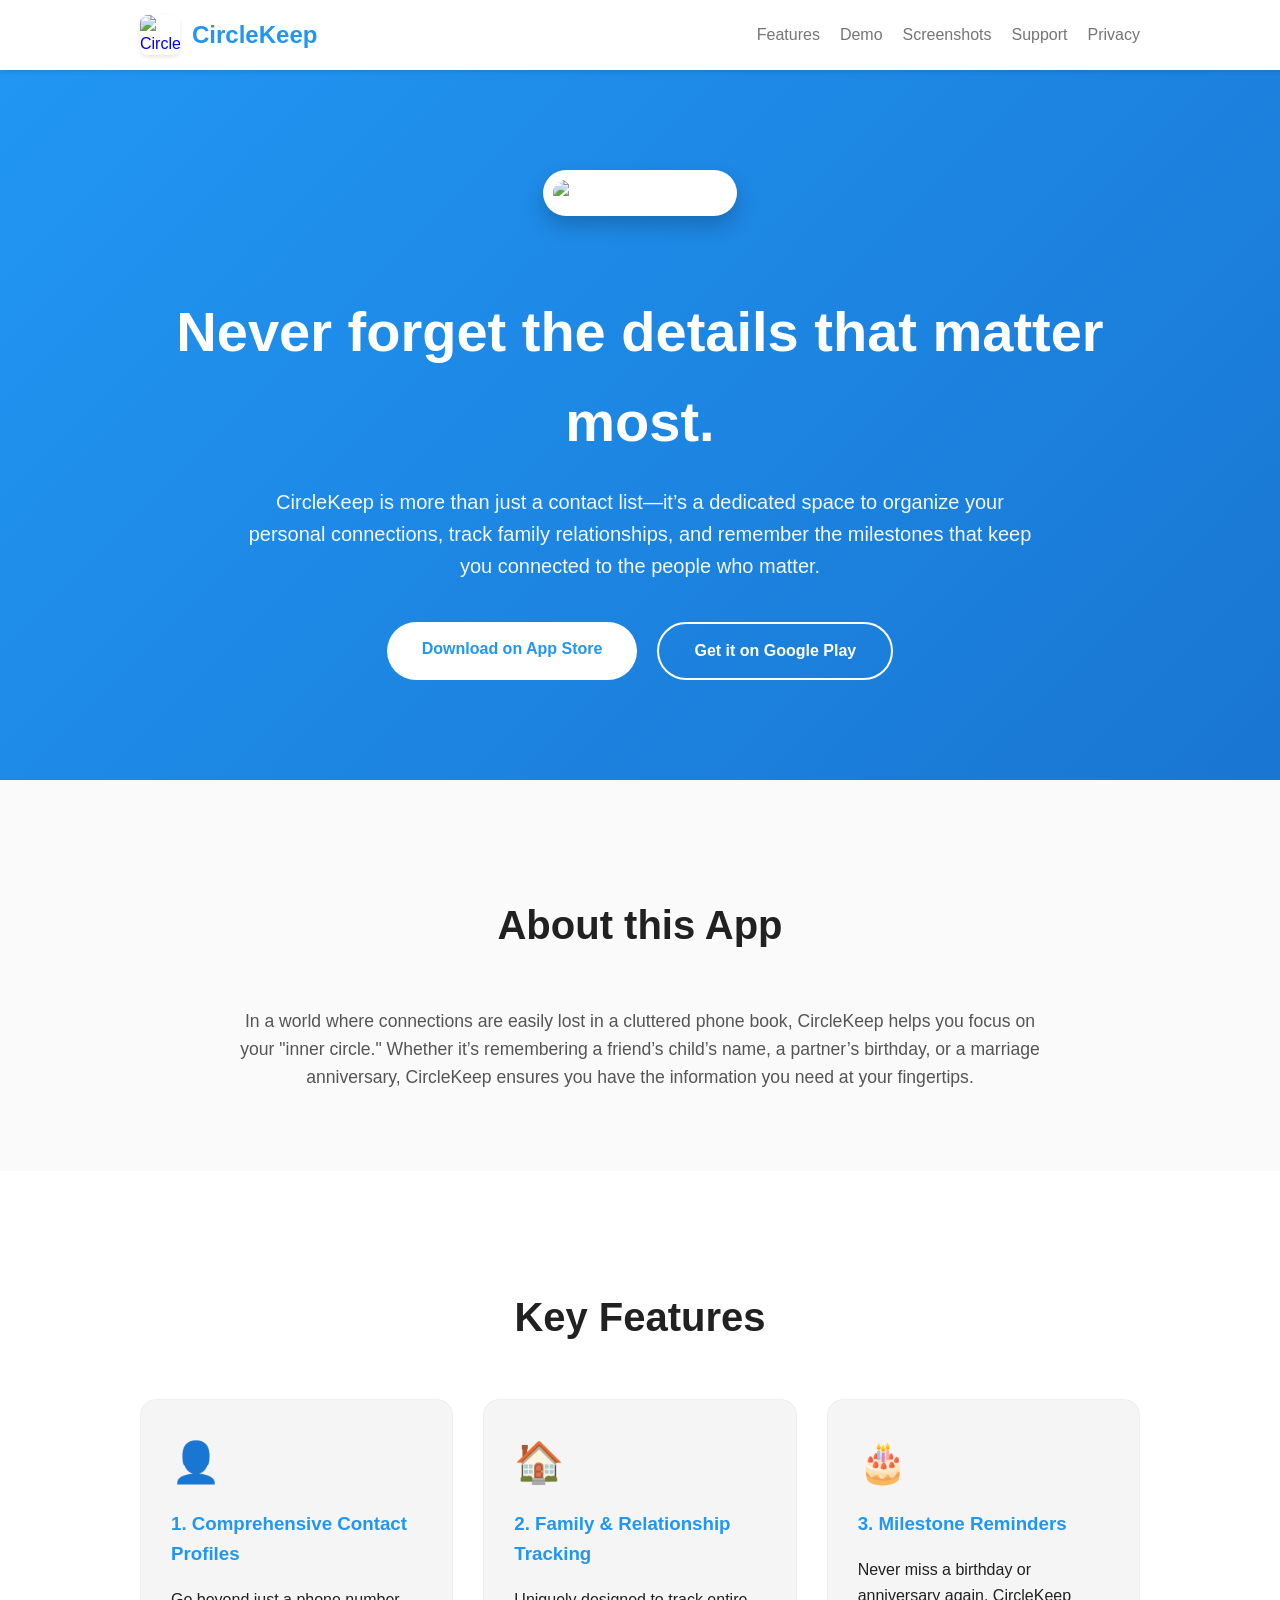
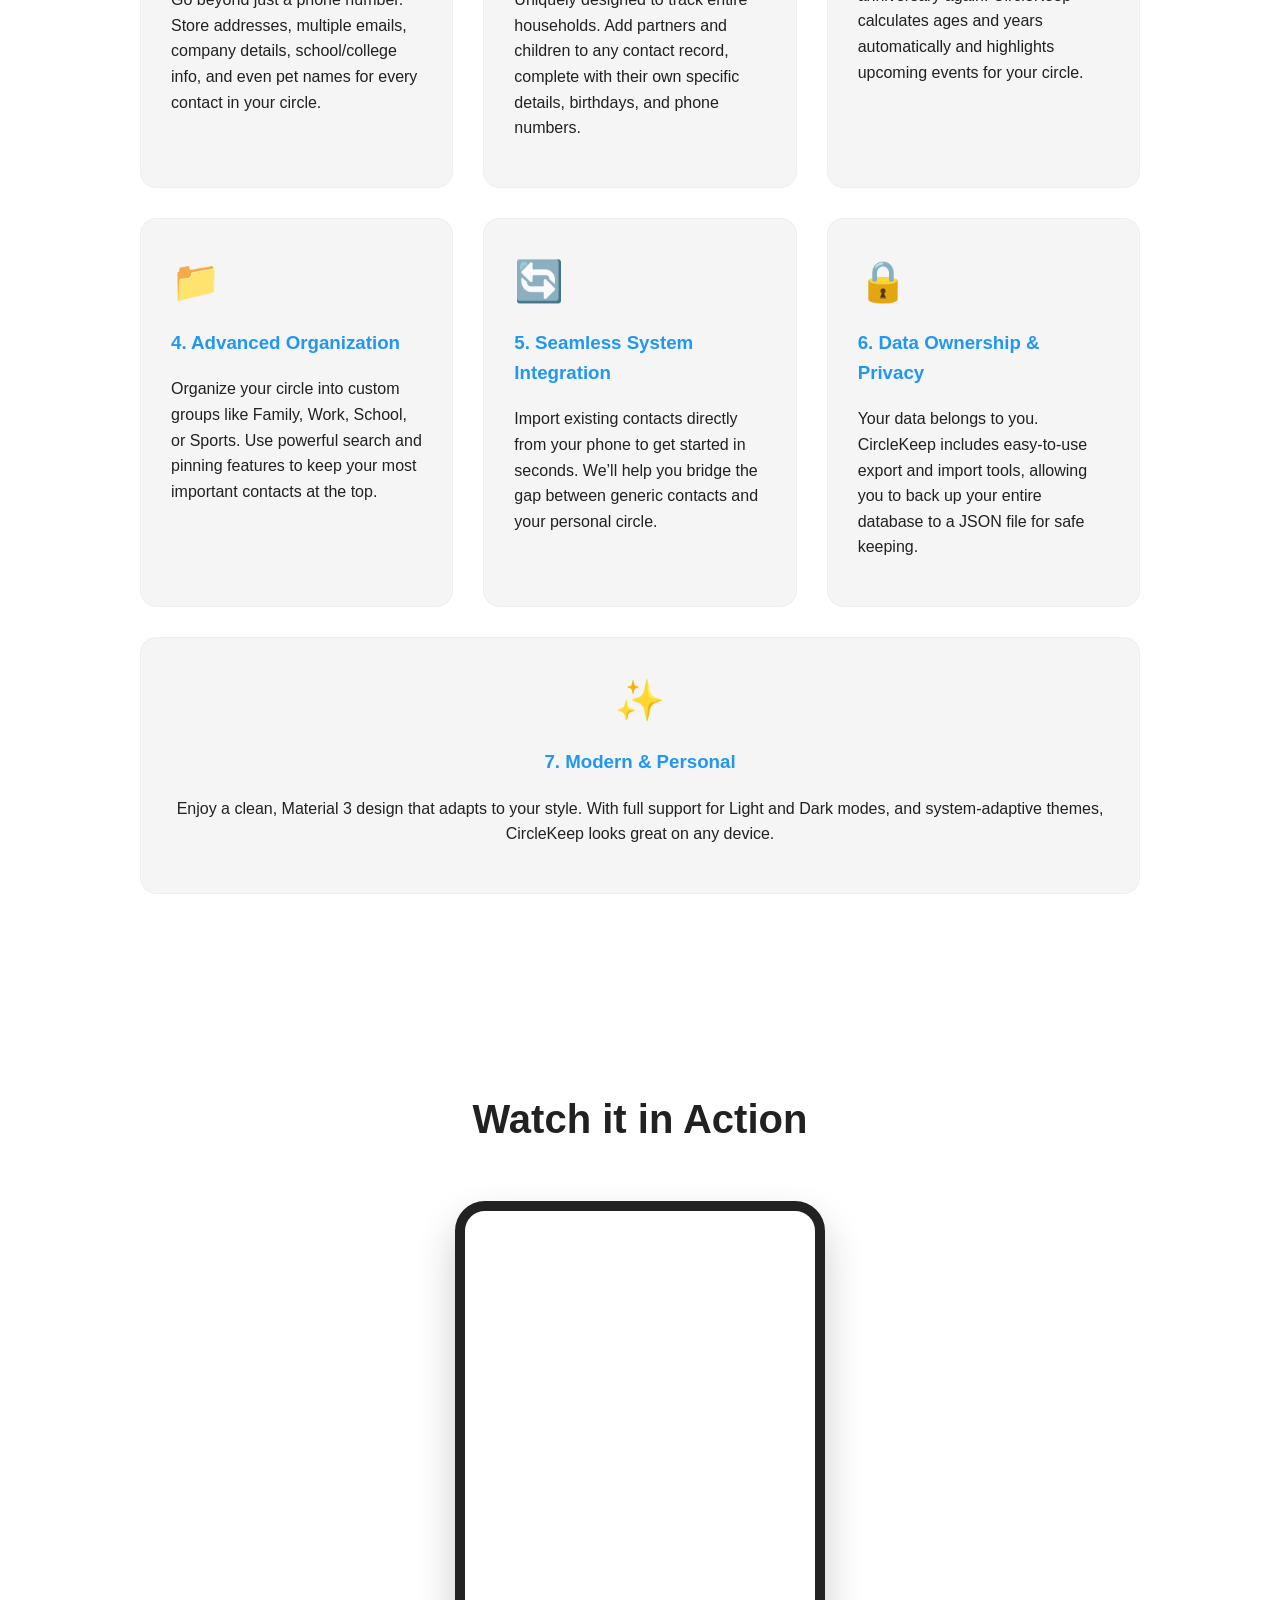
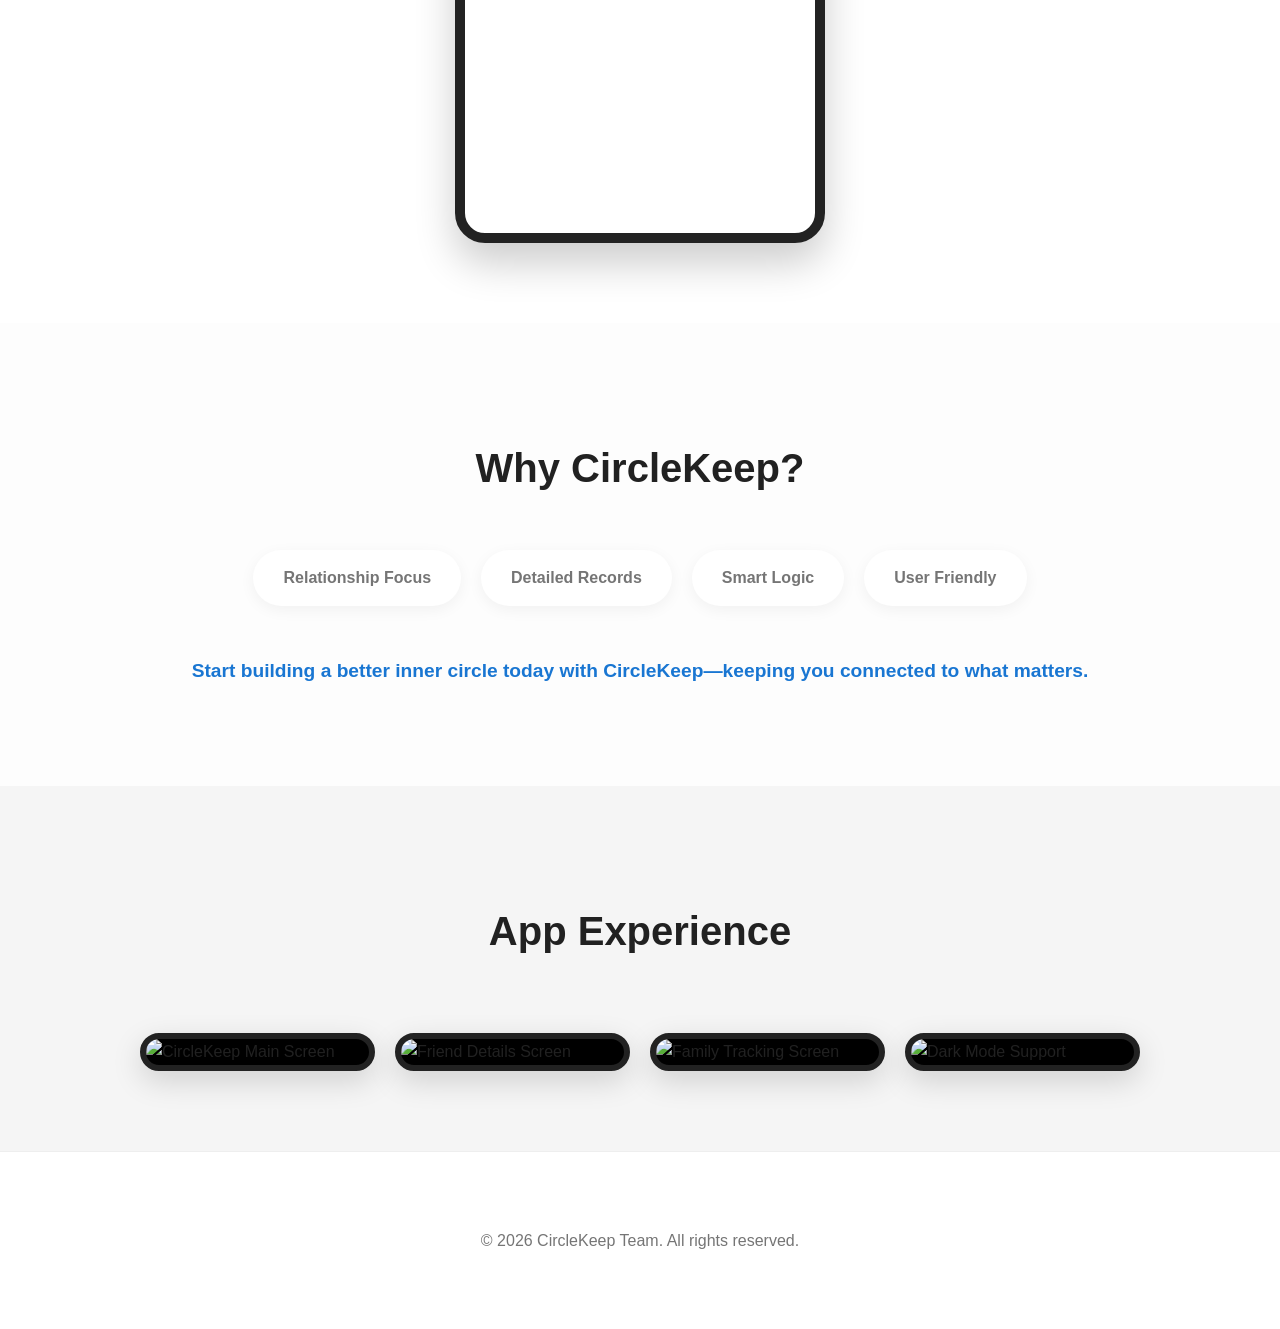
==== index.html @ 101e2443 "Add files via upload" ====
<!DOCTYPE html>
<html lang="en">
<head>
    <meta charset="UTF-8">
    <meta name="viewport" content="width=device-width, initial-scale=1.0">
    <title>CircleKeep - Your Personal Relationship Manager</title>
    <link rel="stylesheet" href="style.css">
</head>
<body>
    <header>
        <div class="container nav-container">
            <nav>
                <a href="index.html" class="logo-wrapper">
                    <img src="assets/icon.png" alt="CircleKeep Icon" class="logo-img">
                    <span class="logo-text">CircleKeep</span>
                </a>
                <ul>
                    <li><a href="#features">Features</a></li>
                    <li><a href="#demo">Demo</a></li>
                    <li><a href="#screenshots">Screenshots</a></li>
                    <li><a href="support.html">Support</a></li>
                    <li><a href="privacy.html">Privacy</a></li>
                </ul>
            </nav>
        </div>
    </header>

    <section class="hero">
        <div class="container">
            <img src="assets/icon.png" alt="CircleKeep Large Icon" class="hero-icon">
            <h1>Never forget the details that matter most.</h1>
            <p>CircleKeep is more than just a contact list—it’s a dedicated space to organize your personal connections, track family relationships, and remember the milestones that keep you connected to the people who matter.</p>
            <div class="cta-buttons">
                <a href="#" class="btn btn-primary">Download on App Store</a>
                <a href="#" class="btn btn-secondary">Get it on Google Play</a>
            </div>
        </div>
    </section>

    <section id="about" class="features" style="background-color: #fafafa;">
        <div class="container">
            <h2>About this App</h2>
            <p style="text-align: center; max-width: 800px; margin: 0 auto; font-size: 1.1rem; color: #555;">
                In a world where connections are easily lost in a cluttered phone book, CircleKeep helps you focus on your "inner circle." Whether it’s remembering a friend’s child’s name, a partner’s birthday, or a marriage anniversary, CircleKeep ensures you have the information you need at your fingertips.
            </p>
        </div>
    </section>

    <section id="features" class="features">
        <div class="container">
            <h2>Key Features</h2>
            <div class="feature-grid">
                <div class="feature-card">
                    <span class="feature-icon">👤</span>
                    <h3>1. Comprehensive Contact Profiles</h3>
                    <p>Go beyond just a phone number. Store addresses, multiple emails, company details, school/college info, and even pet names for every contact in your circle.</p>
                </div>
                <div class="feature-card">
                    <span class="feature-icon">🏠</span>
                    <h3>2. Family & Relationship Tracking</h3>
                    <p>Uniquely designed to track entire households. Add partners and children to any contact record, complete with their own specific details, birthdays, and phone numbers.</p>
                </div>
                <div class="feature-card">
                    <span class="feature-icon">🎂</span>
                    <h3>3. Milestone Reminders</h3>
                    <p>Never miss a birthday or anniversary again. CircleKeep calculates ages and years automatically and highlights upcoming events for your circle.</p>
                </div>
                <div class="feature-card">
                    <span class="feature-icon">📁</span>
                    <h3>4. Advanced Organization</h3>
                    <p>Organize your circle into custom groups like Family, Work, School, or Sports. Use powerful search and pinning features to keep your most important contacts at the top.</p>
                </div>
                <div class="feature-card">
                    <span class="feature-icon">🔄</span>
                    <h3>5. Seamless System Integration</h3>
                    <p>Import existing contacts directly from your phone to get started in seconds. We’ll help you bridge the gap between generic contacts and your personal circle.</p>
                </div>
                <div class="feature-card">
                    <span class="feature-icon">🔒</span>
                    <h3>6. Data Ownership & Privacy</h3>
                    <p>Your data belongs to you. CircleKeep includes easy-to-use export and import tools, allowing you to back up your entire database to a JSON file for safe keeping.</p>
                </div>
            </div>
            <div class="feature-card" style="margin-top: 30px; text-align: center;">
                <span class="feature-icon">✨</span>
                <h3>7. Modern & Personal</h3>
                <p>Enjoy a clean, Material 3 design that adapts to your style. With full support for Light and Dark modes, and system-adaptive themes, CircleKeep looks great on any device.</p>
            </div>
        </div>
    </section>

    <section id="demo" class="demo-section">
        <div class="container">
            <h2>Watch it in Action</h2>
            <div class="video-container">
                <iframe
                    src="https://www.youtube.com/embed/RHynPQCXrD8"
                    title="CircleKeep App Demo"
                    frameborder="0"
                    allow="accelerometer; autoplay; clipboard-write; encrypted-media; gyroscope; picture-in-picture; web-share"
                    allowfullscreen>
                </iframe>
            </div>
        </div>
    </section>

    <section class="why-section">
        <div class="container">
            <h2>Why CircleKeep?</h2>
            <div class="why-grid">
                <div class="why-item">Relationship Focus</div>
                <div class="why-item">Detailed Records</div>
                <div class="why-item">Smart Logic</div>
                <div class="why-item">User Friendly</div>
            </div>
            <p style="text-align: center; margin-top: 50px; font-weight: bold; font-size: 1.2rem; color: var(--primary-dark);">Start building a better inner circle today with CircleKeep—keeping you connected to what matters.</p>
        </div>
    </section>

    <section id="screenshots" class="screenshots">
        <div class="container">
            <h2>App Experience</h2>
            <div class="screenshot-grid">
                <div class="screenshot-item">
                    <img src="assets/screenshot1.png" alt="CircleKeep Main Screen">
                </div>
                <div class="screenshot-item">
                    <img src="assets/screenshot2.png" alt="Friend Details Screen">
                </div>
                <div class="screenshot-item">
                    <img src="assets/screenshot3.png" alt="Family Tracking Screen">
                </div>
                <div class="screenshot-item">
                    <img src="assets/screenshot4.png" alt="Dark Mode Support">
                </div>
            </div>
        </div>
    </section>

    <footer>
        <div class="container">
            <p>&copy; 2026 CircleKeep Team. All rights reserved.</p>
        </div>
    </footer>
</body>
</html>
---- style.css ----
:root {
    --primary-color: #2196F3;
    --primary-dark: #1976D2;
    --accent-color: #FFC107;
    --text-main: #212121;
    --text-secondary: #757575;
    --bg-light: #F5F5F5;
    --white: #FFFFFF;
    --error: #f44336;
}

body {
    font-family: -apple-system, BlinkMacSystemFont, "Segoe UI", Roboto, Helvetica, Arial, sans-serif;
    line-height: 1.6;
    color: var(--text-main);
    background-color: var(--bg-light);
    margin: 0;
    padding: 0;
    scroll-behavior: smooth;
}

.container {
    max-width: 1000px;
    margin: 0 auto;
    padding: 0 20px;
}

/* Header */
header {
    background: var(--white);
    padding: 15px 0;
    box-shadow: 0 2px 4px rgba(0,0,0,0.1);
    position: sticky;
    top: 0;
    z-index: 1000;
}

nav {
    display: flex;
    justify-content: space-between;
    align-items: center;
}

.logo-wrapper {
    display: flex;
    align-items: center;
    text-decoration: none;
    gap: 12px;
}

.logo-img {
    width: 40px;
    height: 40px;
    border-radius: 8px;
    box-shadow: 0 2px 4px rgba(0,0,0,0.1);
}

.logo-text {
    font-size: 1.5rem;
    font-weight: bold;
    color: var(--primary-color);
}

nav ul {
    list-style: none;
    display: flex;
    gap: 20px;
    margin: 0;
    padding: 0;
}

nav ul li a {
    text-decoration: none;
    color: var(--text-secondary);
    font-weight: 500;
    transition: color 0.2s;
}

nav ul li a:hover {
    color: var(--primary-color);
}

/* Hero Section */
.hero {
    padding: 100px 0;
    text-align: center;
    background: linear-gradient(135deg, var(--primary-color) 0%, var(--primary-dark) 100%);
    color: var(--white);
}

.hero-icon {
    width: 120px;
    height: 120px;
    border-radius: 24px;
    background: white;
    padding: 10px;
    margin-bottom: 25px;
    box-shadow: 0 10px 20px rgba(0,0,0,0.2);
}

.hero h1 {
    font-size: 3.5rem;
    margin-bottom: 20px;
    font-weight: 800;
}

.hero p {
    font-size: 1.25rem;
    max-width: 800px;
    margin: 0 auto 40px;
    opacity: 0.95;
}

.cta-buttons {
    display: flex;
    justify-content: center;
    gap: 20px;
    flex-wrap: wrap;
}

.btn {
    padding: 14px 35px;
    border-radius: 50px;
    text-decoration: none;
    font-weight: bold;
    transition: all 0.3s;
    font-size: 1rem;
}

.btn-primary {
    background: var(--white);
    color: var(--primary-color);
}

.btn-secondary {
    background: transparent;
    border: 2px solid var(--white);
    color: var(--white);
}

.btn:hover {
    transform: translateY(-3px);
    box-shadow: 0 10px 20px rgba(0,0,0,0.2);
}

/* Section Common */
section {
    padding: 80px 0;
}

h2 {
    text-align: center;
    font-size: 2.5rem;
    margin-bottom: 50px;
    color: var(--text-main);
}

/* Features List */
.features {
    background: var(--white);
}

.feature-grid {
    display: grid;
    grid-template-columns: repeat(auto-fit, minmax(300px, 1fr));
    gap: 30px;
}

.feature-card {
    padding: 30px;
    border-radius: 16px;
    background: var(--bg-light);
    border: 1px solid #eee;
    transition: transform 0.3s;
}

.feature-card:hover {
    transform: translateY(-5px);
}

.feature-icon {
    font-size: 2.5rem;
    margin-bottom: 15px;
    display: block;
}

.feature-card h3 {
    margin-top: 0;
    color: var(--primary-color);
}

/* Demo Section */
.demo-section {
    background: var(--white);
    text-align: center;
}

.video-container {
    max-width: 350px; /* Shorts are narrow */
    margin: 0 auto;
    border-radius: 30px;
    overflow: hidden;
    box-shadow: 0 20px 40px rgba(0,0,0,0.2);
    border: 10px solid #222;
    aspect-ratio: 9 / 16;
}

.video-container iframe {
    width: 100%;
    height: 100%;
}

/* Why Section */
.why-section {
    background: #fdfdfd;
}

.why-grid {
    display: flex;
    flex-wrap: wrap;
    gap: 20px;
    justify-content: center;
}

.why-item {
    background: var(--white);
    padding: 15px 30px;
    border-radius: 50px;
    box-shadow: 0 4px 15px rgba(0,0,0,0.05);
    font-weight: 600;
    color: var(--text-secondary);
}

/* Screenshots Gallery */
.screenshots {
    background: var(--bg-light);
}

.screenshot-grid {
    display: grid;
    grid-template-columns: repeat(auto-fit, minmax(200px, 1fr));
    gap: 20px;
    padding-top: 20px;
}

.screenshot-item {
    border-radius: 24px;
    overflow: hidden;
    box-shadow: 0 10px 30px rgba(0,0,0,0.15);
    border: 6px solid #222;
    background: #000;
}

.screenshot-item img {
    width: 100%;
    display: block;
    transition: transform 0.5s;
}

.screenshot-item:hover img {
    transform: scale(1.05);
}

/* Footer */
footer {
    background: var(--white);
    padding: 60px 0;
    text-align: center;
    border-top: 1px solid #eee;
}

footer p {
    color: var(--text-secondary);
}

@media (max-width: 600px) {
    .hero h1 { font-size: 2.25rem; }
    .hero { padding: 60px 0; }
    h2 { font-size: 2rem; }
    nav { flex-direction: column; gap: 15px; }
    .video-container { max-width: 100%; }
}
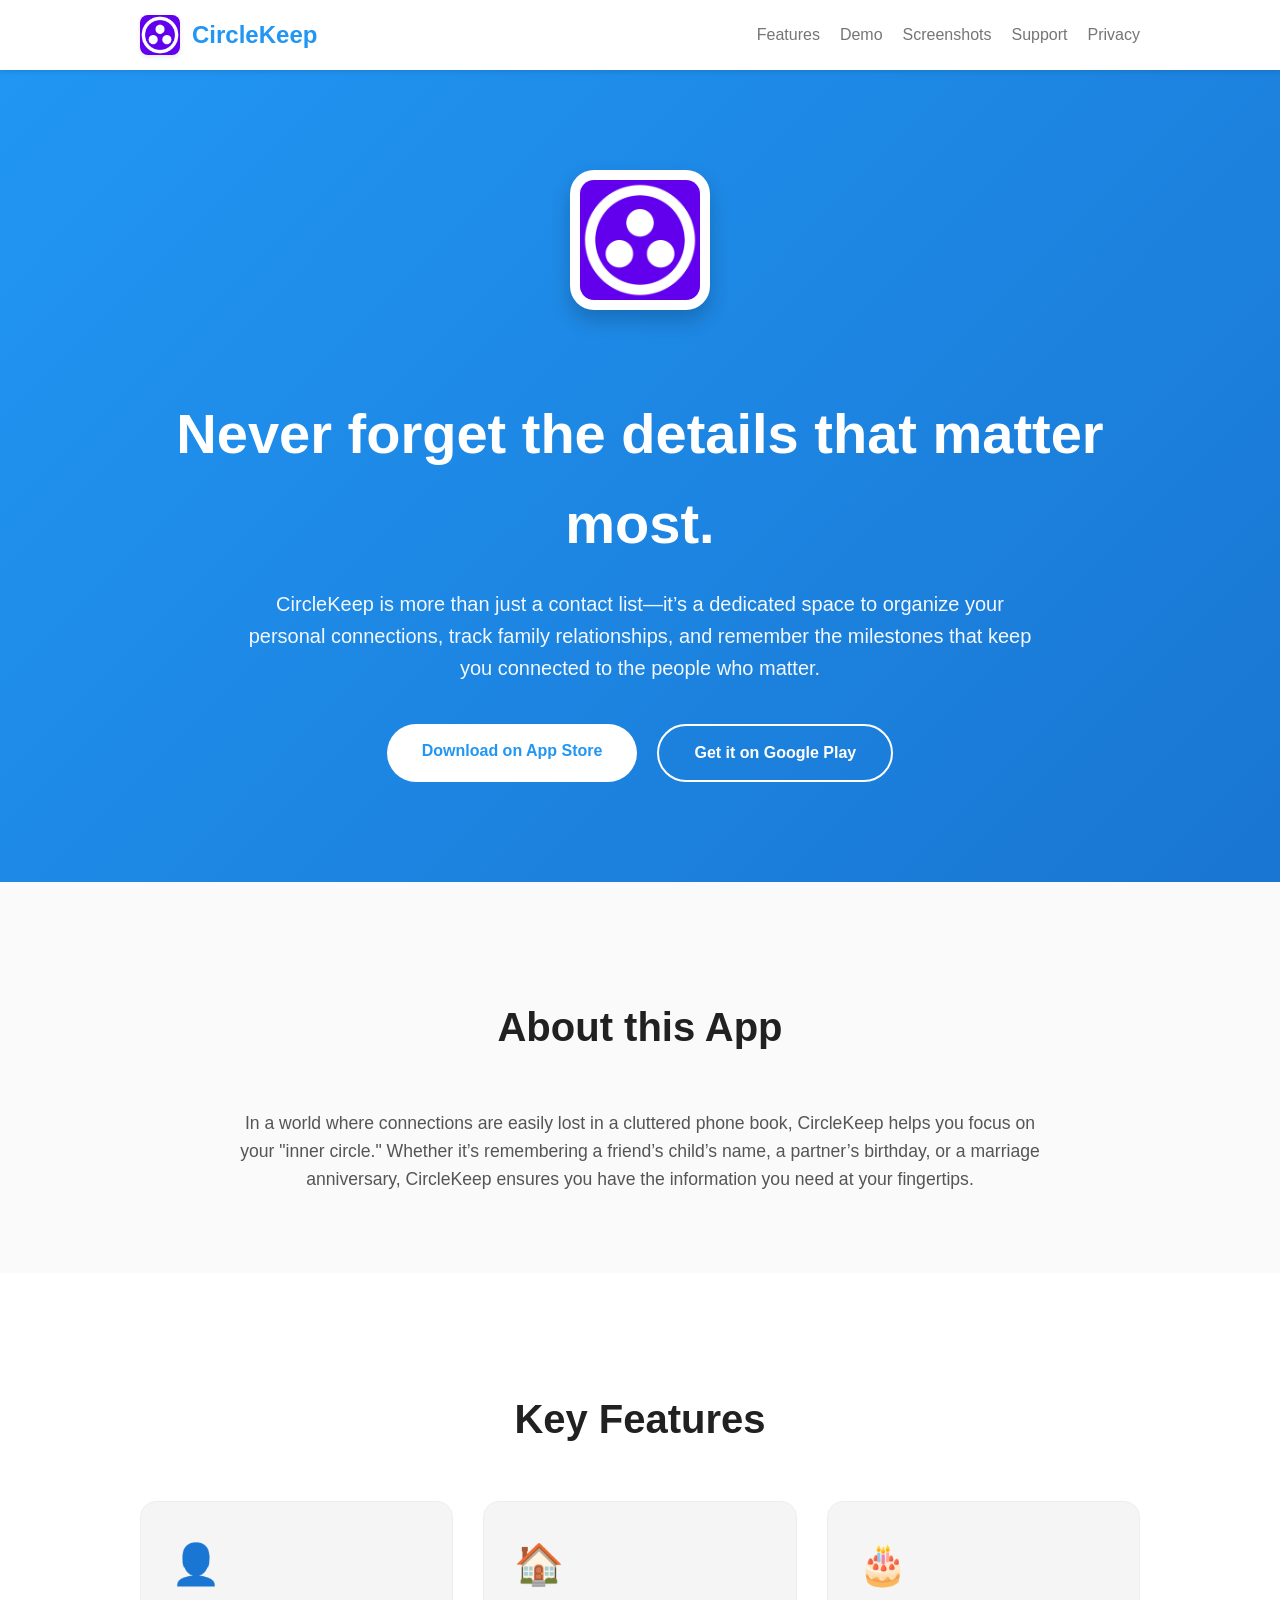
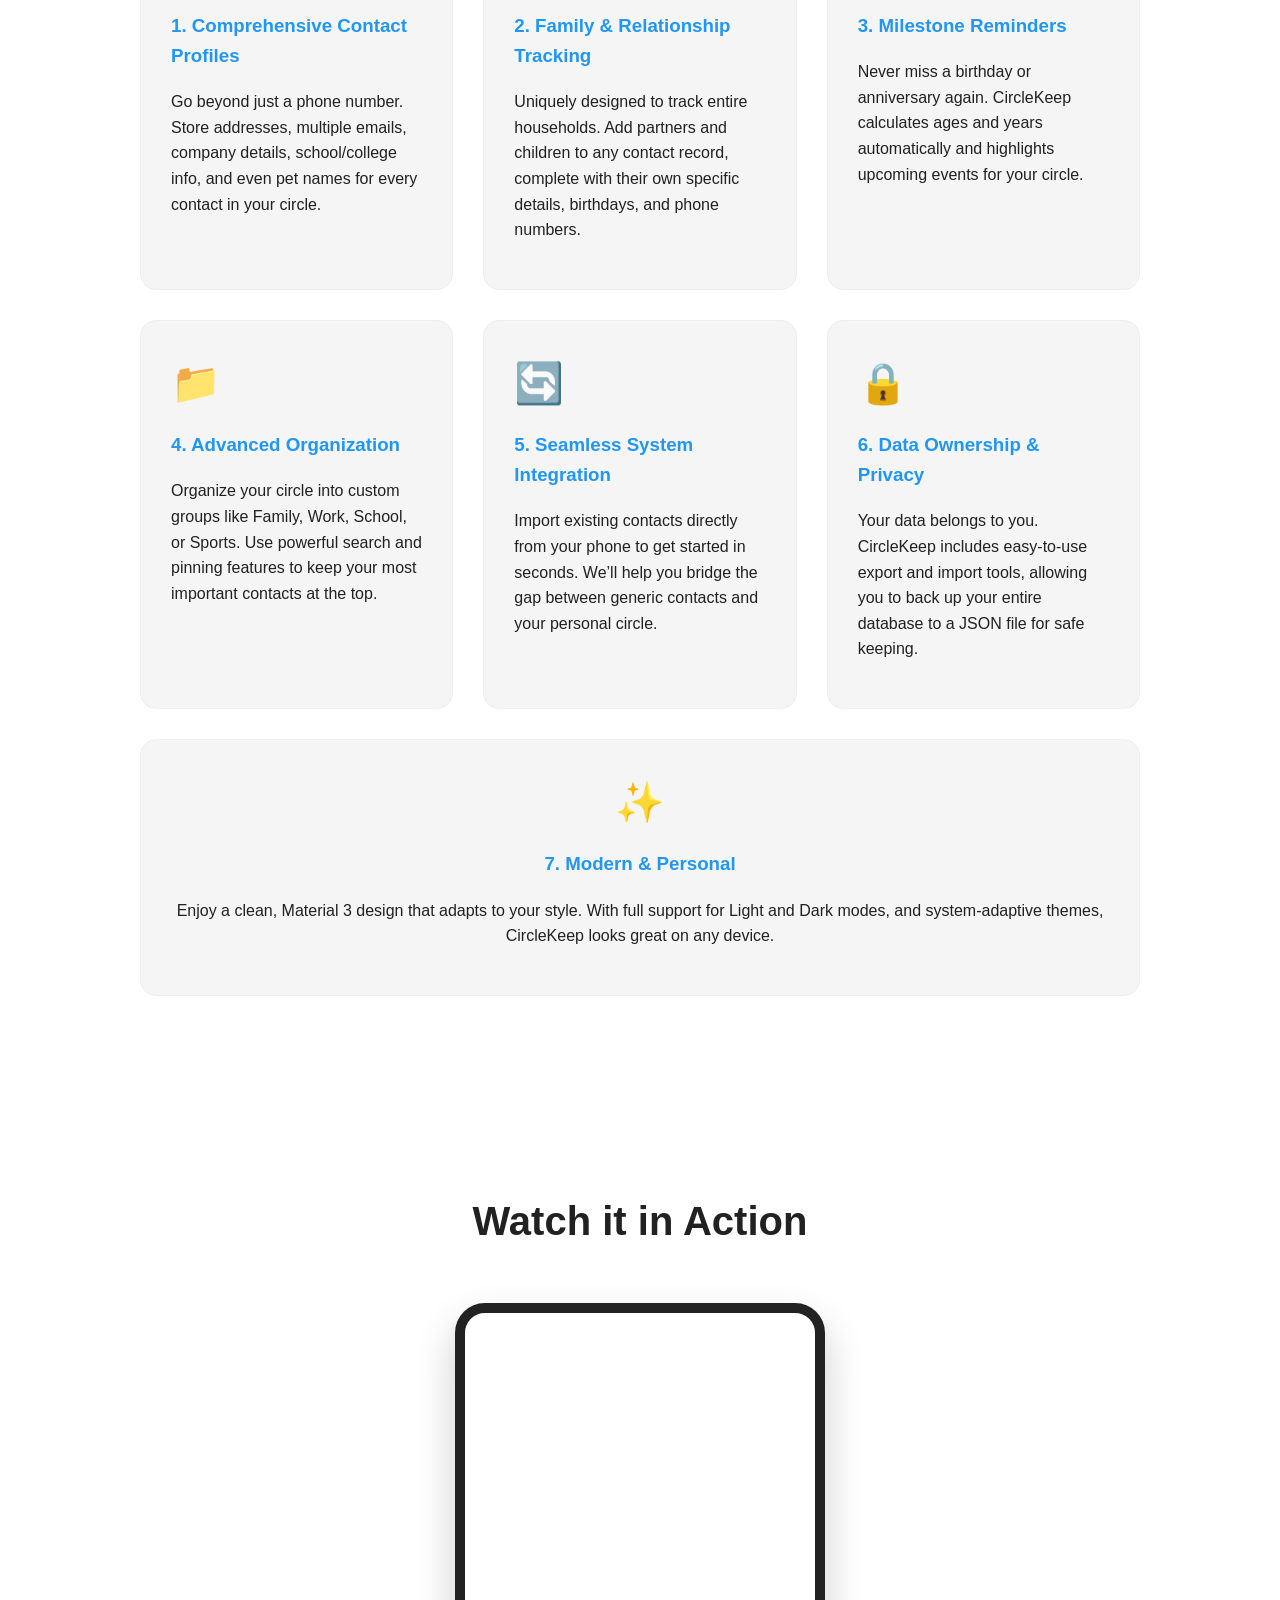
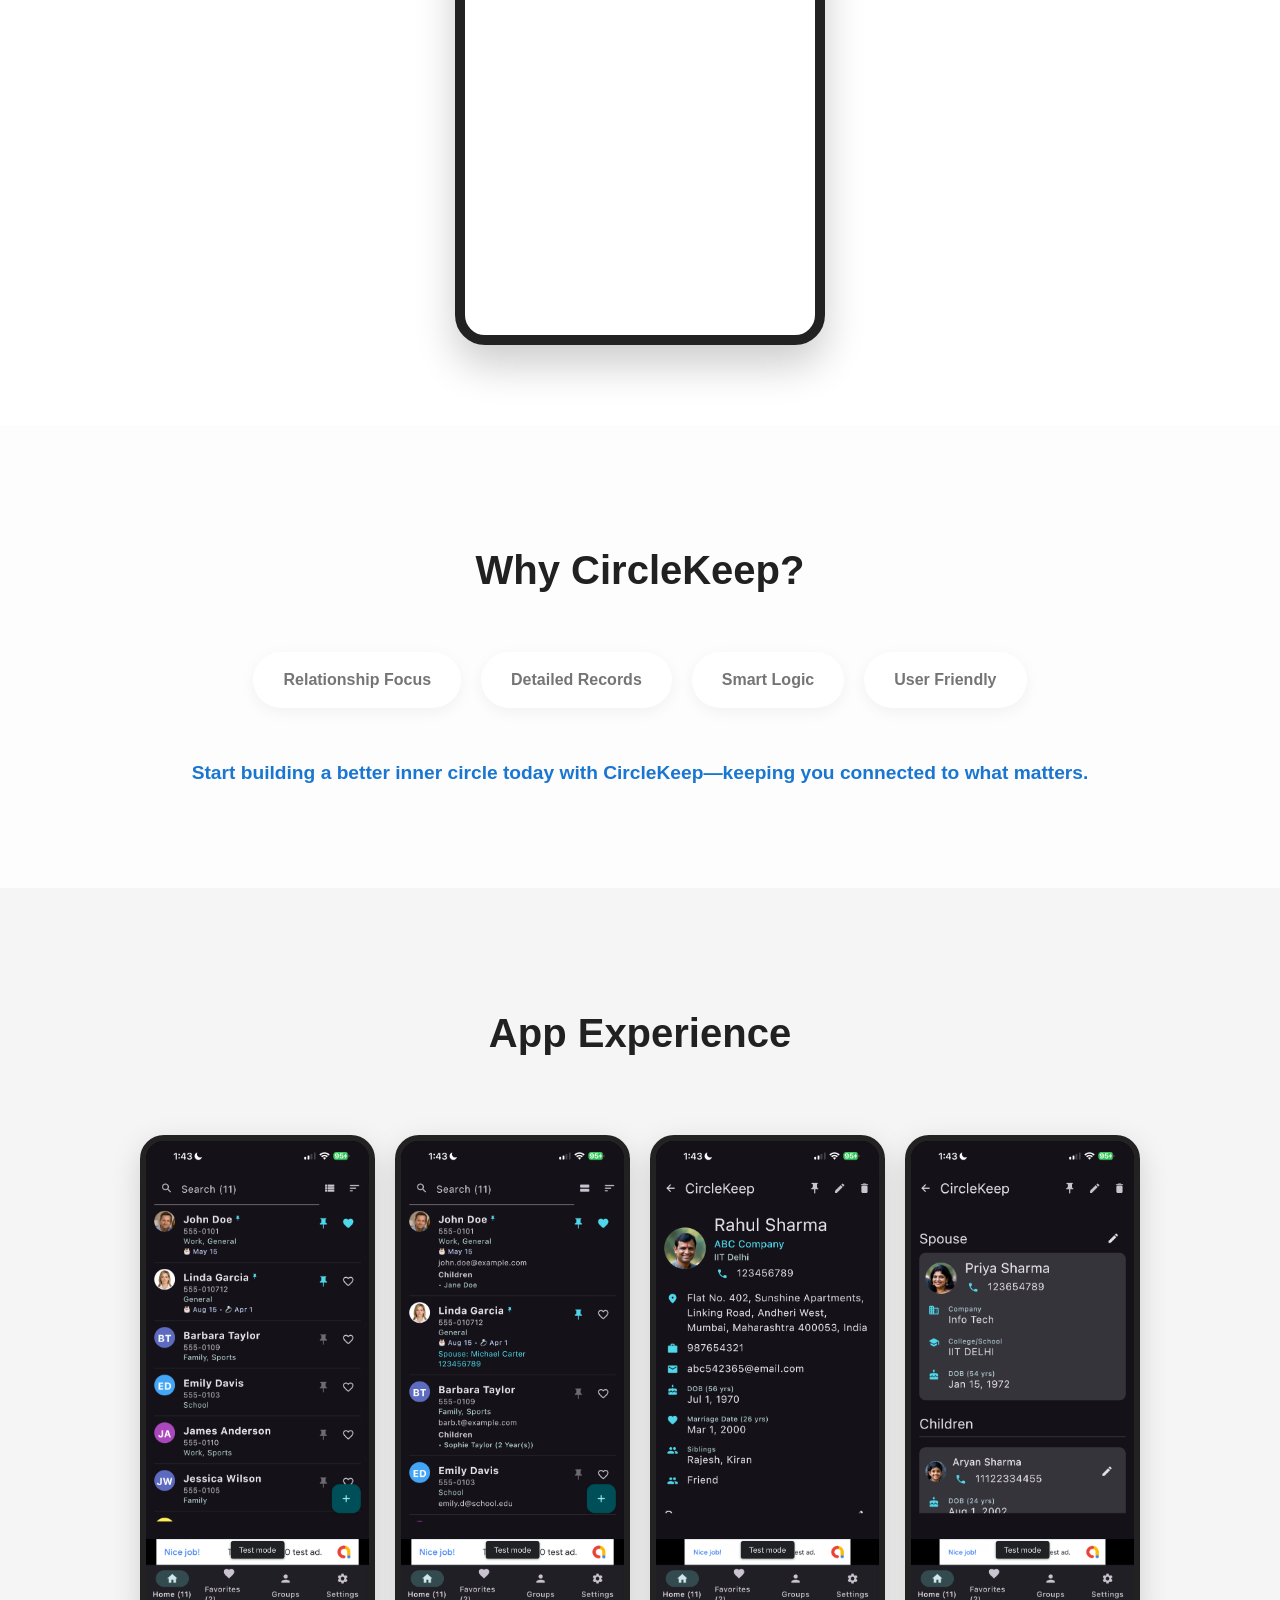
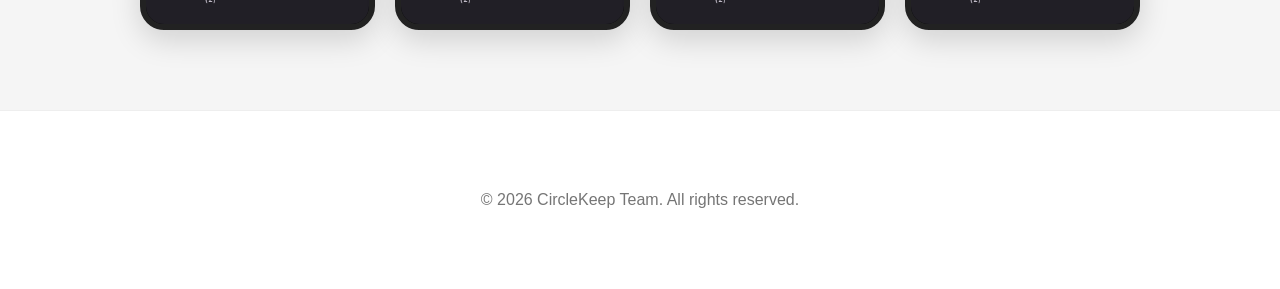
==== commit c8c69499: "Add files via upload" ====
--- a/index.html
+++ b/index.html
@@ -32,7 +32,7 @@
             <p>CircleKeep is more than just a contact list—it’s a dedicated space to organize your personal connections, track family relationships, and remember the milestones that keep you connected to the people who matter.</p>
             <div class="cta-buttons">
                 <a href="#" class="btn btn-primary">Download on App Store</a>
-                <a href="#" class="btn btn-secondary">Get it on Google Play</a>
+                <a href="https://play.google.com/store/apps/details?id=com.circlekeep&pli=1" class="btn btn-secondary">Get it on Google Play</a>
             </div>
         </div>
     </section>
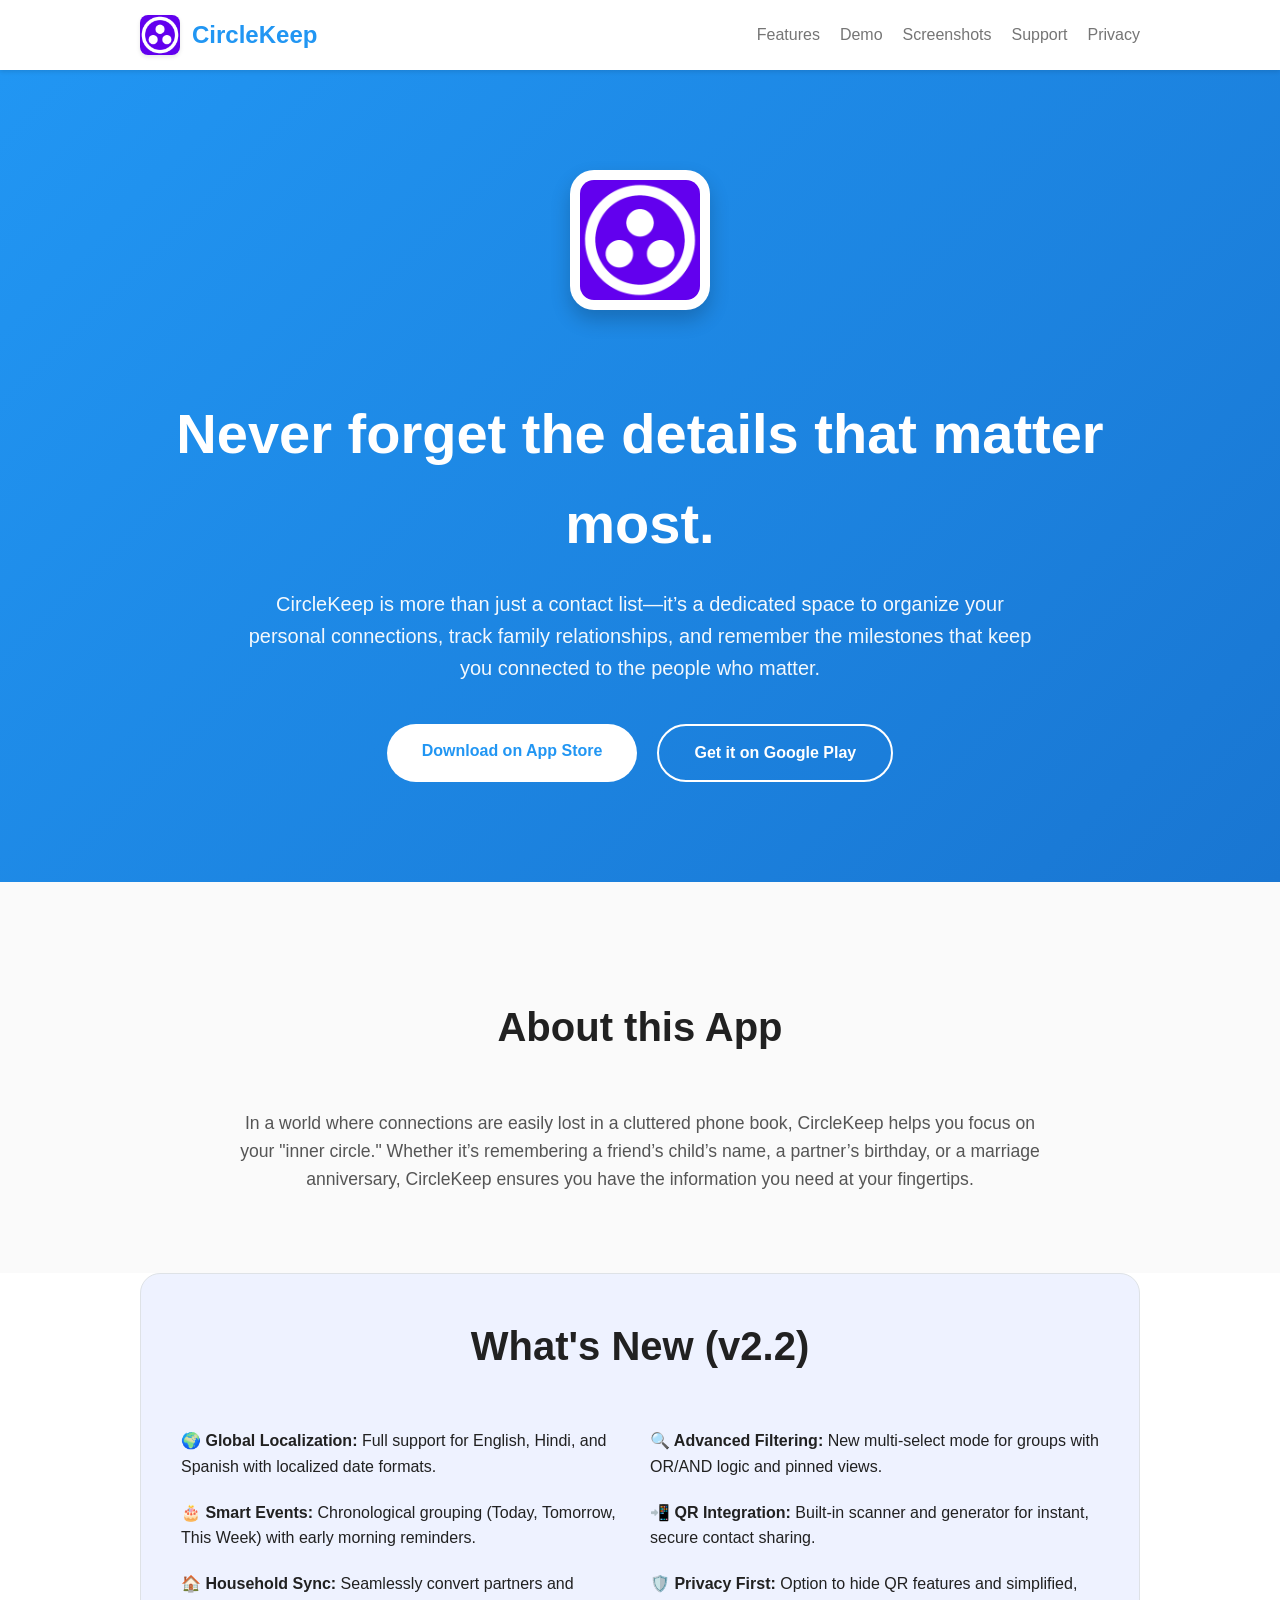
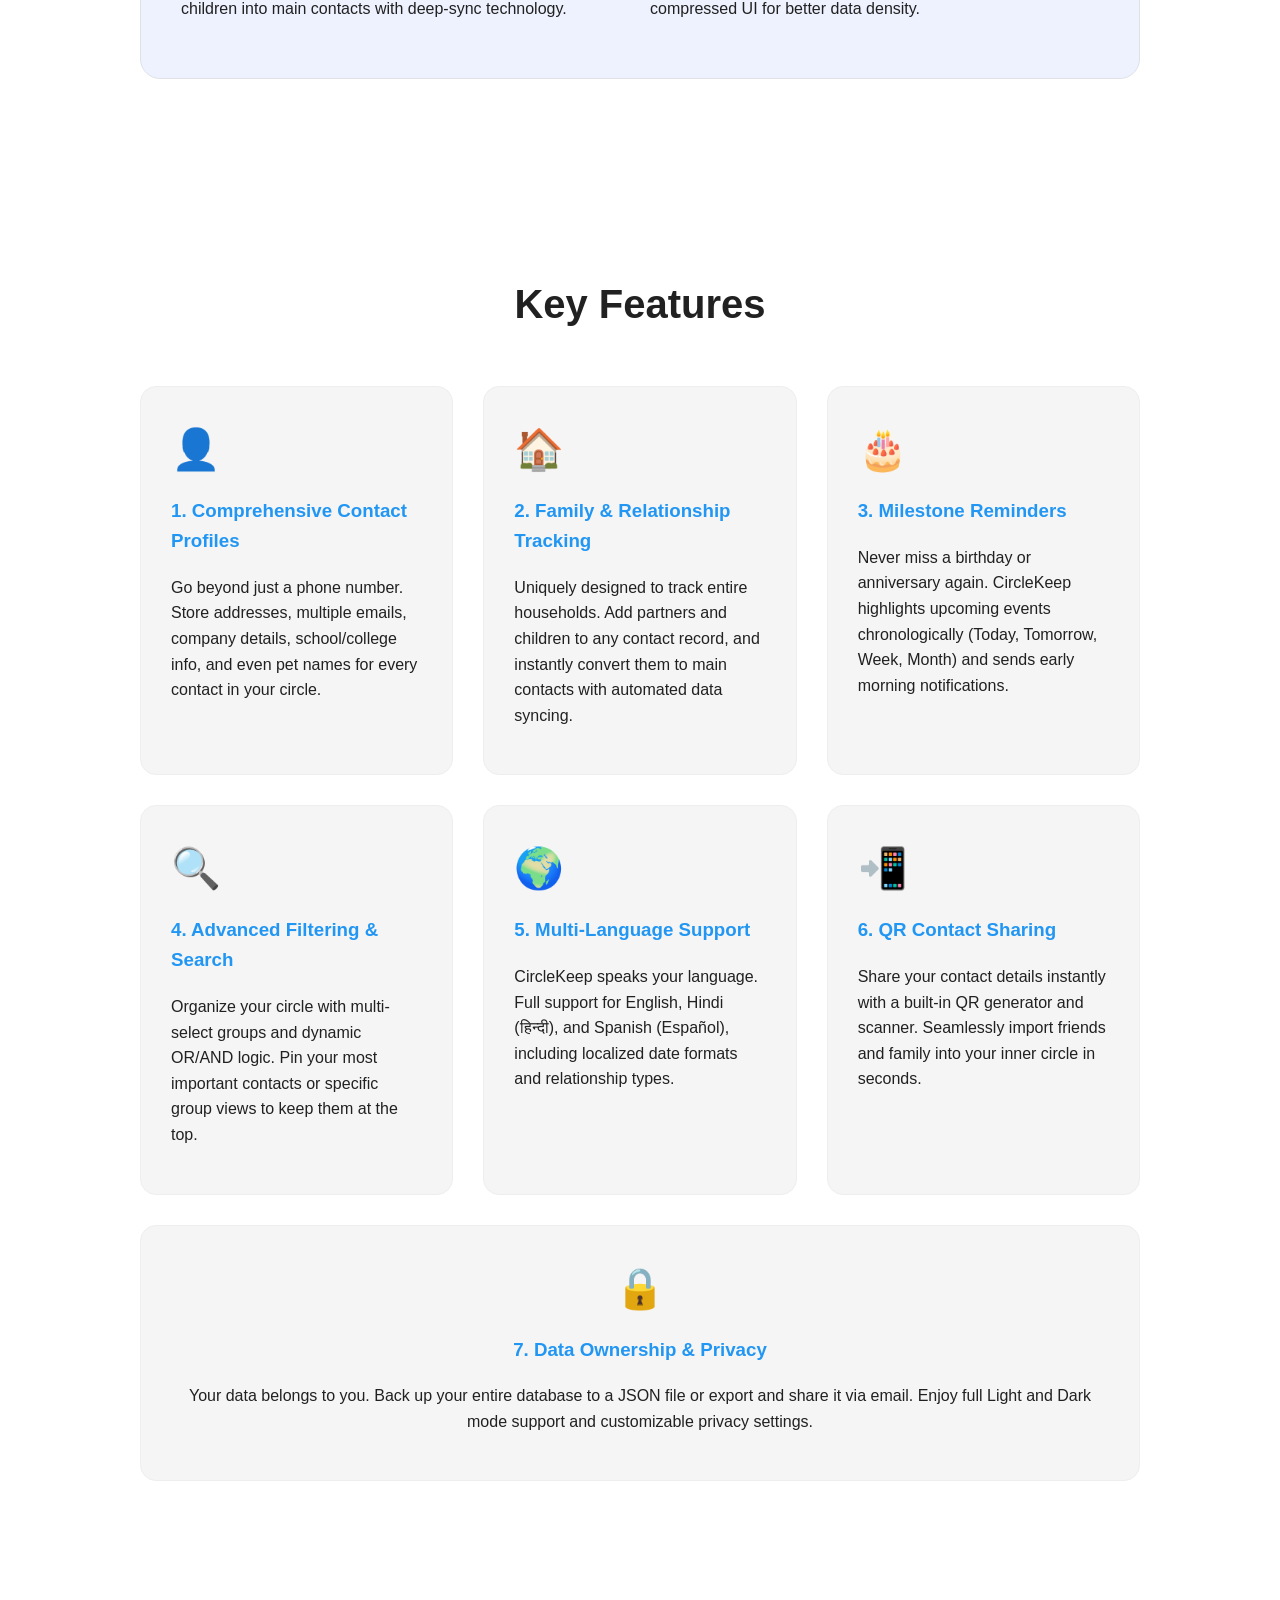
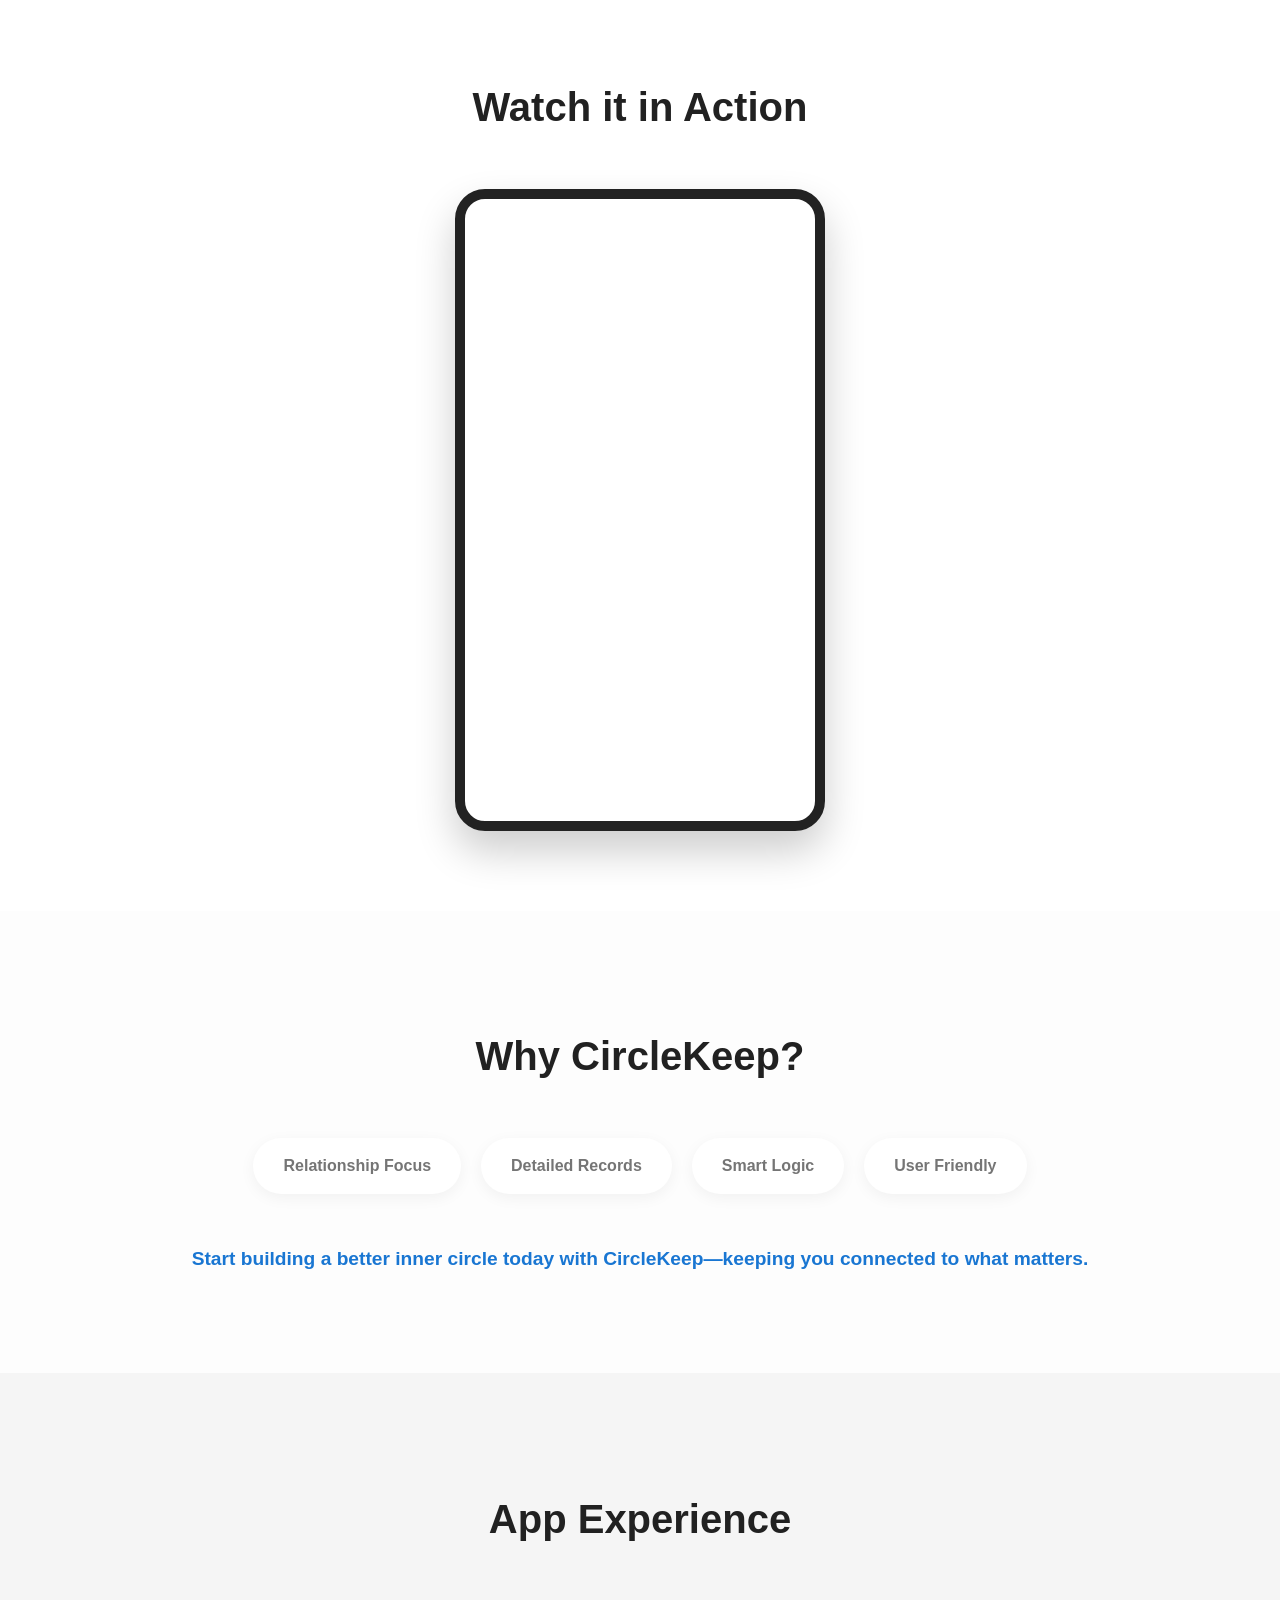
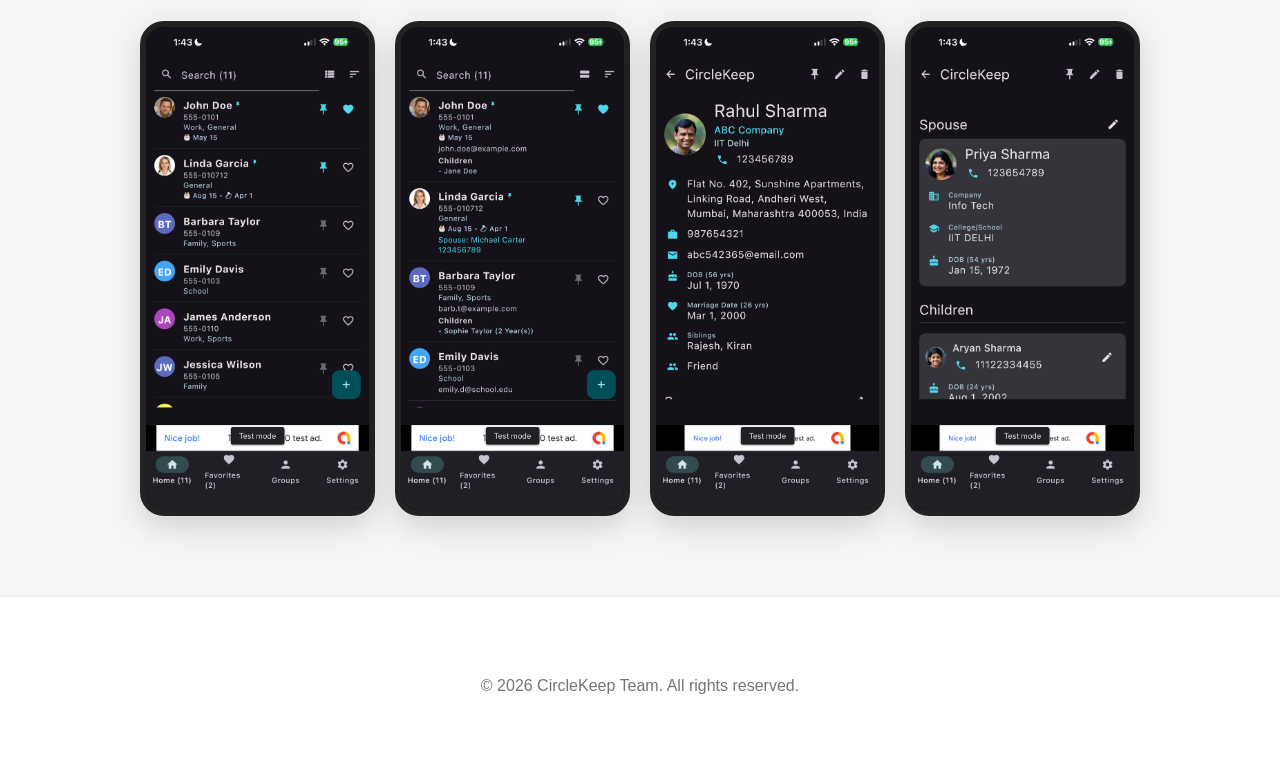
==== commit 8ac3a88a: "Updated CircleKeep website (index.html) with version 2.2 features, including Multi-language support," ====
--- a/index.html
+++ b/index.html
@@ -31,7 +31,7 @@
             <h1>Never forget the details that matter most.</h1>
             <p>CircleKeep is more than just a contact list—it’s a dedicated space to organize your personal connections, track family relationships, and remember the milestones that keep you connected to the people who matter.</p>
             <div class="cta-buttons">
-                <a href="#" class="btn btn-primary">Download on App Store</a>
+                <a href="https://apps.apple.com/us/app/circlekeep/id6797271467" class="btn btn-primary">Download on App Store</a>
                 <a href="https://play.google.com/store/apps/details?id=com.circlekeep&pli=1" class="btn btn-secondary">Get it on Google Play</a>
             </div>
         </div>
@@ -43,6 +43,22 @@
             <p style="text-align: center; max-width: 800px; margin: 0 auto; font-size: 1.1rem; color: #555;">
                 In a world where connections are easily lost in a cluttered phone book, CircleKeep helps you focus on your "inner circle." Whether it’s remembering a friend’s child’s name, a partner’s birthday, or a marriage anniversary, CircleKeep ensures you have the information you need at your fingertips.
             </p>
+        </div>
+    </section>
+
+    <section class="features" style="background-color: #fff; padding-top: 0;">
+        <div class="container">
+            <div style="background: #eef2ff; padding: 40px; border-radius: 20px; border: 1px solid #dee2e6;">
+                <h2 style="margin-top: 0;">What's New (v2.2)</h2>
+                <ul style="list-style: none; padding: 0; display: grid; grid-template-columns: repeat(auto-fit, minmax(300px, 1fr)); gap: 20px;">
+                    <li><strong>🌍 Global Localization:</strong> Full support for English, Hindi, and Spanish with localized date formats.</li>
+                    <li><strong>🔍 Advanced Filtering:</strong> New multi-select mode for groups with OR/AND logic and pinned views.</li>
+                    <li><strong>🎂 Smart Events:</strong> Chronological grouping (Today, Tomorrow, This Week) with early morning reminders.</li>
+                    <li><strong>📲 QR Integration:</strong> Built-in scanner and generator for instant, secure contact sharing.</li>
+                    <li><strong>🏠 Household Sync:</strong> Seamlessly convert partners and children into main contacts with deep-sync technology.</li>
+                    <li><strong>🛡️ Privacy First:</strong> Option to hide QR features and simplified, compressed UI for better data density.</li>
+                </ul>
+            </div>
         </div>
     </section>
 
@@ -58,33 +74,33 @@
                 <div class="feature-card">
                     <span class="feature-icon">🏠</span>
                     <h3>2. Family & Relationship Tracking</h3>
-                    <p>Uniquely designed to track entire households. Add partners and children to any contact record, complete with their own specific details, birthdays, and phone numbers.</p>
+                    <p>Uniquely designed to track entire households. Add partners and children to any contact record, and instantly convert them to main contacts with automated data syncing.</p>
                 </div>
                 <div class="feature-card">
                     <span class="feature-icon">🎂</span>
                     <h3>3. Milestone Reminders</h3>
-                    <p>Never miss a birthday or anniversary again. CircleKeep calculates ages and years automatically and highlights upcoming events for your circle.</p>
+                    <p>Never miss a birthday or anniversary again. CircleKeep highlights upcoming events chronologically (Today, Tomorrow, Week, Month) and sends early morning notifications.</p>
                 </div>
                 <div class="feature-card">
-                    <span class="feature-icon">📁</span>
-                    <h3>4. Advanced Organization</h3>
-                    <p>Organize your circle into custom groups like Family, Work, School, or Sports. Use powerful search and pinning features to keep your most important contacts at the top.</p>
+                    <span class="feature-icon">🔍</span>
+                    <h3>4. Advanced Filtering & Search</h3>
+                    <p>Organize your circle with multi-select groups and dynamic OR/AND logic. Pin your most important contacts or specific group views to keep them at the top.</p>
                 </div>
                 <div class="feature-card">
-                    <span class="feature-icon">🔄</span>
-                    <h3>5. Seamless System Integration</h3>
-                    <p>Import existing contacts directly from your phone to get started in seconds. We’ll help you bridge the gap between generic contacts and your personal circle.</p>
+                    <span class="feature-icon">🌍</span>
+                    <h3>5. Multi-Language Support</h3>
+                    <p>CircleKeep speaks your language. Full support for English, Hindi (हिन्दी), and Spanish (Español), including localized date formats and relationship types.</p>
                 </div>
                 <div class="feature-card">
-                    <span class="feature-icon">🔒</span>
-                    <h3>6. Data Ownership & Privacy</h3>
-                    <p>Your data belongs to you. CircleKeep includes easy-to-use export and import tools, allowing you to back up your entire database to a JSON file for safe keeping.</p>
+                    <span class="feature-icon">📲</span>
+                    <h3>6. QR Contact Sharing</h3>
+                    <p>Share your contact details instantly with a built-in QR generator and scanner. Seamlessly import friends and family into your inner circle in seconds.</p>
                 </div>
             </div>
             <div class="feature-card" style="margin-top: 30px; text-align: center;">
-                <span class="feature-icon">✨</span>
-                <h3>7. Modern & Personal</h3>
-                <p>Enjoy a clean, Material 3 design that adapts to your style. With full support for Light and Dark modes, and system-adaptive themes, CircleKeep looks great on any device.</p>
+                <span class="feature-icon">🔒</span>
+                <h3>7. Data Ownership & Privacy</h3>
+                <p>Your data belongs to you. Back up your entire database to a JSON file or export and share it via email. Enjoy full Light and Dark mode support and customizable privacy settings.</p>
             </div>
         </div>
     </section>
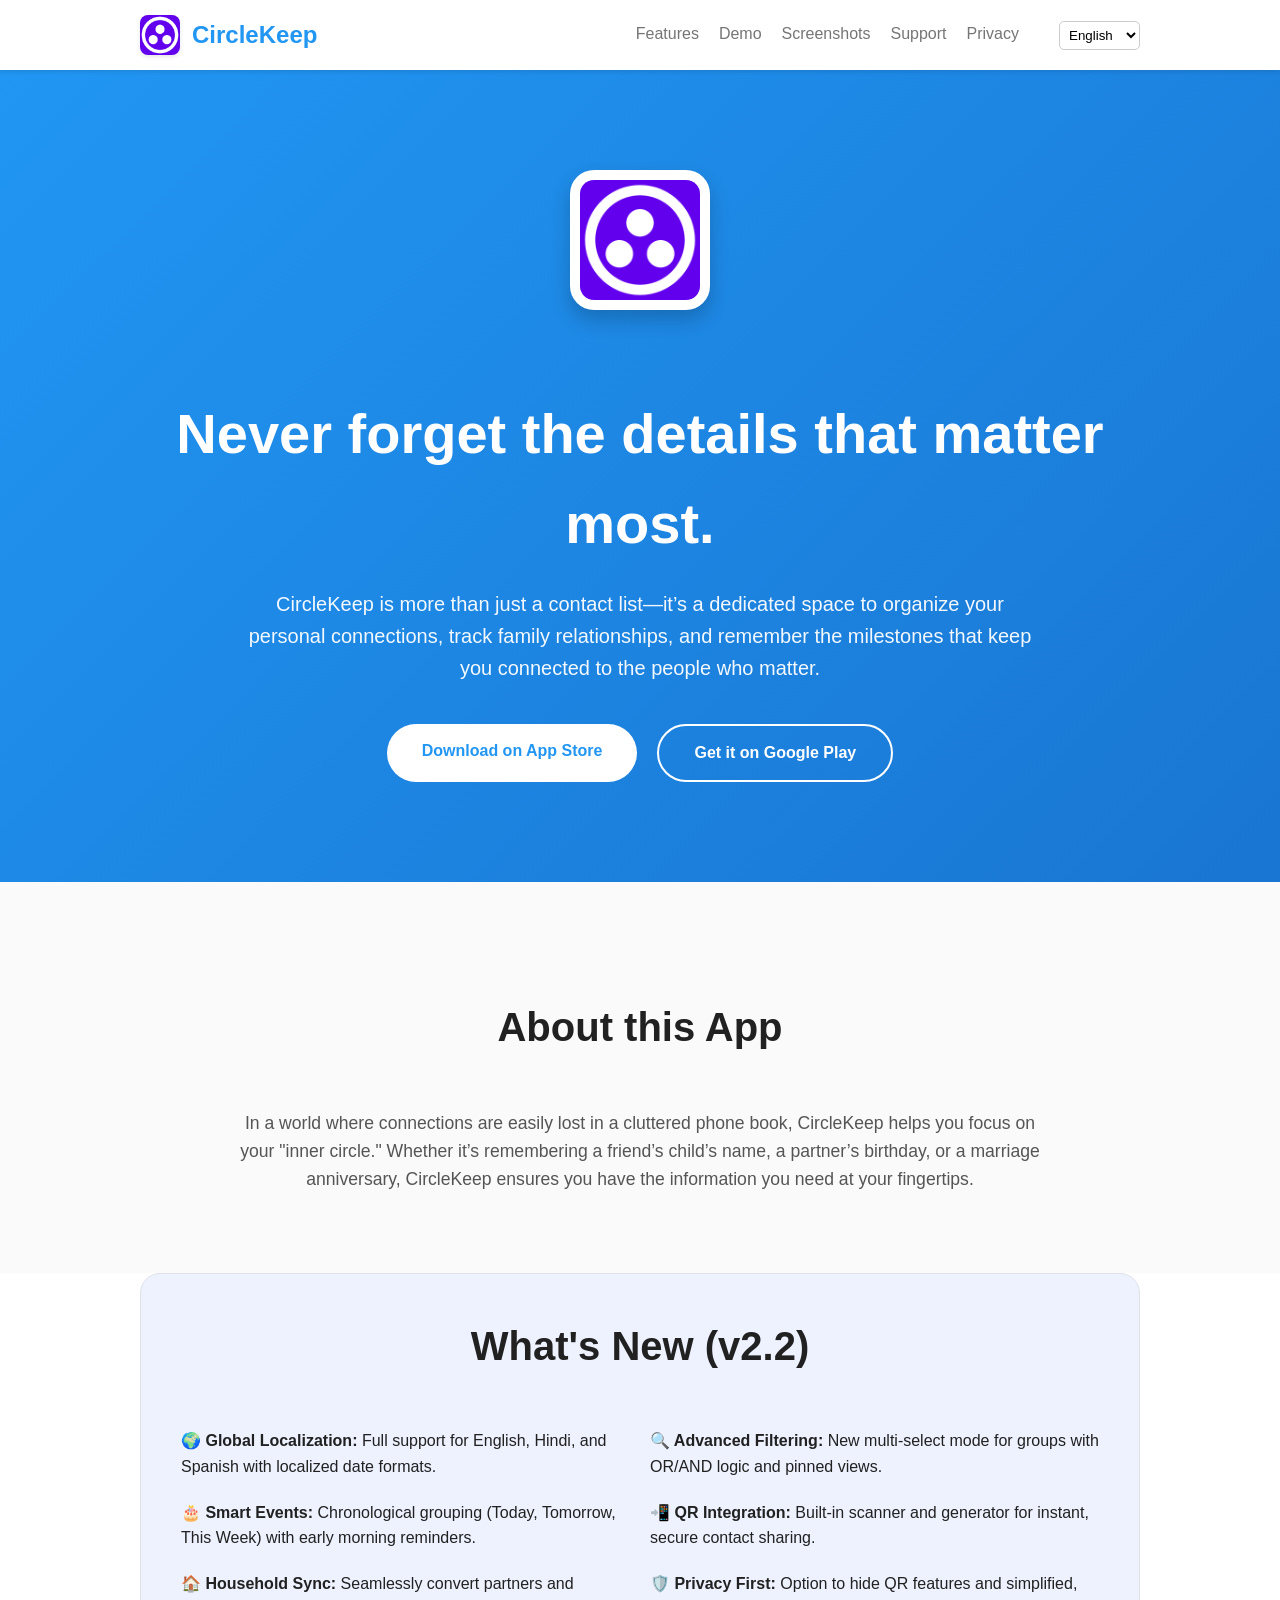
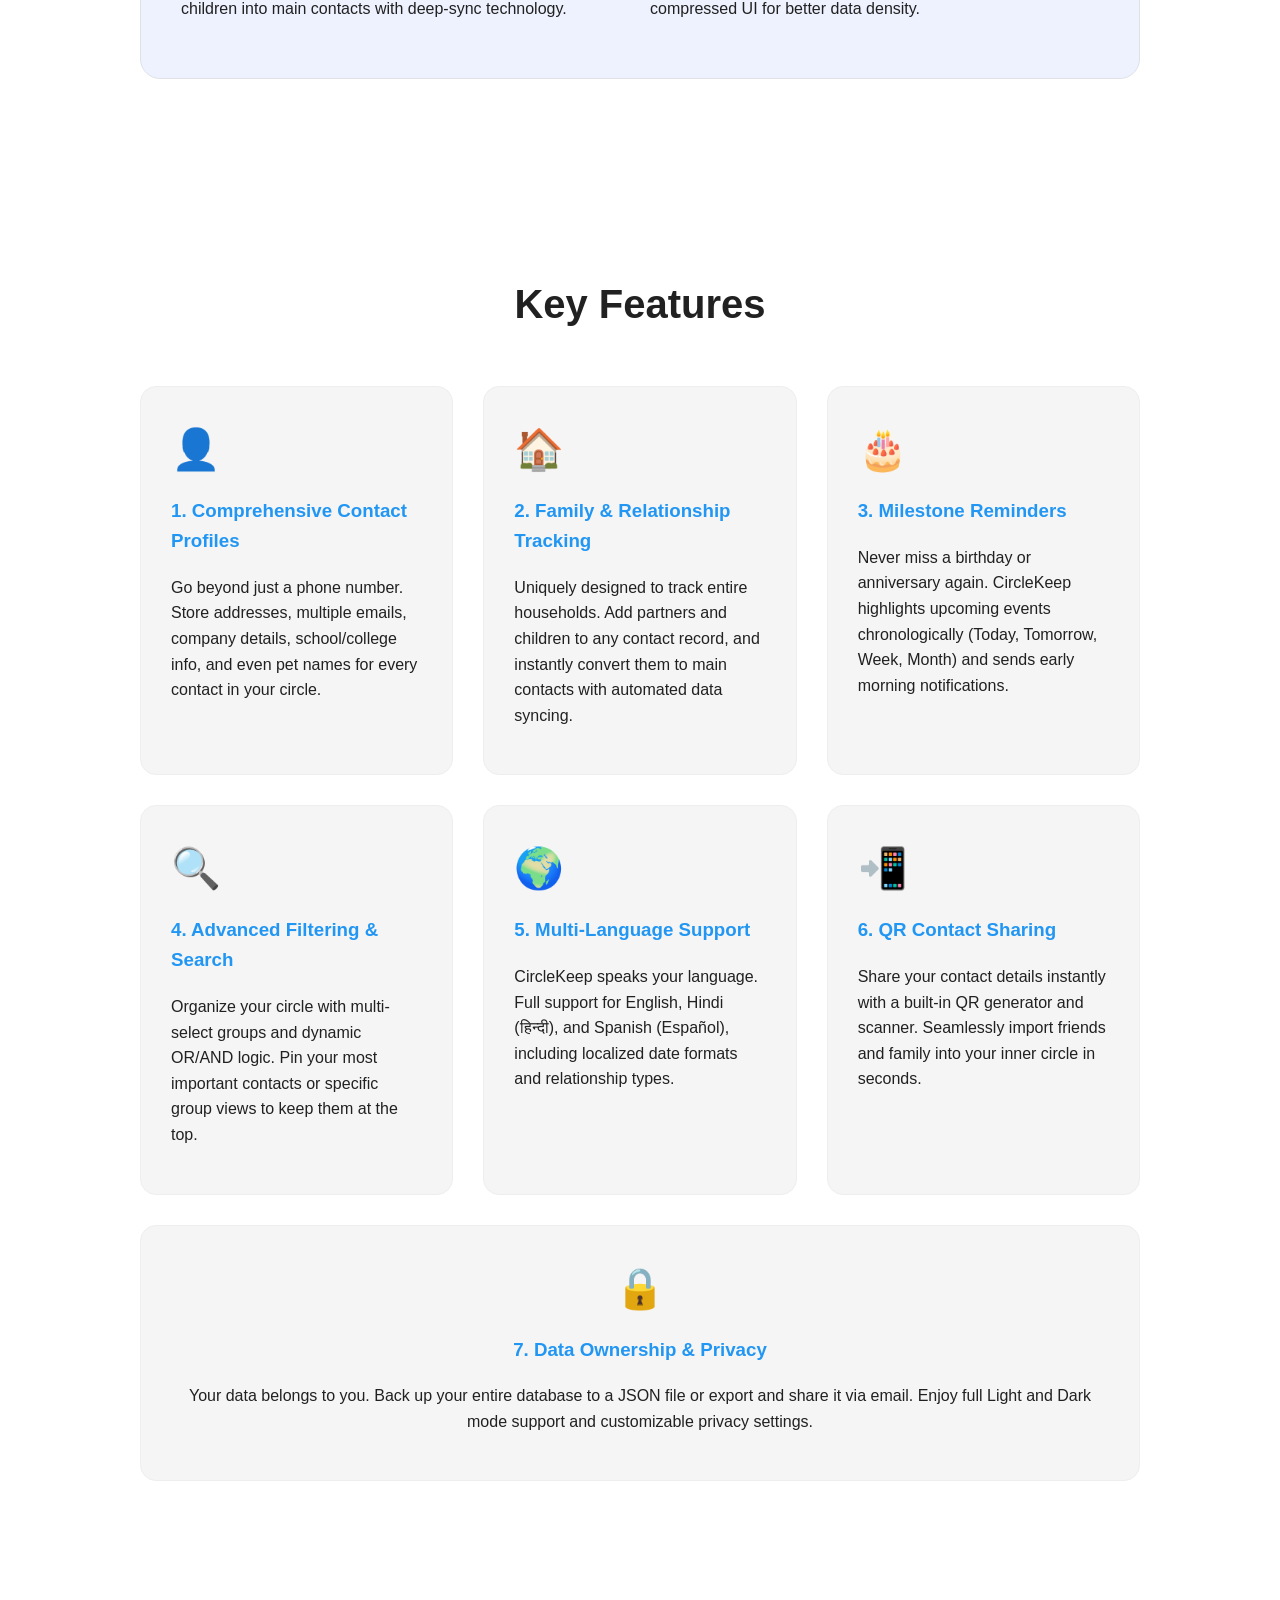
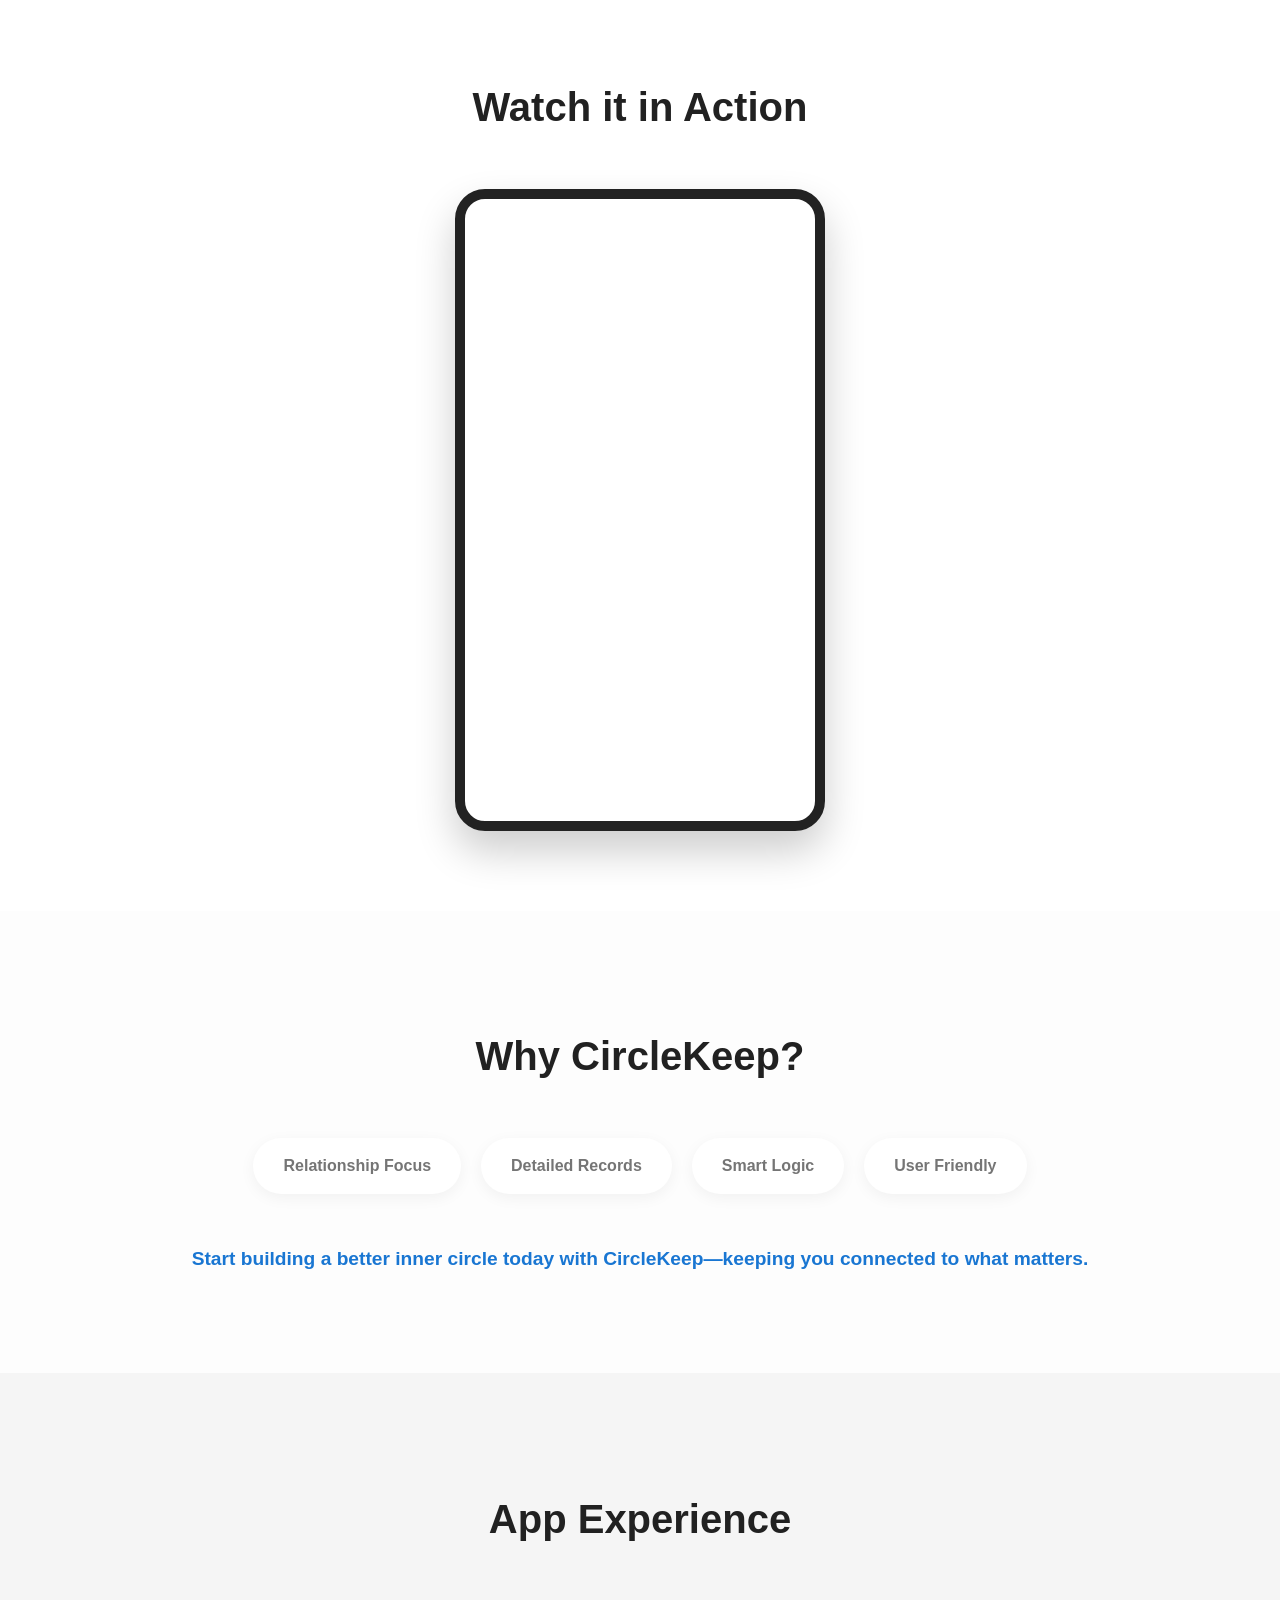
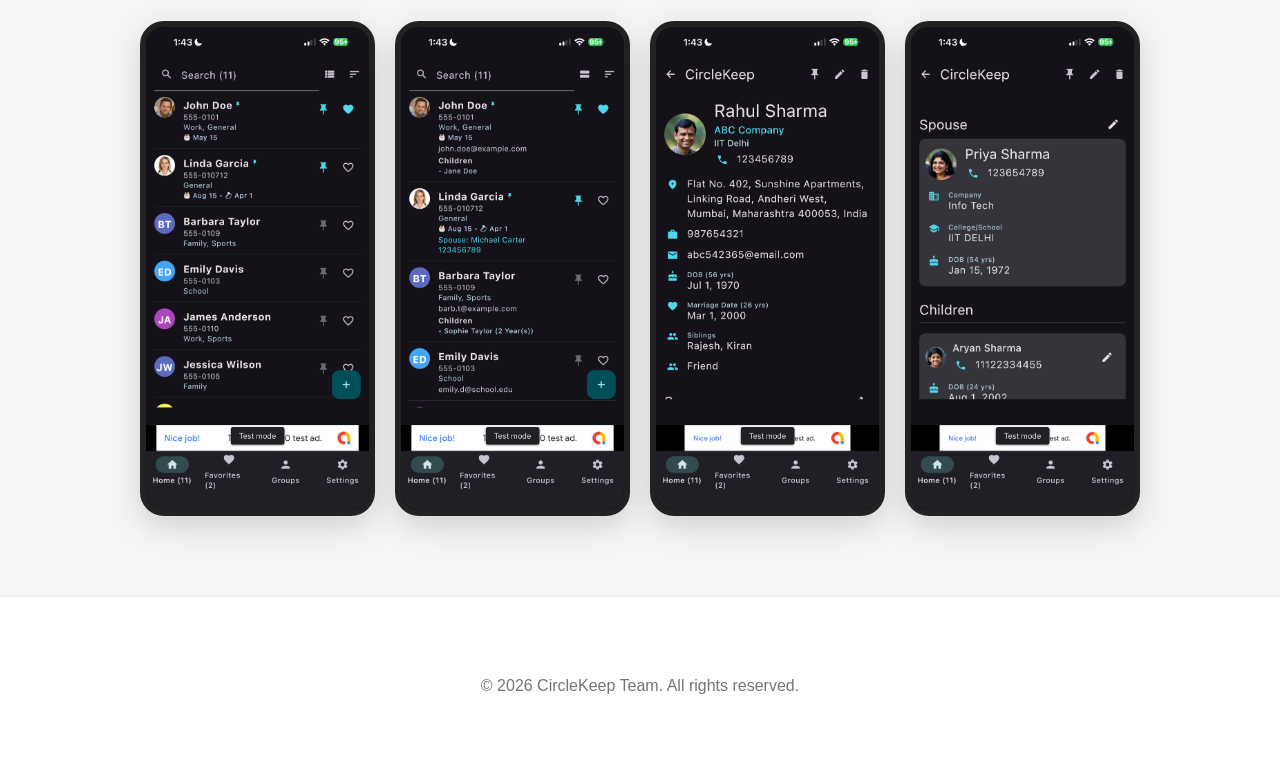
==== commit b9cb7a71: "Translated CircleKeep website to Hindi and Spanish with a dynamic language switcher. Added privacy.h" ====
--- a/index.html
+++ b/index.html
@@ -5,6 +5,22 @@
     <meta name="viewport" content="width=device-width, initial-scale=1.0">
     <title>CircleKeep - Your Personal Relationship Manager</title>
     <link rel="stylesheet" href="style.css">
+    <style>
+        .lang-selector {
+            margin-left: 20px;
+        }
+        .lang-selector select {
+            padding: 5px;
+            border-radius: 5px;
+            border: 1px solid #ccc;
+            background: white;
+            font-family: inherit;
+            cursor: pointer;
+        }
+        [data-i18n] {
+            transition: opacity 0.2s;
+        }
+    </style>
 </head>
 <body>
     <header>
@@ -15,11 +31,18 @@
                     <span class="logo-text">CircleKeep</span>
                 </a>
                 <ul>
-                    <li><a href="#features">Features</a></li>
-                    <li><a href="#demo">Demo</a></li>
-                    <li><a href="#screenshots">Screenshots</a></li>
-                    <li><a href="support.html">Support</a></li>
-                    <li><a href="privacy.html">Privacy</a></li>
+                    <li><a href="#features" data-i18n="nav_features">Features</a></li>
+                    <li><a href="#demo" data-i18n="nav_demo">Demo</a></li>
+                    <li><a href="#screenshots" data-i18n="nav_screenshots">Screenshots</a></li>
+                    <li><a href="support.html" data-i18n="nav_support">Support</a></li>
+                    <li><a href="privacy.html" data-i18n="nav_privacy">Privacy</a></li>
+                    <li class="lang-selector">
+                        <select id="languageSelect" onchange="changeLanguage(this.value)">
+                            <option value="en">English</option>
+                            <option value="hi">हिन्दी</option>
+                            <option value="es">Español</option>
+                        </select>
+                    </li>
                 </ul>
             </nav>
         </div>
@@ -28,19 +51,19 @@
     <section class="hero">
         <div class="container">
             <img src="assets/icon.png" alt="CircleKeep Large Icon" class="hero-icon">
-            <h1>Never forget the details that matter most.</h1>
-            <p>CircleKeep is more than just a contact list—it’s a dedicated space to organize your personal connections, track family relationships, and remember the milestones that keep you connected to the people who matter.</p>
+            <h1 data-i18n="hero_title">Never forget the details that matter most.</h1>
+            <p data-i18n="hero_desc">CircleKeep is more than just a contact list—it’s a dedicated space to organize your personal connections, track family relationships, and remember the milestones that keep you connected to the people who matter.</p>
             <div class="cta-buttons">
-                <a href="https://apps.apple.com/us/app/circlekeep/id6797271467" class="btn btn-primary">Download on App Store</a>
-                <a href="https://play.google.com/store/apps/details?id=com.circlekeep&pli=1" class="btn btn-secondary">Get it on Google Play</a>
+                <a href="https://apps.apple.com/us/app/circlekeep/id6797271467" class="btn btn-primary" data-i18n="cta_appstore">Download on App Store</a>
+                <a href="https://play.google.com/store/apps/details?id=com.circlekeep&pli=1" class="btn btn-secondary" data-i18n="cta_playstore">Get it on Google Play</a>
             </div>
         </div>
     </section>
 
     <section id="about" class="features" style="background-color: #fafafa;">
         <div class="container">
-            <h2>About this App</h2>
-            <p style="text-align: center; max-width: 800px; margin: 0 auto; font-size: 1.1rem; color: #555;">
+            <h2 data-i18n="about_title">About this App</h2>
+            <p style="text-align: center; max-width: 800px; margin: 0 auto; font-size: 1.1rem; color: #555;" data-i18n="about_desc">
                 In a world where connections are easily lost in a cluttered phone book, CircleKeep helps you focus on your "inner circle." Whether it’s remembering a friend’s child’s name, a partner’s birthday, or a marriage anniversary, CircleKeep ensures you have the information you need at your fingertips.
             </p>
         </div>
@@ -49,14 +72,14 @@
     <section class="features" style="background-color: #fff; padding-top: 0;">
         <div class="container">
             <div style="background: #eef2ff; padding: 40px; border-radius: 20px; border: 1px solid #dee2e6;">
-                <h2 style="margin-top: 0;">What's New (v2.2)</h2>
+                <h2 style="margin-top: 0;" data-i18n="whats_new_title">What's New (v2.2)</h2>
                 <ul style="list-style: none; padding: 0; display: grid; grid-template-columns: repeat(auto-fit, minmax(300px, 1fr)); gap: 20px;">
-                    <li><strong>🌍 Global Localization:</strong> Full support for English, Hindi, and Spanish with localized date formats.</li>
-                    <li><strong>🔍 Advanced Filtering:</strong> New multi-select mode for groups with OR/AND logic and pinned views.</li>
-                    <li><strong>🎂 Smart Events:</strong> Chronological grouping (Today, Tomorrow, This Week) with early morning reminders.</li>
-                    <li><strong>📲 QR Integration:</strong> Built-in scanner and generator for instant, secure contact sharing.</li>
-                    <li><strong>🏠 Household Sync:</strong> Seamlessly convert partners and children into main contacts with deep-sync technology.</li>
-                    <li><strong>🛡️ Privacy First:</strong> Option to hide QR features and simplified, compressed UI for better data density.</li>
+                    <li><strong data-i18n="wn_loc_title">🌍 Global Localization:</strong> <span data-i18n="wn_loc_desc">Full support for English, Hindi, and Spanish with localized date formats.</span></li>
+                    <li><strong data-i18n="wn_filt_title">🔍 Advanced Filtering:</strong> <span data-i18n="wn_filt_desc">New multi-select mode for groups with OR/AND logic and pinned views.</span></li>
+                    <li><strong data-i18n="wn_evt_title">🎂 Smart Events:</strong> <span data-i18n="wn_evt_desc">Chronological grouping (Today, Tomorrow, This Week) with early morning reminders.</span></li>
+                    <li><strong data-i18n="wn_qr_title">📲 QR Integration:</strong> <span data-i18n="wn_qr_desc">Built-in scanner and generator for instant, secure contact sharing.</span></li>
+                    <li><strong data-i18n="wn_sync_title">🏠 Household Sync:</strong> <span data-i18n="wn_sync_desc">Seamlessly convert partners and children into main contacts with deep-sync technology.</span></li>
+                    <li><strong data-i18n="wn_priv_title">🛡️ Privacy First:</strong> <span data-i18n="wn_priv_desc">Option to hide QR features and simplified, compressed UI for better data density.</span></li>
                 </ul>
             </div>
         </div>
@@ -64,50 +87,50 @@
 
     <section id="features" class="features">
         <div class="container">
-            <h2>Key Features</h2>
+            <h2 data-i18n="features_title">Key Features</h2>
             <div class="feature-grid">
                 <div class="feature-card">
                     <span class="feature-icon">👤</span>
-                    <h3>1. Comprehensive Contact Profiles</h3>
-                    <p>Go beyond just a phone number. Store addresses, multiple emails, company details, school/college info, and even pet names for every contact in your circle.</p>
+                    <h3 data-i18n="f1_title">1. Comprehensive Contact Profiles</h3>
+                    <p data-i18n="f1_desc">Go beyond just a phone number. Store addresses, multiple emails, company details, school/college info, and even pet names for every contact in your circle.</p>
                 </div>
                 <div class="feature-card">
                     <span class="feature-icon">🏠</span>
-                    <h3>2. Family & Relationship Tracking</h3>
-                    <p>Uniquely designed to track entire households. Add partners and children to any contact record, and instantly convert them to main contacts with automated data syncing.</p>
+                    <h3 data-i18n="f2_title">2. Family & Relationship Tracking</h3>
+                    <p data-i18n="f2_desc">Uniquely designed to track entire households. Add partners and children to any contact record, and instantly convert them to main contacts with automated data syncing.</p>
                 </div>
                 <div class="feature-card">
                     <span class="feature-icon">🎂</span>
-                    <h3>3. Milestone Reminders</h3>
-                    <p>Never miss a birthday or anniversary again. CircleKeep highlights upcoming events chronologically (Today, Tomorrow, Week, Month) and sends early morning notifications.</p>
+                    <h3 data-i18n="f3_title">3. Milestone Reminders</h3>
+                    <p data-i18n="f3_desc">Never miss a birthday or anniversary again. CircleKeep highlights upcoming events chronologically (Today, Tomorrow, Week, Month) and sends early morning notifications.</p>
                 </div>
                 <div class="feature-card">
                     <span class="feature-icon">🔍</span>
-                    <h3>4. Advanced Filtering & Search</h3>
-                    <p>Organize your circle with multi-select groups and dynamic OR/AND logic. Pin your most important contacts or specific group views to keep them at the top.</p>
+                    <h3 data-i18n="f4_title">4. Advanced Filtering & Search</h3>
+                    <p data-i18n="f4_desc">Organize your circle with multi-select groups and dynamic OR/AND logic. Pin your most important contacts or specific group views to keep them at the top.</p>
                 </div>
                 <div class="feature-card">
                     <span class="feature-icon">🌍</span>
-                    <h3>5. Multi-Language Support</h3>
-                    <p>CircleKeep speaks your language. Full support for English, Hindi (हिन्दी), and Spanish (Español), including localized date formats and relationship types.</p>
+                    <h3 data-i18n="f5_title">5. Multi-Language Support</h3>
+                    <p data-i18n="f5_desc">CircleKeep speaks your language. Full support for English, Hindi (हिन्दी), and Spanish (Español), including localized date formats and relationship types.</p>
                 </div>
                 <div class="feature-card">
                     <span class="feature-icon">📲</span>
-                    <h3>6. QR Contact Sharing</h3>
-                    <p>Share your contact details instantly with a built-in QR generator and scanner. Seamlessly import friends and family into your inner circle in seconds.</p>
+                    <h3 data-i18n="f6_title">6. QR Contact Sharing</h3>
+                    <p data-i18n="f6_desc">Share your contact details instantly with a built-in QR generator and scanner. Seamlessly import friends and family into your inner circle in seconds.</p>
                 </div>
             </div>
             <div class="feature-card" style="margin-top: 30px; text-align: center;">
                 <span class="feature-icon">🔒</span>
-                <h3>7. Data Ownership & Privacy</h3>
-                <p>Your data belongs to you. Back up your entire database to a JSON file or export and share it via email. Enjoy full Light and Dark mode support and customizable privacy settings.</p>
+                <h3 data-i18n="f7_title">7. Data Ownership & Privacy</h3>
+                <p data-i18n="f7_desc">Your data belongs to you. Back up your entire database to a JSON file or export and share it via email. Enjoy full Light and Dark mode support and customizable privacy settings.</p>
             </div>
         </div>
     </section>
 
     <section id="demo" class="demo-section">
         <div class="container">
-            <h2>Watch it in Action</h2>
+            <h2 data-i18n="demo_title">Watch it in Action</h2>
             <div class="video-container">
                 <iframe
                     src="https://www.youtube.com/embed/RHynPQCXrD8"
@@ -122,20 +145,20 @@
 
     <section class="why-section">
         <div class="container">
-            <h2>Why CircleKeep?</h2>
+            <h2 data-i18n="why_title">Why CircleKeep?</h2>
             <div class="why-grid">
-                <div class="why-item">Relationship Focus</div>
-                <div class="why-item">Detailed Records</div>
-                <div class="why-item">Smart Logic</div>
-                <div class="why-item">User Friendly</div>
-            </div>
-            <p style="text-align: center; margin-top: 50px; font-weight: bold; font-size: 1.2rem; color: var(--primary-dark);">Start building a better inner circle today with CircleKeep—keeping you connected to what matters.</p>
+                <div class="why-item" data-i18n="why_1">Relationship Focus</div>
+                <div class="why-item" data-i18n="why_2">Detailed Records</div>
+                <div class="why-item" data-i18n="why_3">Smart Logic</div>
+                <div class="why-item" data-i18n="why_4">User Friendly</div>
+            </div>
+            <p style="text-align: center; margin-top: 50px; font-weight: bold; font-size: 1.2rem; color: var(--primary-dark);" data-i18n="why_footer">Start building a better inner circle today with CircleKeep—keeping you connected to what matters.</p>
         </div>
     </section>
 
     <section id="screenshots" class="screenshots">
         <div class="container">
-            <h2>App Experience</h2>
+            <h2 data-i18n="screenshots_title">App Experience</h2>
             <div class="screenshot-grid">
                 <div class="screenshot-item">
                     <img src="assets/screenshot1.png" alt="CircleKeep Main Screen">
@@ -155,8 +178,186 @@
 
     <footer>
         <div class="container">
-            <p>&copy; 2026 CircleKeep Team. All rights reserved.</p>
+            <p data-i18n="footer_copy">&copy; 2026 CircleKeep Team. All rights reserved.</p>
         </div>
     </footer>
+
+    <script>
+        const translations = {
+            en: {
+                nav_features: "Features",
+                nav_demo: "Demo",
+                nav_screenshots: "Screenshots",
+                nav_support: "Support",
+                nav_privacy: "Privacy",
+                hero_title: "Never forget the details that matter most.",
+                hero_desc: "CircleKeep is more than just a contact list—it’s a dedicated space to organize your personal connections, track family relationships, and remember the milestones that keep you connected to the people who matter.",
+                cta_appstore: "Download on App Store",
+                cta_playstore: "Get it on Google Play",
+                about_title: "About this App",
+                about_desc: "In a world where connections are easily lost in a cluttered phone book, CircleKeep helps you focus on your \"inner circle.\" Whether it’s remembering a friend’s child’s name, a partner’s birthday, or a marriage anniversary, CircleKeep ensures you have the information you need at your fingertips.",
+                whats_new_title: "What's New (v2.2)",
+                wn_loc_title: "🌍 Global Localization:",
+                wn_loc_desc: "Full support for English, Hindi, and Spanish with localized date formats.",
+                wn_filt_title: "🔍 Advanced Filtering:",
+                wn_filt_desc: "New multi-select mode for groups with OR/AND logic and pinned views.",
+                wn_evt_title: "🎂 Smart Events:",
+                wn_evt_desc: "Chronological grouping (Today, Tomorrow, This Week) with early morning reminders.",
+                wn_qr_title: "📲 QR Integration:",
+                wn_qr_desc: "Built-in scanner and generator for instant, secure contact sharing.",
+                wn_sync_title: "🏠 Household Sync:",
+                wn_sync_desc: "Seamlessly convert partners and children into main contacts with deep-sync technology.",
+                wn_priv_title: "🛡️ Privacy First:",
+                wn_priv_desc: "Option to hide QR features and simplified, compressed UI for better data density.",
+                features_title: "Key Features",
+                f1_title: "1. Comprehensive Contact Profiles",
+                f1_desc: "Go beyond just a phone number. Store addresses, multiple emails, company details, school/college info, and even pet names for every contact in your circle.",
+                f2_title: "2. Family & Relationship Tracking",
+                f2_desc: "Uniquely designed to track entire households. Add partners and children to any contact record, and instantly convert them to main contacts with automated data syncing.",
+                f3_title: "3. Milestone Reminders",
+                f3_desc: "Never miss a birthday or anniversary again. CircleKeep highlights upcoming events chronologically (Today, Tomorrow, Week, Month) and sends early morning notifications.",
+                f4_title: "4. Advanced Filtering & Search",
+                f4_desc: "Organize your circle with multi-select groups and dynamic OR/AND logic. Pin your most important contacts or specific group views to keep them at the top.",
+                f5_title: "5. Multi-Language Support",
+                f5_desc: "CircleKeep speaks your language. Full support for English, Hindi (हिन्दी), and Spanish (Español), including localized date formats and relationship types.",
+                f6_title: "6. QR Contact Sharing",
+                f6_desc: "Share your contact details instantly with a built-in QR generator and scanner. Seamlessly import friends and family into your inner circle in seconds.",
+                f7_title: "7. Data Ownership & Privacy",
+                f7_desc: "Your data belongs to you. Back up your entire database to a JSON file or export and share it via email. Enjoy full Light and Dark mode support and customizable privacy settings.",
+                demo_title: "Watch it in Action",
+                why_title: "Why CircleKeep?",
+                why_1: "Relationship Focus",
+                why_2: "Detailed Records",
+                why_3: "Smart Logic",
+                why_4: "User Friendly",
+                why_footer: "Start building a better inner circle today with CircleKeep—keeping you connected to what matters.",
+                screenshots_title: "App Experience",
+                footer_copy: "© 2026 CircleKeep Team. All rights reserved."
+            },
+            hi: {
+                nav_features: "विशेषताएं",
+                nav_demo: "डेमो",
+                nav_screenshots: "स्क्रीनशॉट",
+                nav_support: "सहायता",
+                nav_privacy: "गोपनीयता",
+                hero_title: "उन विवरणों को कभी न भूलें जो सबसे अधिक मायने रखते हैं।",
+                hero_desc: "सर्कल कीप सिर्फ एक संपर्क सूची से कहीं अधिक है—यह आपके व्यक्तिगत संबंधों को व्यवस्थित करने, पारिवारिक रिश्तों को ट्रैक करने और उन मील के पत्थरों को याद रखने के लिए एक समर्पित स्थान है जो आपको उन लोगों से जोड़े रखते हैं जो मायने रखते हैं।",
+                cta_appstore: "ऐप स्टोर से डाउनलोड करें",
+                cta_playstore: "गूगल प्ले पर प्राप्त करें",
+                about_title: "इस ऐप के बारे में",
+                about_desc: "ऐसी दुनिया में जहां एक अव्यवस्थित फोन बुक में संबंध आसानी से खो जाते हैं, सर्कल कीप आपको अपने \"आंतरिक दायरे\" पर ध्यान केंद्रित करने में मदद करता है। चाहे वह किसी मित्र के बच्चे का नाम याद रखना हो, साथी का जन्मदिन हो, या शादी की सालगिरह, सर्कल कीप यह सुनिश्चित करता है कि आपके पास आपकी ज़रूरत की जानकारी आपकी उंगलियों पर हो।",
+                whats_new_title: "नया क्या है (v2.2)",
+                wn_loc_title: "🌍 वैश्विक स्थानीयकरण:",
+                wn_loc_desc: "स्थानीयकृत तिथि प्रारूपों के साथ अंग्रेजी, हिंदी और स्पेनिश के लिए पूर्ण समर्थन।",
+                wn_filt_title: "🔍 उन्नत फ़िल्टरिंग:",
+                wn_filt_desc: "OR/AND लॉजिक और पिन किए गए व्यू के साथ समूहों के लिए नया मल्टी-सिलेक्ट मोड।",
+                wn_evt_title: "🎂 स्मार्ट ईवेंट्स:",
+                wn_evt_desc: "सुबह जल्दी सूचनाओं के साथ कालानुक्रमिक समूहन (आज, कल, इस सप्ताह)।",
+                wn_qr_title: "📲 QR एकीकरण:",
+                wn_qr_desc: "त्वरित, सुरक्षित संपर्क साझाकरण के लिए अंतर्निहित स्कैनर और जनरेटर।",
+                wn_sync_title: "🏠 घरेलू सिंक:",
+                wn_sync_desc: "डीप-सिंक तकनीक के साथ भागीदारों और बच्चों को मुख्य संपर्कों में सहजता से बदलें।",
+                wn_priv_title: "🛡️ गोपनीयता पहले:",
+                wn_priv_desc: "QR सुविधाओं को छिपाने का विकल्प और बेहतर डेटा घनत्व के लिए सरलीकृत, संकुचित UI।",
+                features_title: "प्रमुख विशेषताएं",
+                f1_title: "1. व्यापक संपर्क प्रोफाइल",
+                f1_desc: "सिर्फ एक फोन नंबर से आगे बढ़ें। अपने दायरे के हर संपर्क के लिए पते, कई ईमेल, कंपनी विवरण, स्कूल/कॉलेज की जानकारी और यहां तक कि पालतू जानवरों के नाम भी संग्रहीत करें।",
+                f2_title: "2. परिवार और संबंध ट्रैकिंग",
+                f2_desc: "पूरे घरों को ट्रैक करने के लिए विशिष्ट रूप से डिज़ाइन किया गया। किसी भी संपर्क रिकॉर्ड में भागीदारों और बच्चों को जोड़ें, और स्वचालित डेटा सिंकिंग के साथ उन्हें तुरंत मुख्य संपर्कों में बदलें।",
+                f3_title: "3. मील का पत्थर अनुस्मारक",
+                f3_desc: "जन्मदिन या सालगिरह फिर कभी न भूलें। सर्कल कीप कालानुक्रमिक रूप से (आज, कल, सप्ताह, महीना) आने वाली घटनाओं को उजागर करता है और सुबह जल्दी सूचनाएं भेजता है।",
+                f4_title: "4. उन्नत फ़िल्टरिंग और खोज",
+                f4_desc: "मल्टी-सिलेक्ट समूहों और गतिशील OR/AND लॉजिक के साथ अपने दायरे को व्यवस्थित करें। अपने सबसे महत्वपूर्ण संपर्कों या विशिष्ट समूह दृश्यों को शीर्ष पर रखने के लिए पिन करें।",
+                f5_title: "5. बहु-भाषा समर्थन",
+                f5_desc: "सर्कल कीप आपकी भाषा बोलता है। स्थानीयकृत तिथि प्रारूपों और संबंध प्रकारों सहित अंग्रेजी, हिंदी (हिन्दी), और स्पेनिश (Español) के लिए पूर्ण समर्थन।",
+                f6_title: "6. QR संपर्क साझाकरण",
+                f6_desc: "अंतर्निहित QR जनरेटर और स्कैनर के साथ अपने संपर्क विवरण तुरंत साझा करें। सेकंडों में अपने आंतरिक दायरे में मित्रों और परिवार को सहजता से आयात करें।",
+                f7_title: "7. डेटा स्वामित्व और गोपनीयता",
+                f7_desc: "आपका डेटा आपका है। अपने पूरे डेटाबेस को JSON फ़ाइल में बैकअप लें या ईमेल के माध्यम से निर्यात और साझा करें। पूर्ण लाइट और डार्क मोड समर्थन और अनुकूलन योग्य गोपनीयता सेटिंग्स का आनंद लें।",
+                demo_title: "इसे क्रियान्वित होते देखें",
+                why_title: "सर्कल कीप ही क्यों?",
+                why_1: "संबंधों पर ध्यान",
+                why_2: "विस्तृत रिकॉर्ड",
+                why_3: "स्मार्ट लॉजिक",
+                why_4: "उपयोगकर्ता के अनुकूल",
+                why_footer: "सर्कल कीप के साथ आज ही एक बेहतर आंतरिक दायरा बनाना शुरू करें—जो आपको मायने रखने वाली चीज़ों से जोड़े रखता है।",
+                screenshots_title: "ऐप अनुभव",
+                footer_copy: "© 2026 सर्कल कीप टीम। सर्वाधिकार सुरक्षित।"
+            },
+            es: {
+                nav_features: "Características",
+                nav_demo: "Demostración",
+                nav_screenshots: "Capturas",
+                nav_support: "Soporte",
+                nav_privacy: "Privacidad",
+                hero_title: "Nunca olvides los detalles que más importan.",
+                hero_desc: "CircleKeep es más que una simple lista de contactos: es un espacio dedicado para organizar tus conexiones personales, rastrear las relaciones familiares y recordar los hitos que te mantienen conectado con las personas que importan.",
+                cta_appstore: "Descargar en App Store",
+                cta_playstore: "Consíguelo en Google Play",
+                about_title: "Acerca de esta App",
+                about_desc: "En un mundo donde las conexiones se pierden fácilmente en una agenda saturada, CircleKeep te ayuda a enfocarte en tu \"círculo interno\". Ya sea recordar el nombre del hijo de un amigo, el cumpleaños de una pareja o un aniversario de boda, CircleKeep asegura que tengas la información que necesitas al alcance de tu mano.",
+                whats_new_title: "Novedades (v2.2)",
+                wn_loc_title: "🌍 Localización Global:",
+                wn_loc_desc: "Soporte completo para inglés, hindi y español con formatos de fecha localizados.",
+                wn_filt_title: "🔍 Filtrado Avanzado:",
+                wn_filt_desc: "Nuevo modo multiselección para grupos con lógica OR/AND y vistas fijadas.",
+                wn_evt_title: "🎂 Eventos Inteligentes:",
+                wn_evt_desc: "Agrupación cronológica (Hoy, Mañana, Esta semana) con recordatorios temprano en la mañana.",
+                wn_qr_title: "📲 Integración QR:",
+                wn_qr_desc: "Escáner y generador integrados para compartir contactos de forma instantánea y segura.",
+                wn_sync_title: "🏠 Sincronización del Hogar:",
+                wn_sync_desc: "Convierte sin problemas a parejas e hijos en contactos principales con tecnología de sincronización profunda.",
+                wn_priv_title: "🛡️ Privacidad Primero:",
+                wn_priv_desc: "Opción para ocultar funciones QR y una interfaz simplificada y comprimida para una mejor densidad de datos.",
+                features_title: "Características Principales",
+                f1_title: "1. Perfiles de Contacto Completos",
+                f1_desc: "Ve más allá de un simple número de teléfono. Almacena direcciones, múltiples correos electrónicos, detalles de la empresa, información de escuela/universidad e incluso nombres de mascotas para cada contacto en tu círculo.",
+                f2_title: "2. Seguimiento de Familia y Relaciones",
+                f2_desc: "Diseñado exclusivamente para rastrear hogares enteros. Agrega parejas e hijos a cualquier registro de contacto y conviértelos instantáneamente en contactos principales con sincronización automática de datos.",
+                f3_title: "3. Recordatorios de Hitos",
+                f3_desc: "No vuelvas a perder un cumpleaños o aniversario. CircleKeep resalta los próximos eventos cronológicamente (Hoy, Mañana, Semana, Mes) y envía notificaciones temprano en la mañana.",
+                f4_title: "4. Filtrado y Búsqueda Avanzados",
+                f4_desc: "Organiza tu círculo con grupos de selección múltiple y lógica dinámica OR/AND. Fija tus contactos más importantes o vistas de grupos específicos para mantenerlos en la parte superior.",
+                f5_title: "5. Soporte Multi-idioma",
+                f5_desc: "CircleKeep habla tu idioma. Soporte completo para inglés, hindi (हिन्दी) y español (Español), incluyendo formatos de fecha localizados y tipos de relaciones.",
+                f6_title: "6. Intercambio de Contactos por QR",
+                f6_desc: "Comparte tus datos de contacto al instante con un generador y escáner QR integrados. Importa sin problemas a amigos y familiares a tu círculo interno en segundos.",
+                f7_title: "7. Propiedad de Datos y Privacidad",
+                f7_desc: "Tus datos te pertenecen. Realiza copias de seguridad de toda tu base de datos en un archivo JSON o expórtala y compártela por correo electrónico. Disfruta de soporte completo para modo claro y oscuro y configuraciones de privacidad personalizables.",
+                demo_title: "Míralo en Acción",
+                why_title: "¿Por qué CircleKeep?",
+                why_1: "Enfoque en Relaciones",
+                why_2: "Registros Detallados",
+                why_3: "Lógica Inteligente",
+                why_4: "Fácil de Usar",
+                why_footer: "Comienza a construir un mejor círculo interno hoy con CircleKeep, manteniéndote conectado con lo que importa.",
+                screenshots_title: "Experiencia de la App",
+                footer_copy: "© 2026 Equipo de CircleKeep. Todos los derechos reservados."
+            }
+        };
+
+        function changeLanguage(lang) {
+            document.documentElement.lang = lang;
+            localStorage.setItem('preferredLanguage', lang);
+
+            const elements = document.querySelectorAll('[data-i18n]');
+            elements.forEach(el => {
+                const key = el.getAttribute('data-i18n');
+                if (translations[lang] && translations[lang][key]) {
+                    el.innerHTML = translations[lang][key];
+                }
+            });
+        }
+
+        // Initialize from storage or browser language
+        window.onload = () => {
+            const storedLang = localStorage.getItem('preferredLanguage');
+            const browserLang = navigator.language.split('-')[0];
+            const defaultLang = storedLang || (translations[browserLang] ? browserLang : 'en');
+
+            document.getElementById('languageSelect').value = defaultLang;
+            changeLanguage(defaultLang);
+        };
+    </script>
 </body>
 </html>
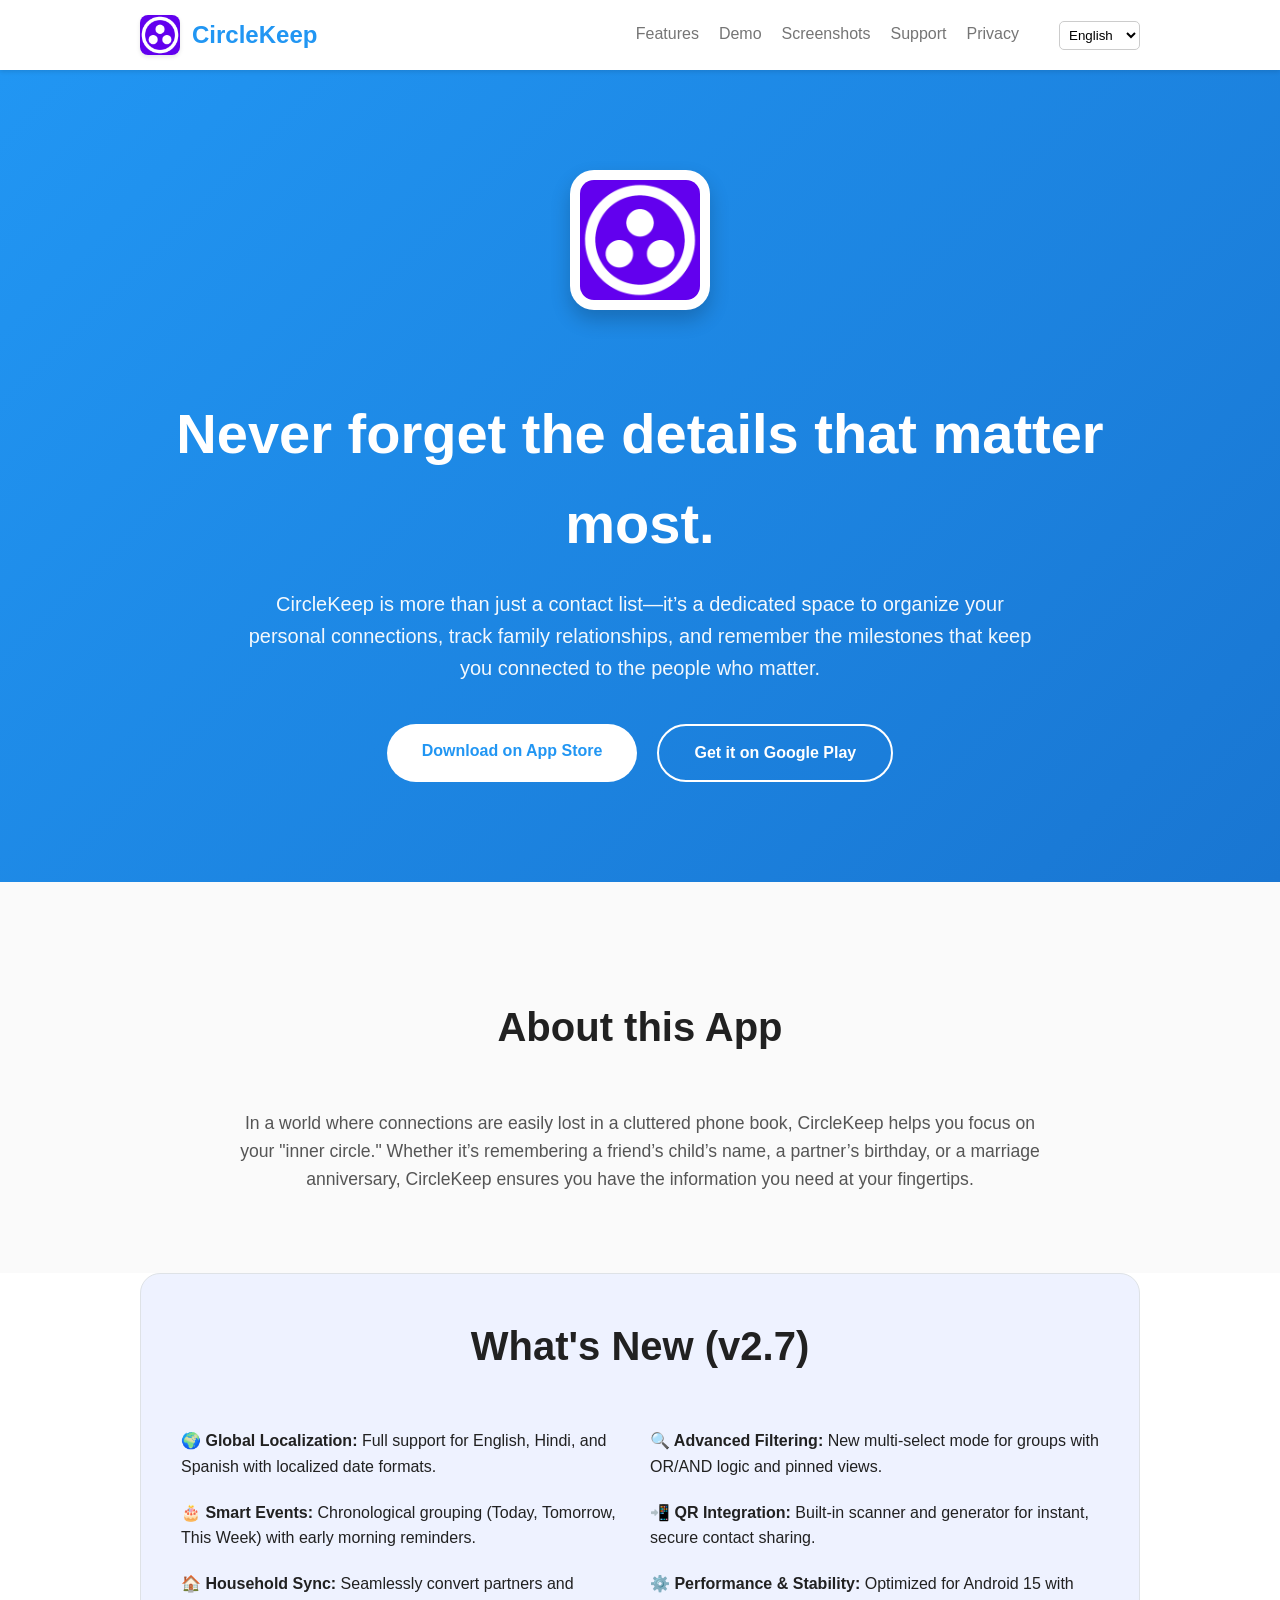
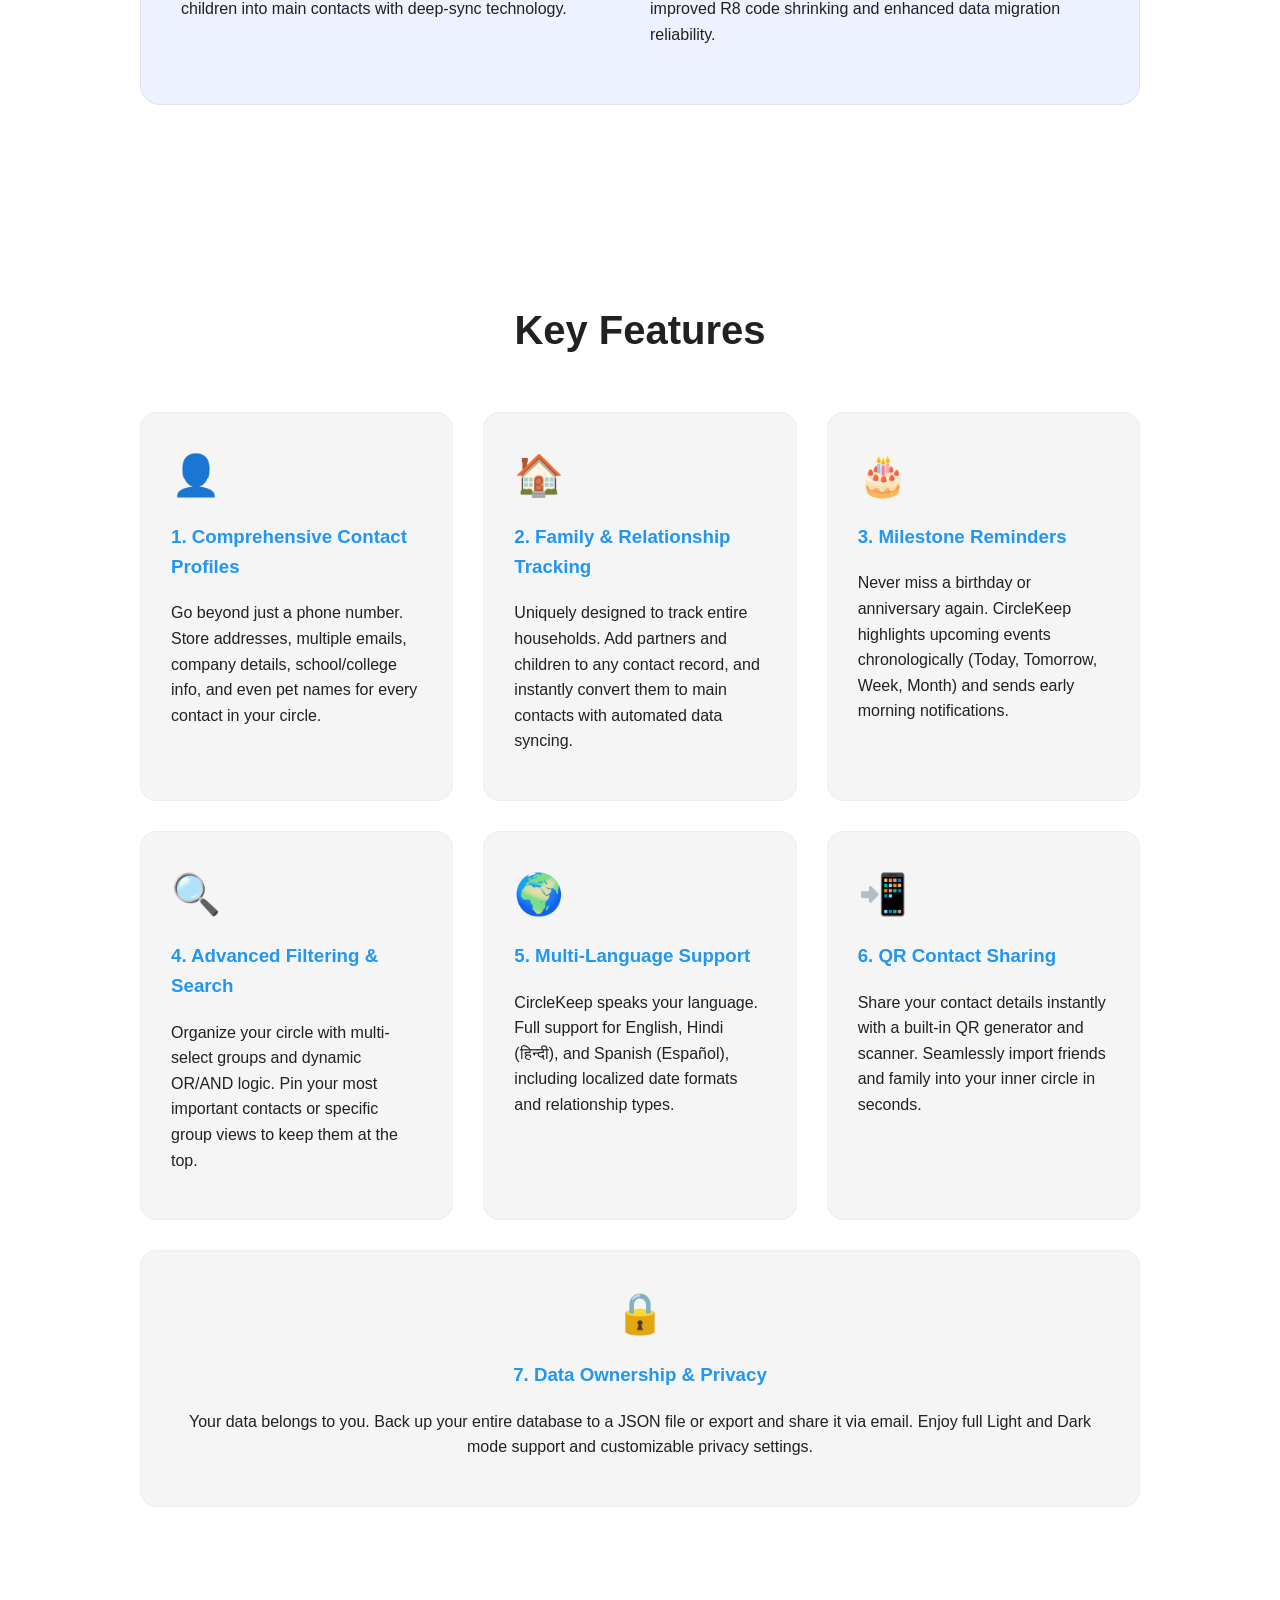
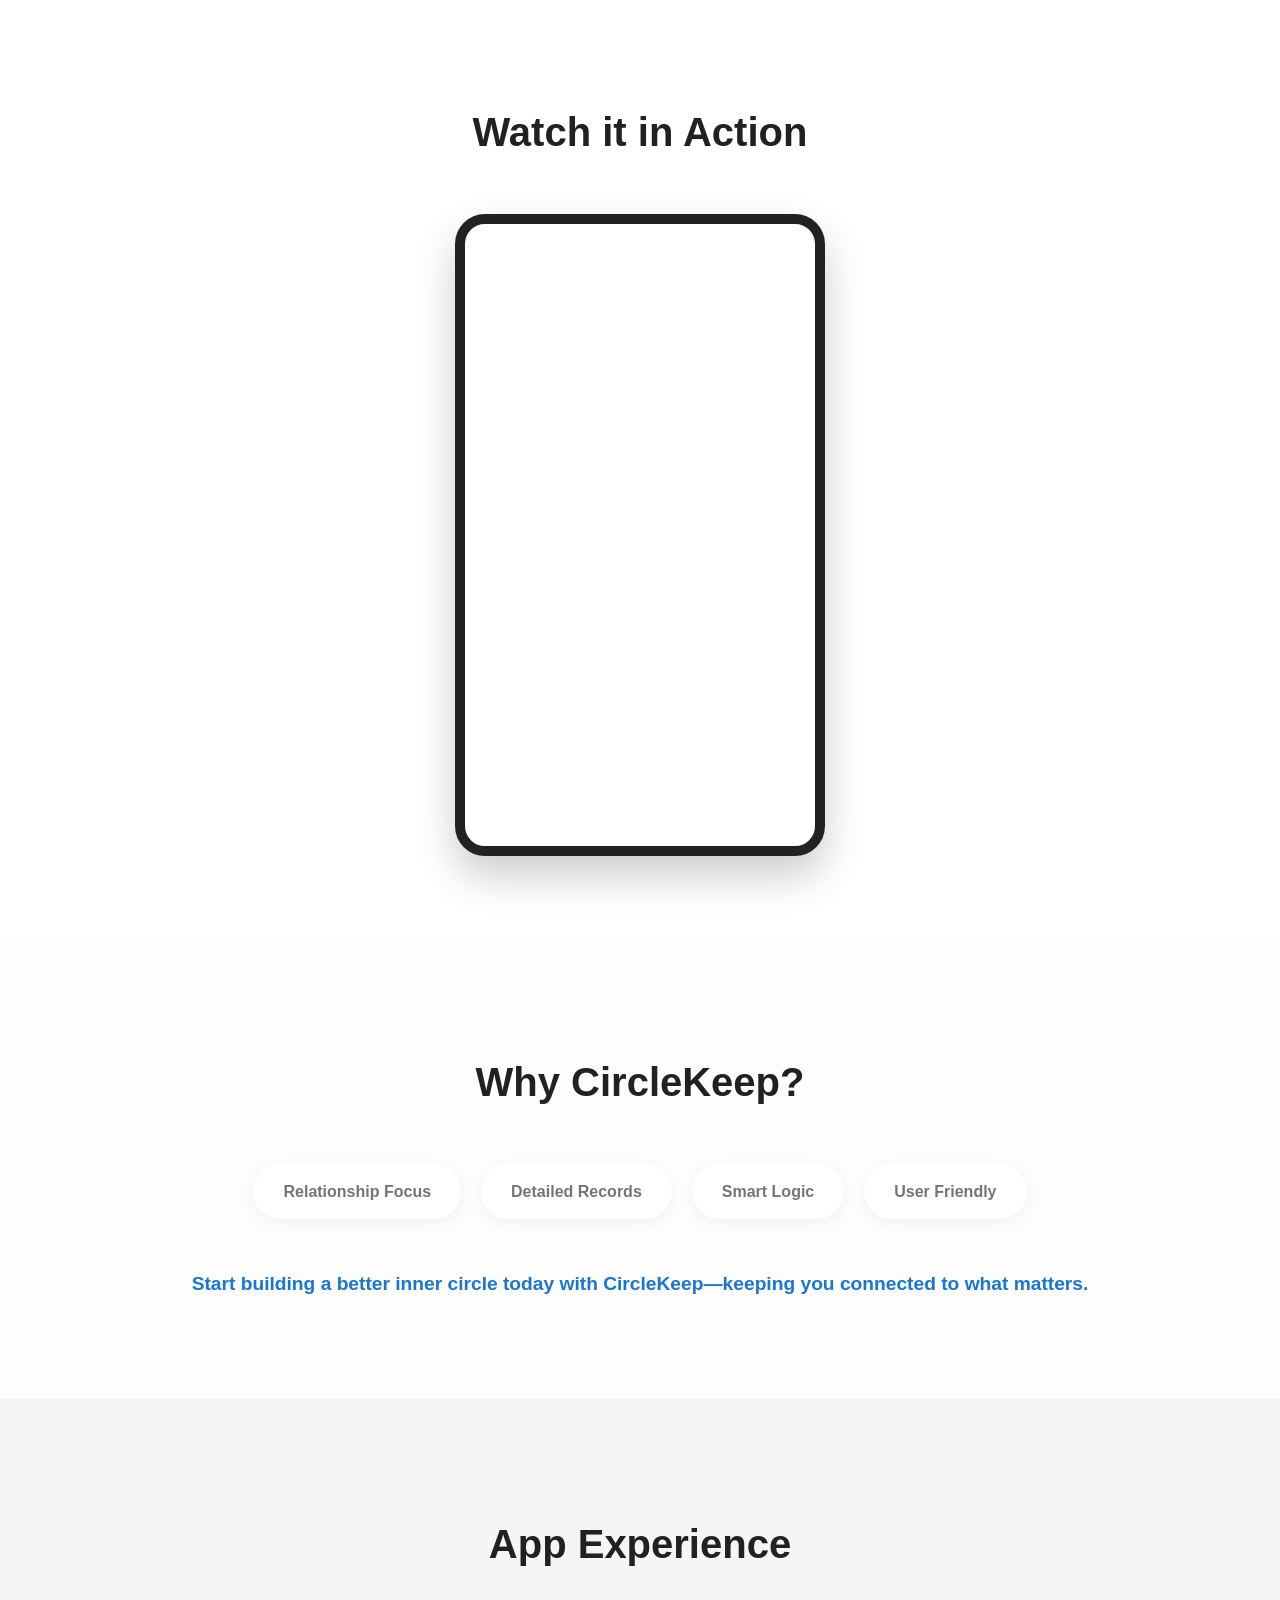
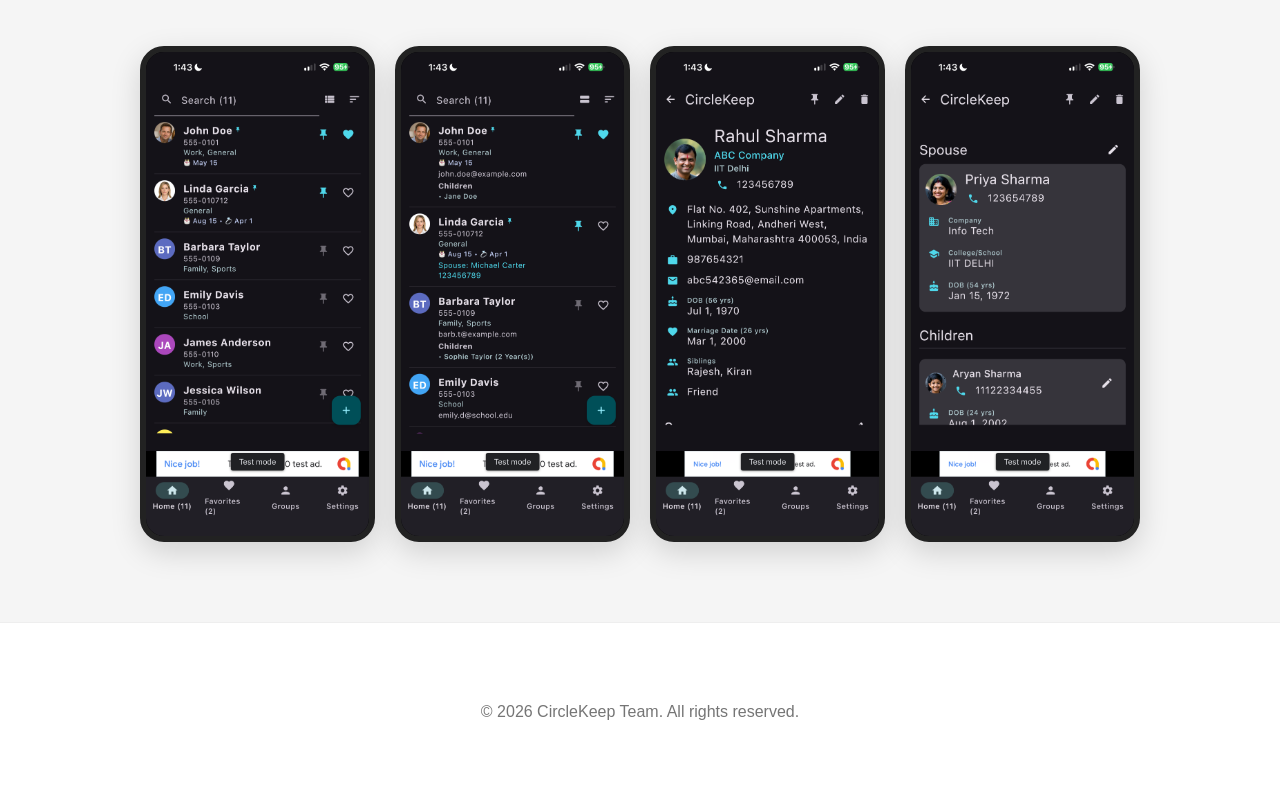
==== commit 64315cc1: "CircleKeep Website: Update What's New section for v2.7 highlighting stability and data migration fix" ====
--- a/index.html
+++ b/index.html
@@ -72,14 +72,14 @@
     <section class="features" style="background-color: #fff; padding-top: 0;">
         <div class="container">
             <div style="background: #eef2ff; padding: 40px; border-radius: 20px; border: 1px solid #dee2e6;">
-                <h2 style="margin-top: 0;" data-i18n="whats_new_title">What's New (v2.2)</h2>
+                <h2 style="margin-top: 0;" data-i18n="whats_new_title">What's New (v2.7)</h2>
                 <ul style="list-style: none; padding: 0; display: grid; grid-template-columns: repeat(auto-fit, minmax(300px, 1fr)); gap: 20px;">
                     <li><strong data-i18n="wn_loc_title">🌍 Global Localization:</strong> <span data-i18n="wn_loc_desc">Full support for English, Hindi, and Spanish with localized date formats.</span></li>
                     <li><strong data-i18n="wn_filt_title">🔍 Advanced Filtering:</strong> <span data-i18n="wn_filt_desc">New multi-select mode for groups with OR/AND logic and pinned views.</span></li>
                     <li><strong data-i18n="wn_evt_title">🎂 Smart Events:</strong> <span data-i18n="wn_evt_desc">Chronological grouping (Today, Tomorrow, This Week) with early morning reminders.</span></li>
                     <li><strong data-i18n="wn_qr_title">📲 QR Integration:</strong> <span data-i18n="wn_qr_desc">Built-in scanner and generator for instant, secure contact sharing.</span></li>
                     <li><strong data-i18n="wn_sync_title">🏠 Household Sync:</strong> <span data-i18n="wn_sync_desc">Seamlessly convert partners and children into main contacts with deep-sync technology.</span></li>
-                    <li><strong data-i18n="wn_priv_title">🛡️ Privacy First:</strong> <span data-i18n="wn_priv_desc">Option to hide QR features and simplified, compressed UI for better data density.</span></li>
+                    <li><strong data-i18n="wn_stab_title">⚙️ Performance & Stability:</strong> <span data-i18n="wn_stab_desc">Optimized for Android 15 with improved R8 code shrinking and enhanced data migration reliability.</span></li>
                 </ul>
             </div>
         </div>
@@ -196,7 +196,7 @@
                 cta_playstore: "Get it on Google Play",
                 about_title: "About this App",
                 about_desc: "In a world where connections are easily lost in a cluttered phone book, CircleKeep helps you focus on your \"inner circle.\" Whether it’s remembering a friend’s child’s name, a partner’s birthday, or a marriage anniversary, CircleKeep ensures you have the information you need at your fingertips.",
-                whats_new_title: "What's New (v2.2)",
+                whats_new_title: "What's New (v2.7)",
                 wn_loc_title: "🌍 Global Localization:",
                 wn_loc_desc: "Full support for English, Hindi, and Spanish with localized date formats.",
                 wn_filt_title: "🔍 Advanced Filtering:",
@@ -207,8 +207,8 @@
                 wn_qr_desc: "Built-in scanner and generator for instant, secure contact sharing.",
                 wn_sync_title: "🏠 Household Sync:",
                 wn_sync_desc: "Seamlessly convert partners and children into main contacts with deep-sync technology.",
-                wn_priv_title: "🛡️ Privacy First:",
-                wn_priv_desc: "Option to hide QR features and simplified, compressed UI for better data density.",
+                wn_stab_title: "⚙️ Performance & Stability:",
+                wn_stab_desc: "Optimized for Android 15 with improved R8 code shrinking and enhanced data migration reliability.",
                 features_title: "Key Features",
                 f1_title: "1. Comprehensive Contact Profiles",
                 f1_desc: "Go beyond just a phone number. Store addresses, multiple emails, company details, school/college info, and even pet names for every contact in your circle.",
@@ -246,7 +246,7 @@
                 cta_playstore: "गूगल प्ले पर प्राप्त करें",
                 about_title: "इस ऐप के बारे में",
                 about_desc: "ऐसी दुनिया में जहां एक अव्यवस्थित फोन बुक में संबंध आसानी से खो जाते हैं, सर्कल कीप आपको अपने \"आंतरिक दायरे\" पर ध्यान केंद्रित करने में मदद करता है। चाहे वह किसी मित्र के बच्चे का नाम याद रखना हो, साथी का जन्मदिन हो, या शादी की सालगिरह, सर्कल कीप यह सुनिश्चित करता है कि आपके पास आपकी ज़रूरत की जानकारी आपकी उंगलियों पर हो।",
-                whats_new_title: "नया क्या है (v2.2)",
+                whats_new_title: "नया क्या है (v2.7)",
                 wn_loc_title: "🌍 वैश्विक स्थानीयकरण:",
                 wn_loc_desc: "स्थानीयकृत तिथि प्रारूपों के साथ अंग्रेजी, हिंदी और स्पेनिश के लिए पूर्ण समर्थन।",
                 wn_filt_title: "🔍 उन्नत फ़िल्टरिंग:",
@@ -257,8 +257,8 @@
                 wn_qr_desc: "त्वरित, सुरक्षित संपर्क साझाकरण के लिए अंतर्निहित स्कैनर और जनरेटर।",
                 wn_sync_title: "🏠 घरेलू सिंक:",
                 wn_sync_desc: "डीप-सिंक तकनीक के साथ भागीदारों और बच्चों को मुख्य संपर्कों में सहजता से बदलें।",
-                wn_priv_title: "🛡️ गोपनीयता पहले:",
-                wn_priv_desc: "QR सुविधाओं को छिपाने का विकल्प और बेहतर डेटा घनत्व के लिए सरलीकृत, संकुचित UI।",
+                wn_stab_title: "⚙️ प्रदर्शन और स्थिरता:",
+                wn_stab_desc: "बेहतर R8 कोड श्रिंकिंग और एन्हांस्ड डेटा माइग्रेशन विश्वसनीयता के साथ एंड्रॉइड 15 के लिए अनुकूलित।",
                 features_title: "प्रमुख विशेषताएं",
                 f1_title: "1. व्यापक संपर्क प्रोफाइल",
                 f1_desc: "सिर्फ एक फोन नंबर से आगे बढ़ें। अपने दायरे के हर संपर्क के लिए पते, कई ईमेल, कंपनी विवरण, स्कूल/कॉलेज की जानकारी और यहां तक कि पालतू जानवरों के नाम भी संग्रहीत करें।",
@@ -296,7 +296,7 @@
                 cta_playstore: "Consíguelo en Google Play",
                 about_title: "Acerca de esta App",
                 about_desc: "En un mundo donde las conexiones se pierden fácilmente en una agenda saturada, CircleKeep te ayuda a enfocarte en tu \"círculo interno\". Ya sea recordar el nombre del hijo de un amigo, el cumpleaños de una pareja o un aniversario de boda, CircleKeep asegura que tengas la información que necesitas al alcance de tu mano.",
-                whats_new_title: "Novedades (v2.2)",
+                whats_new_title: "Novedades (v2.7)",
                 wn_loc_title: "🌍 Localización Global:",
                 wn_loc_desc: "Soporte completo para inglés, hindi y español con formatos de fecha localizados.",
                 wn_filt_title: "🔍 Filtrado Avanzado:",
@@ -307,8 +307,8 @@
                 wn_qr_desc: "Escáner y generador integrados para compartir contactos de forma instantánea y segura.",
                 wn_sync_title: "🏠 Sincronización del Hogar:",
                 wn_sync_desc: "Convierte sin problemas a parejas e hijos en contactos principales con tecnología de sincronización profunda.",
-                wn_priv_title: "🛡️ Privacidad Primero:",
-                wn_priv_desc: "Opción para ocultar funciones QR y una interfaz simplificada y comprimida para una mejor densidad de datos.",
+                wn_stab_title: "⚙️ Rendimiento y Estabilidad:",
+                wn_stab_desc: "Optimizado para Android 15 con una reducción de código R8 mejorada y una mayor confiabilidad en la migración de datos.",
                 features_title: "Características Principales",
                 f1_title: "1. Perfiles de Contacto Completos",
                 f1_desc: "Ve más allá de un simple número de teléfono. Almacena direcciones, múltiples correos electrónicos, detalles de la empresa, información de escuela/universidad e incluso nombres de mascotas para cada contacto en tu círculo.",
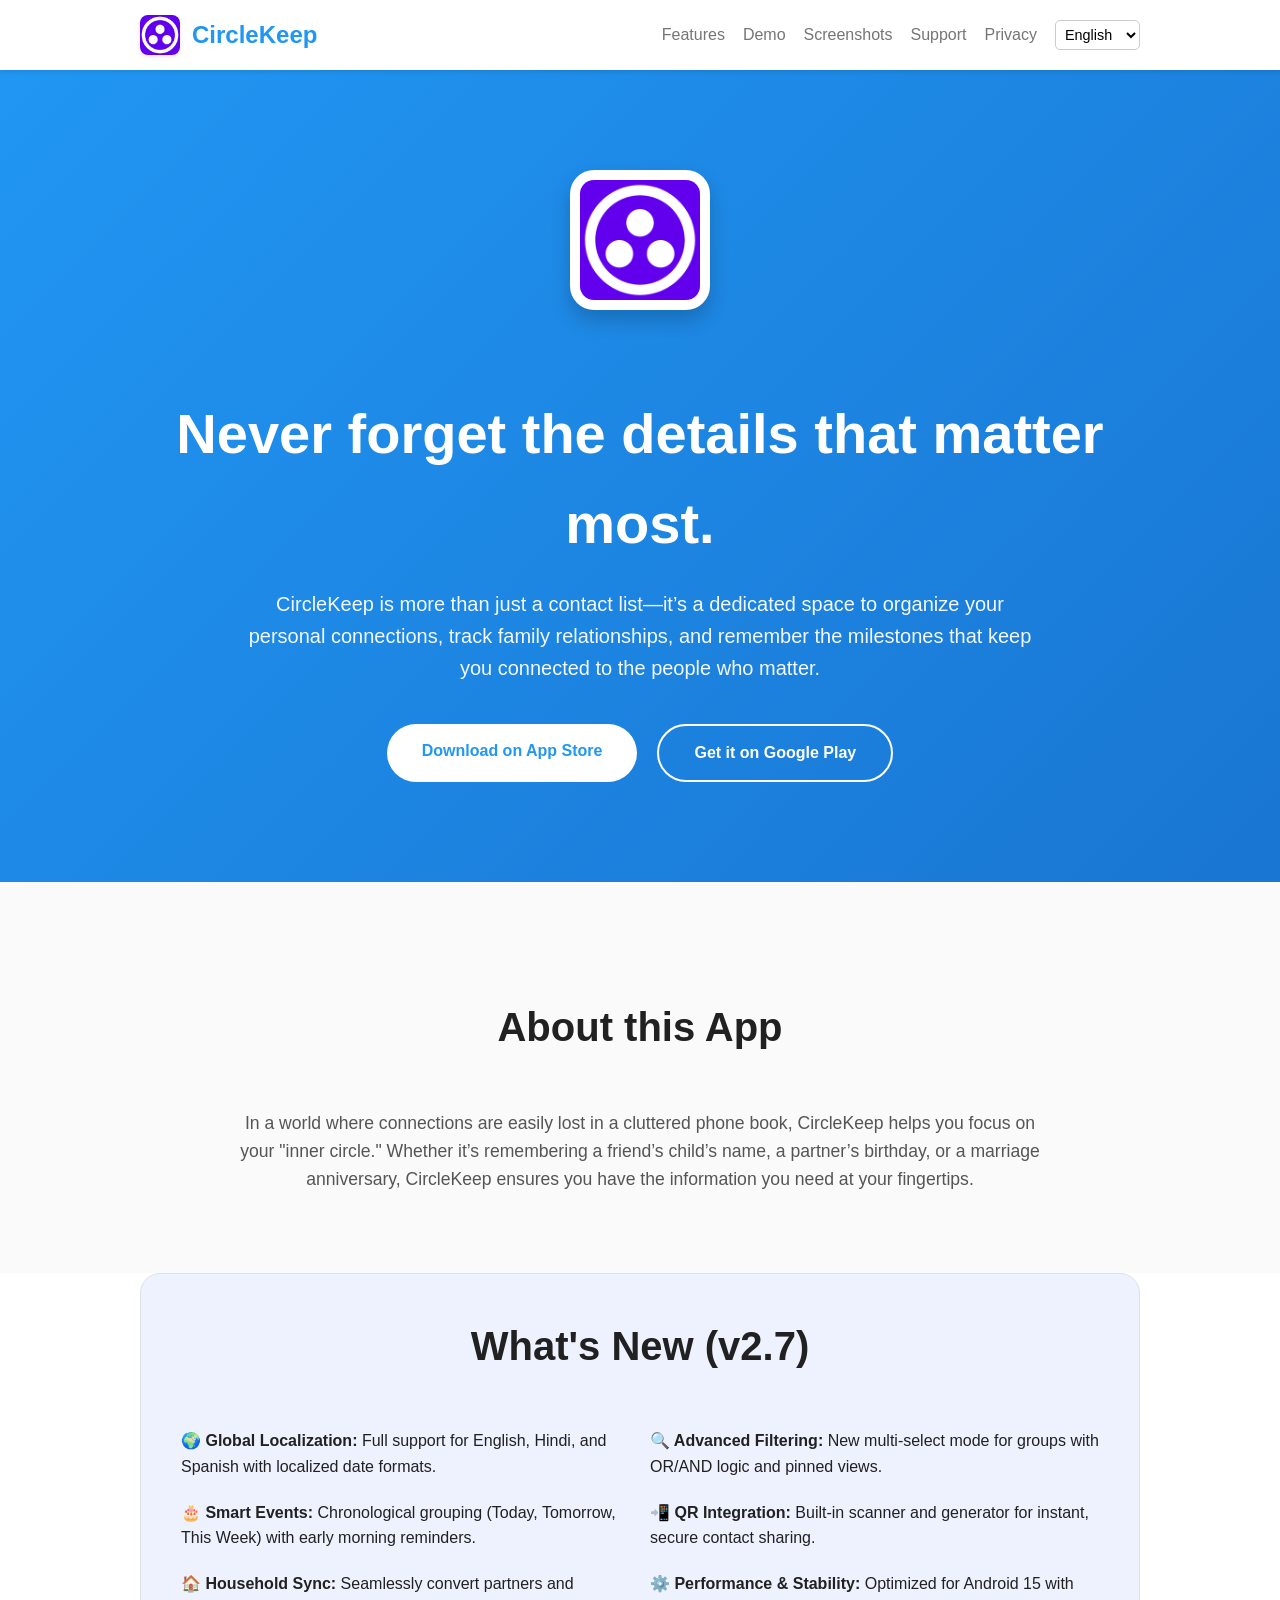
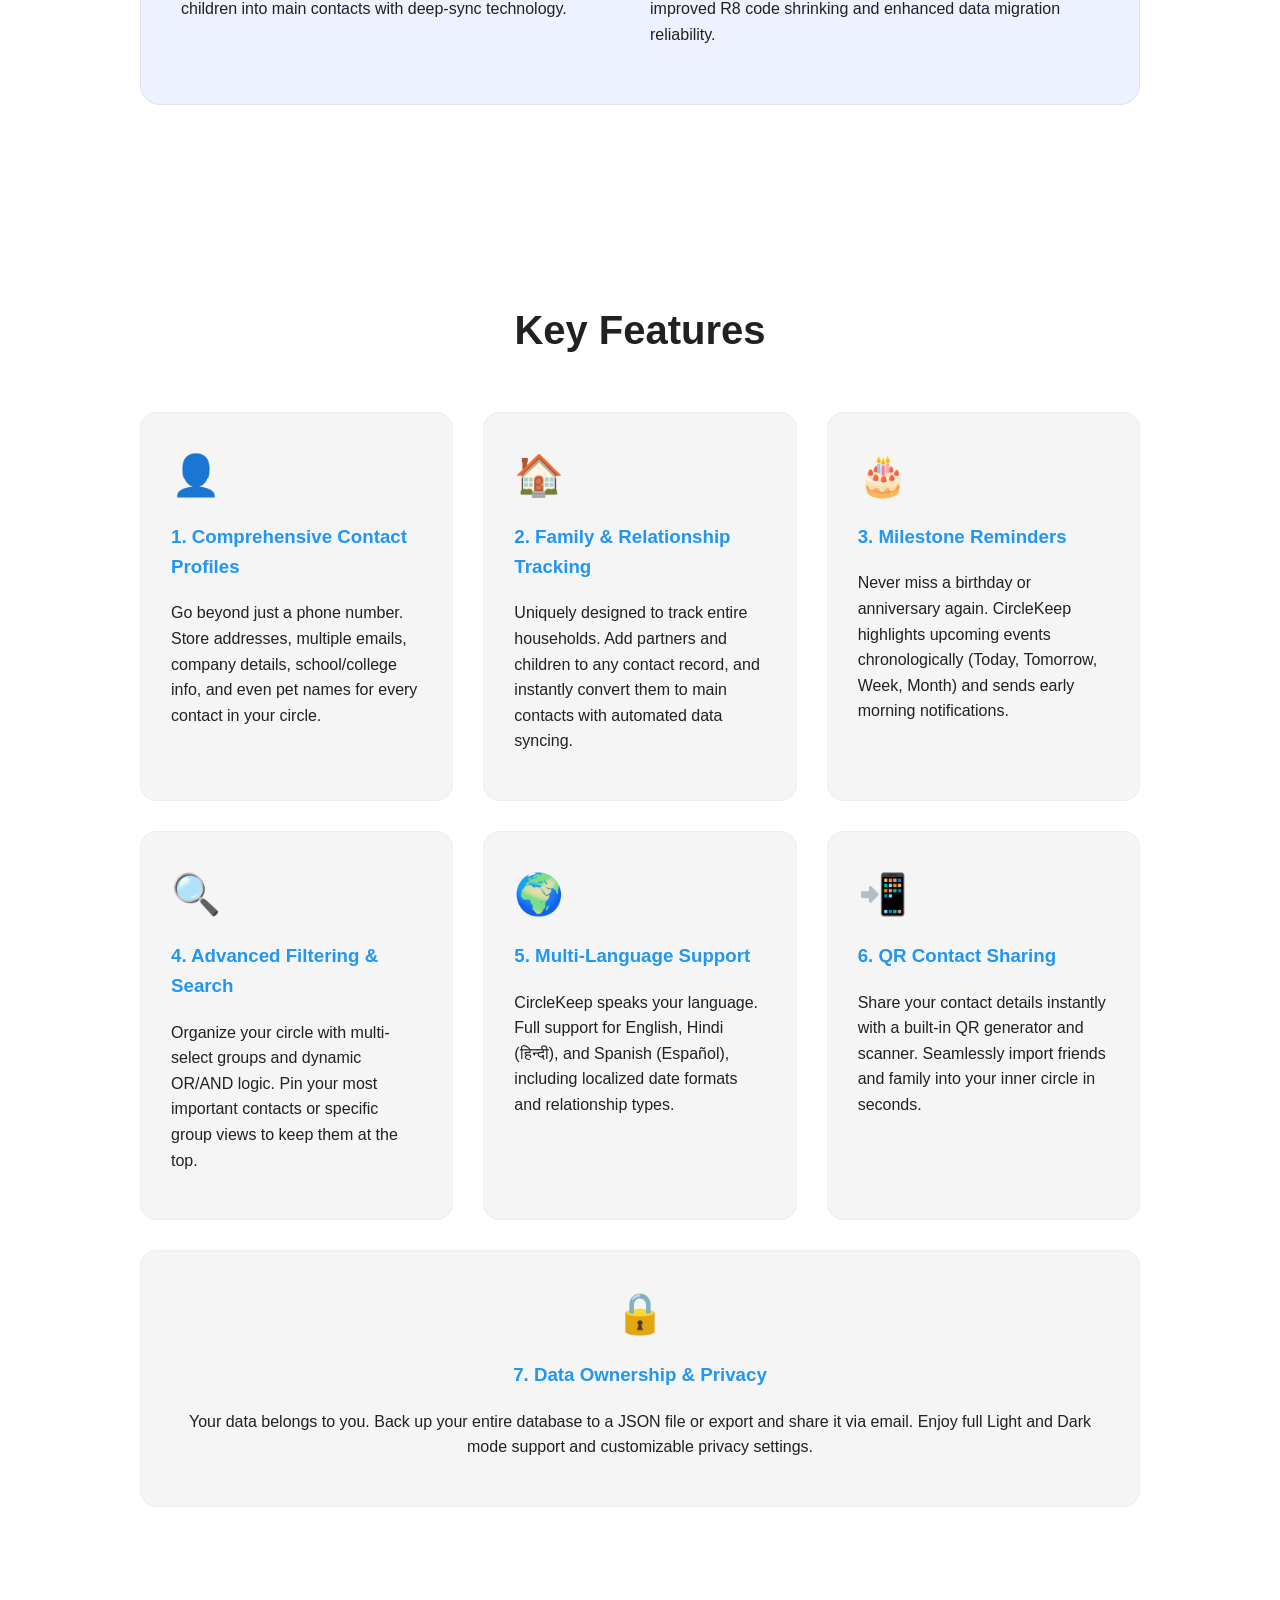
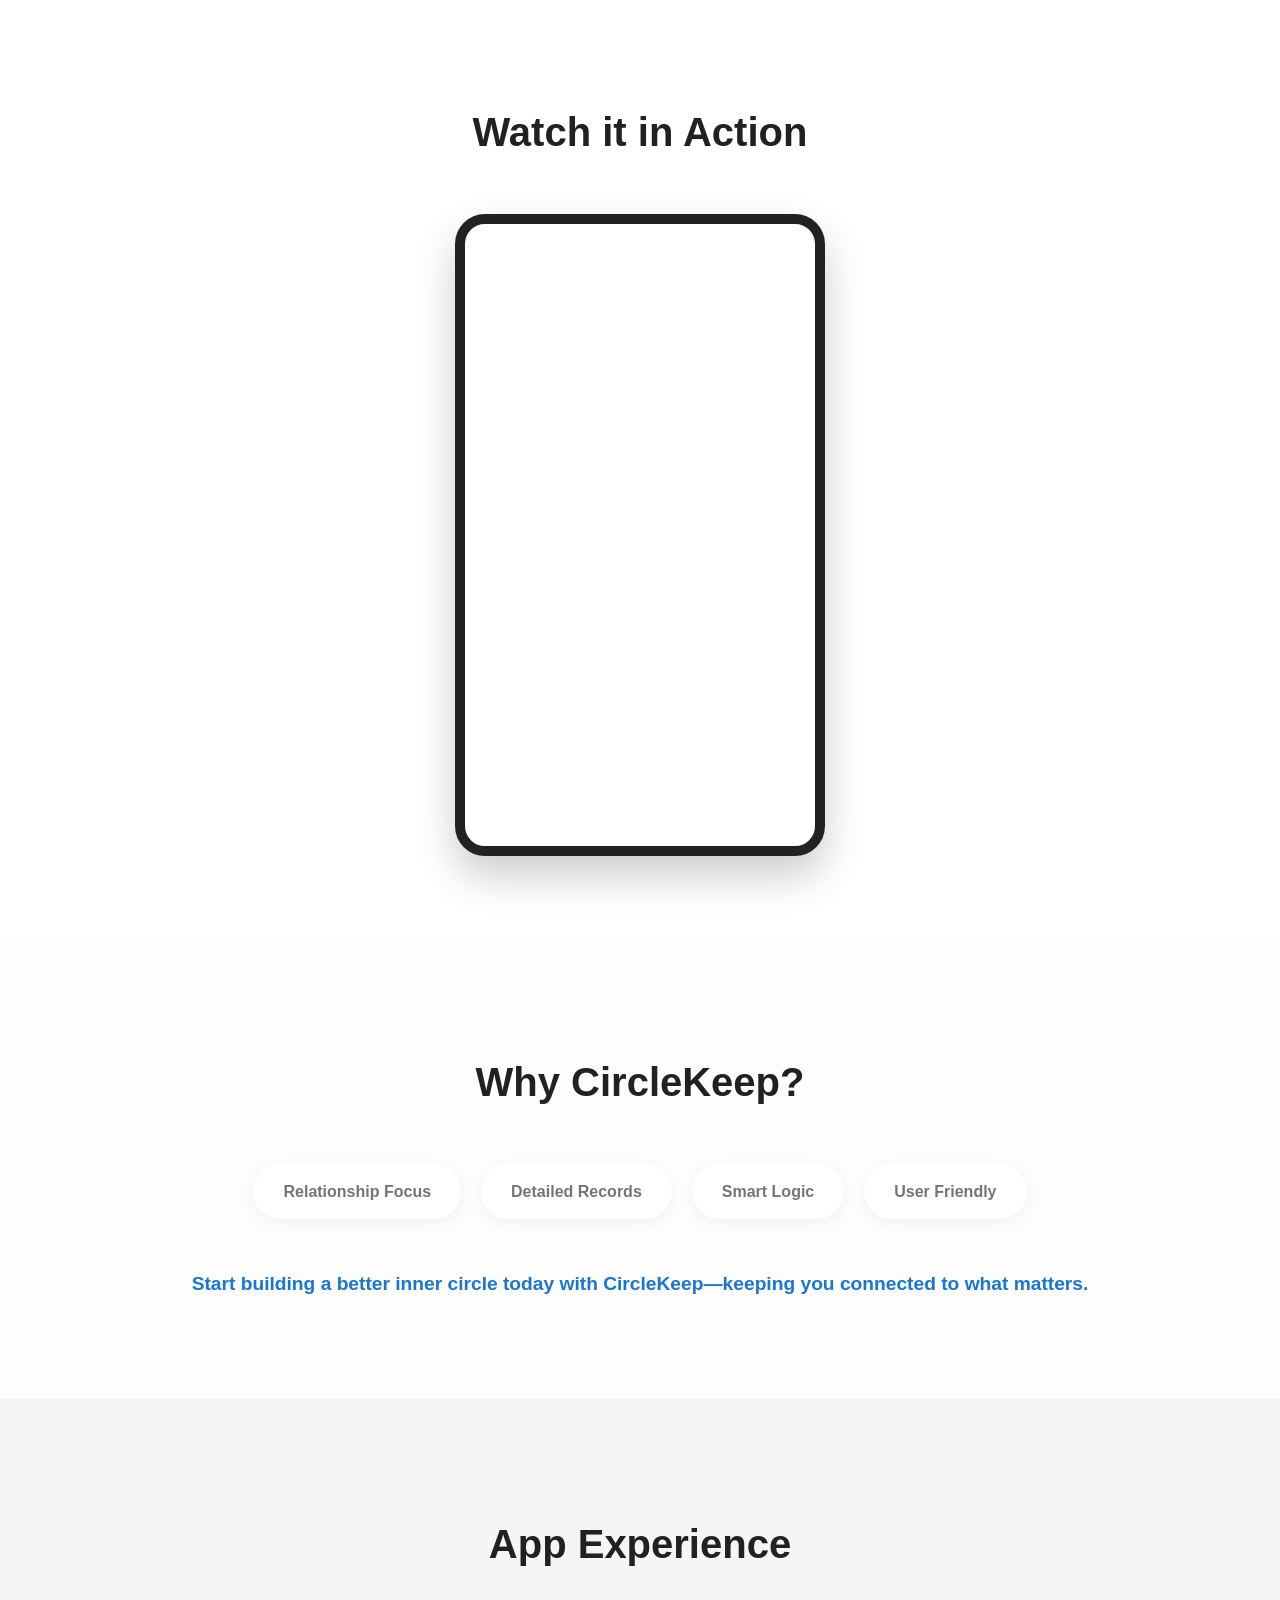
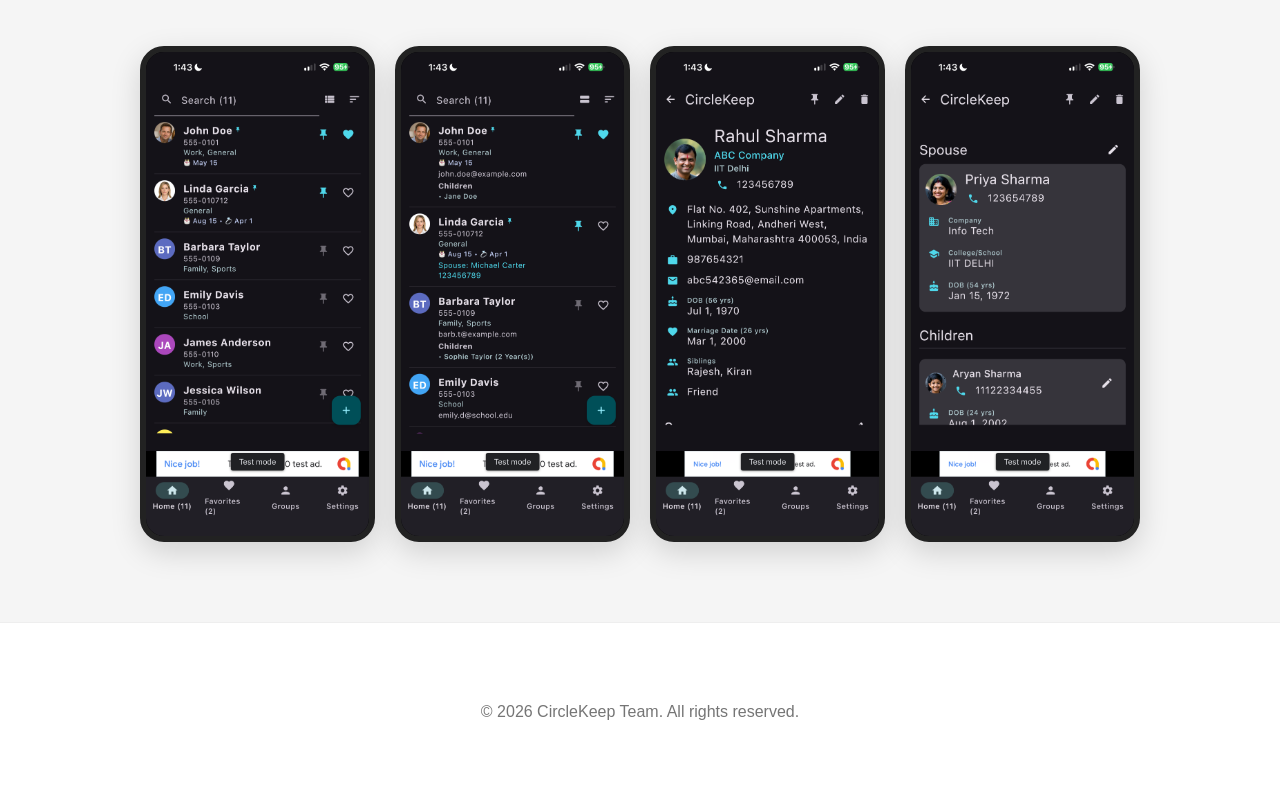
==== commit 5260a545: "Fix mobile website navigation layout and update website URL references" ====
--- a/index.html
+++ b/index.html
@@ -6,9 +6,6 @@
     <title>CircleKeep - Your Personal Relationship Manager</title>
     <link rel="stylesheet" href="style.css">
     <style>
-        .lang-selector {
-            margin-left: 20px;
-        }
         .lang-selector select {
             padding: 5px;
             border-radius: 5px;
--- a/style.css
+++ b/style.css
@@ -17,6 +17,7 @@
     margin: 0;
     padding: 0;
     scroll-behavior: smooth;
+    overflow-x: hidden;
 }
 
 .container {
@@ -64,7 +65,9 @@
 nav ul {
     list-style: none;
     display: flex;
-    gap: 20px;
+    flex-wrap: wrap;
+    align-items: center;
+    gap: 10px 18px;
     margin: 0;
     padding: 0;
 }
@@ -78,6 +81,16 @@
 
 nav ul li a:hover {
     color: var(--primary-color);
+}
+
+.lang-selector select {
+    padding: 5px 8px;
+    border-radius: 5px;
+    border: 1px solid #ccc;
+    background: white;
+    font-family: inherit;
+    font-size: 0.9rem;
+    cursor: pointer;
 }
 
 /* Hero Section */
@@ -273,10 +286,29 @@
     color: var(--text-secondary);
 }
 
+@media (max-width: 768px) {
+    header {
+        padding: 10px 0;
+    }
+    nav {
+        flex-direction: column;
+        gap: 12px;
+        align-items: center;
+    }
+    nav ul {
+        flex-wrap: wrap;
+        justify-content: center;
+        gap: 8px 12px;
+        width: 100%;
+    }
+    .lang-selector {
+        margin-left: 0;
+    }
+}
+
 @media (max-width: 600px) {
     .hero h1 { font-size: 2.25rem; }
     .hero { padding: 60px 0; }
     h2 { font-size: 2rem; }
-    nav { flex-direction: column; gap: 15px; }
     .video-container { max-width: 100%; }
 }
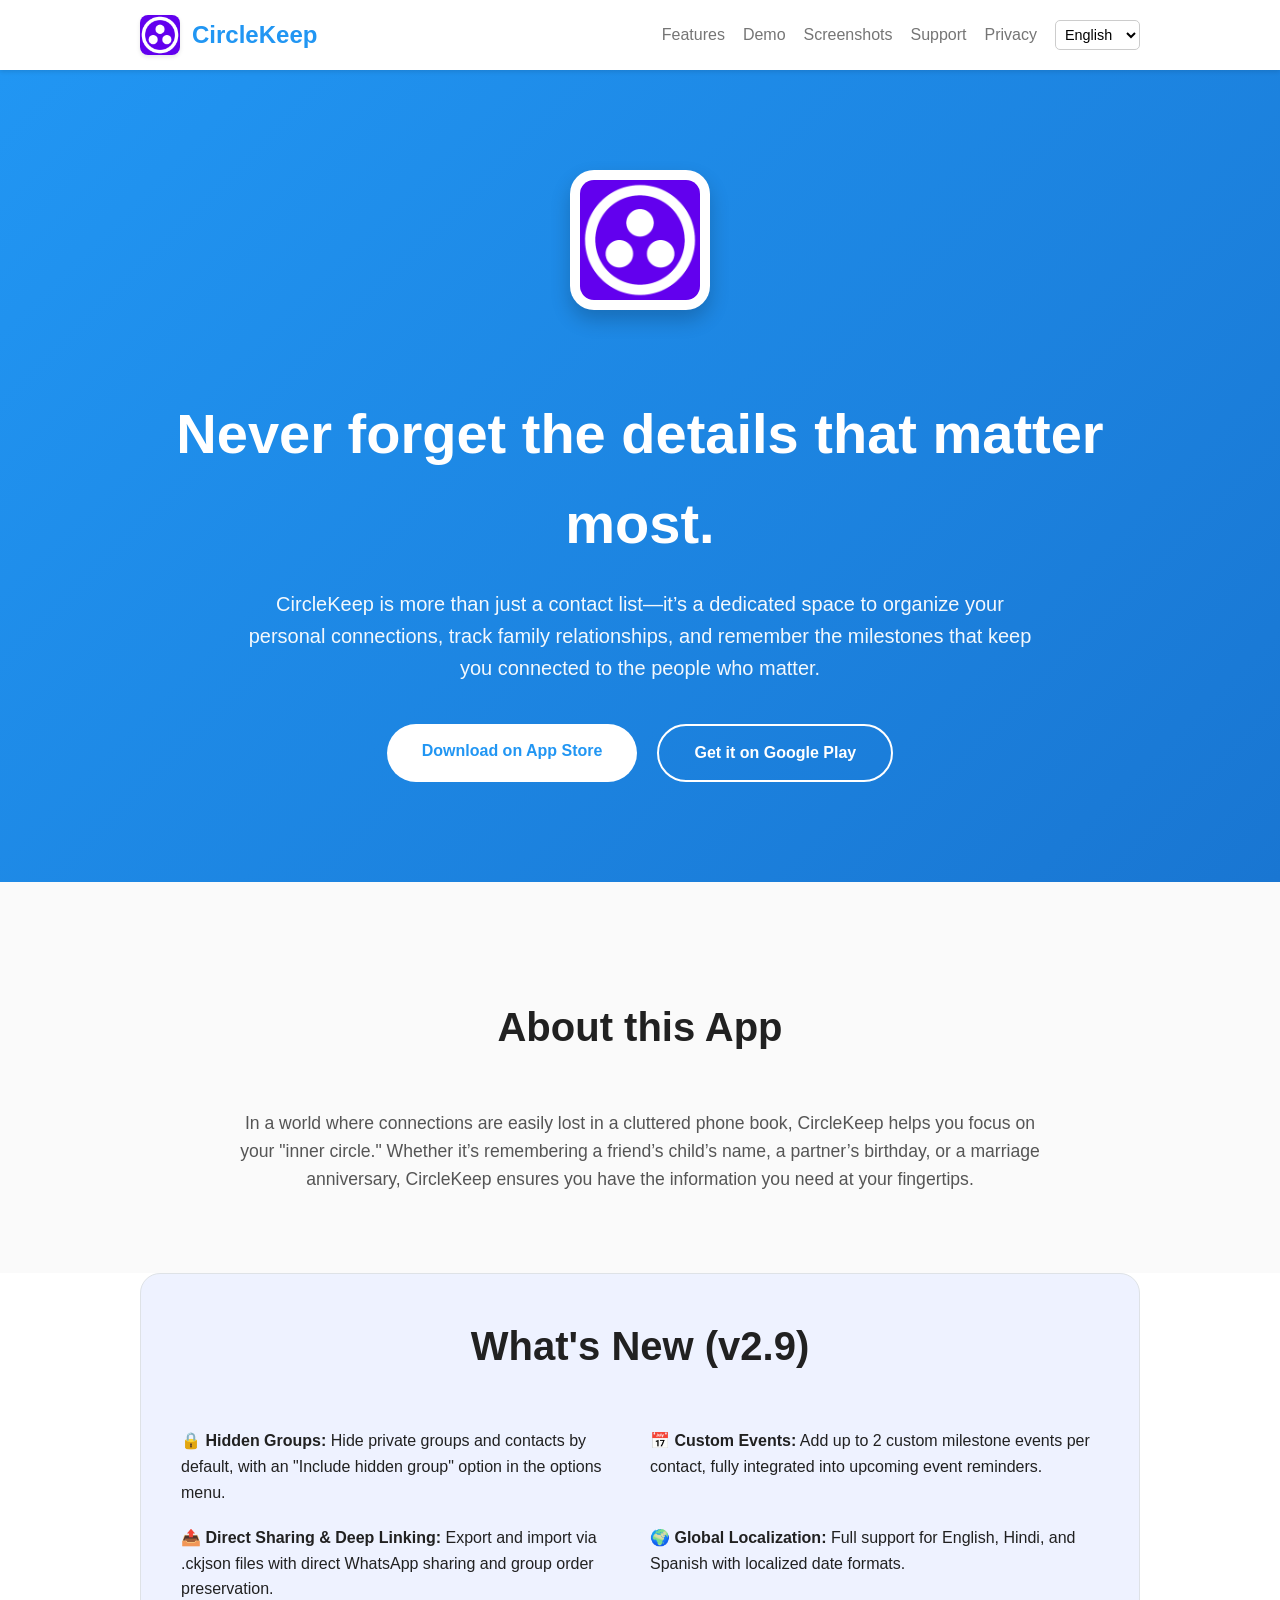
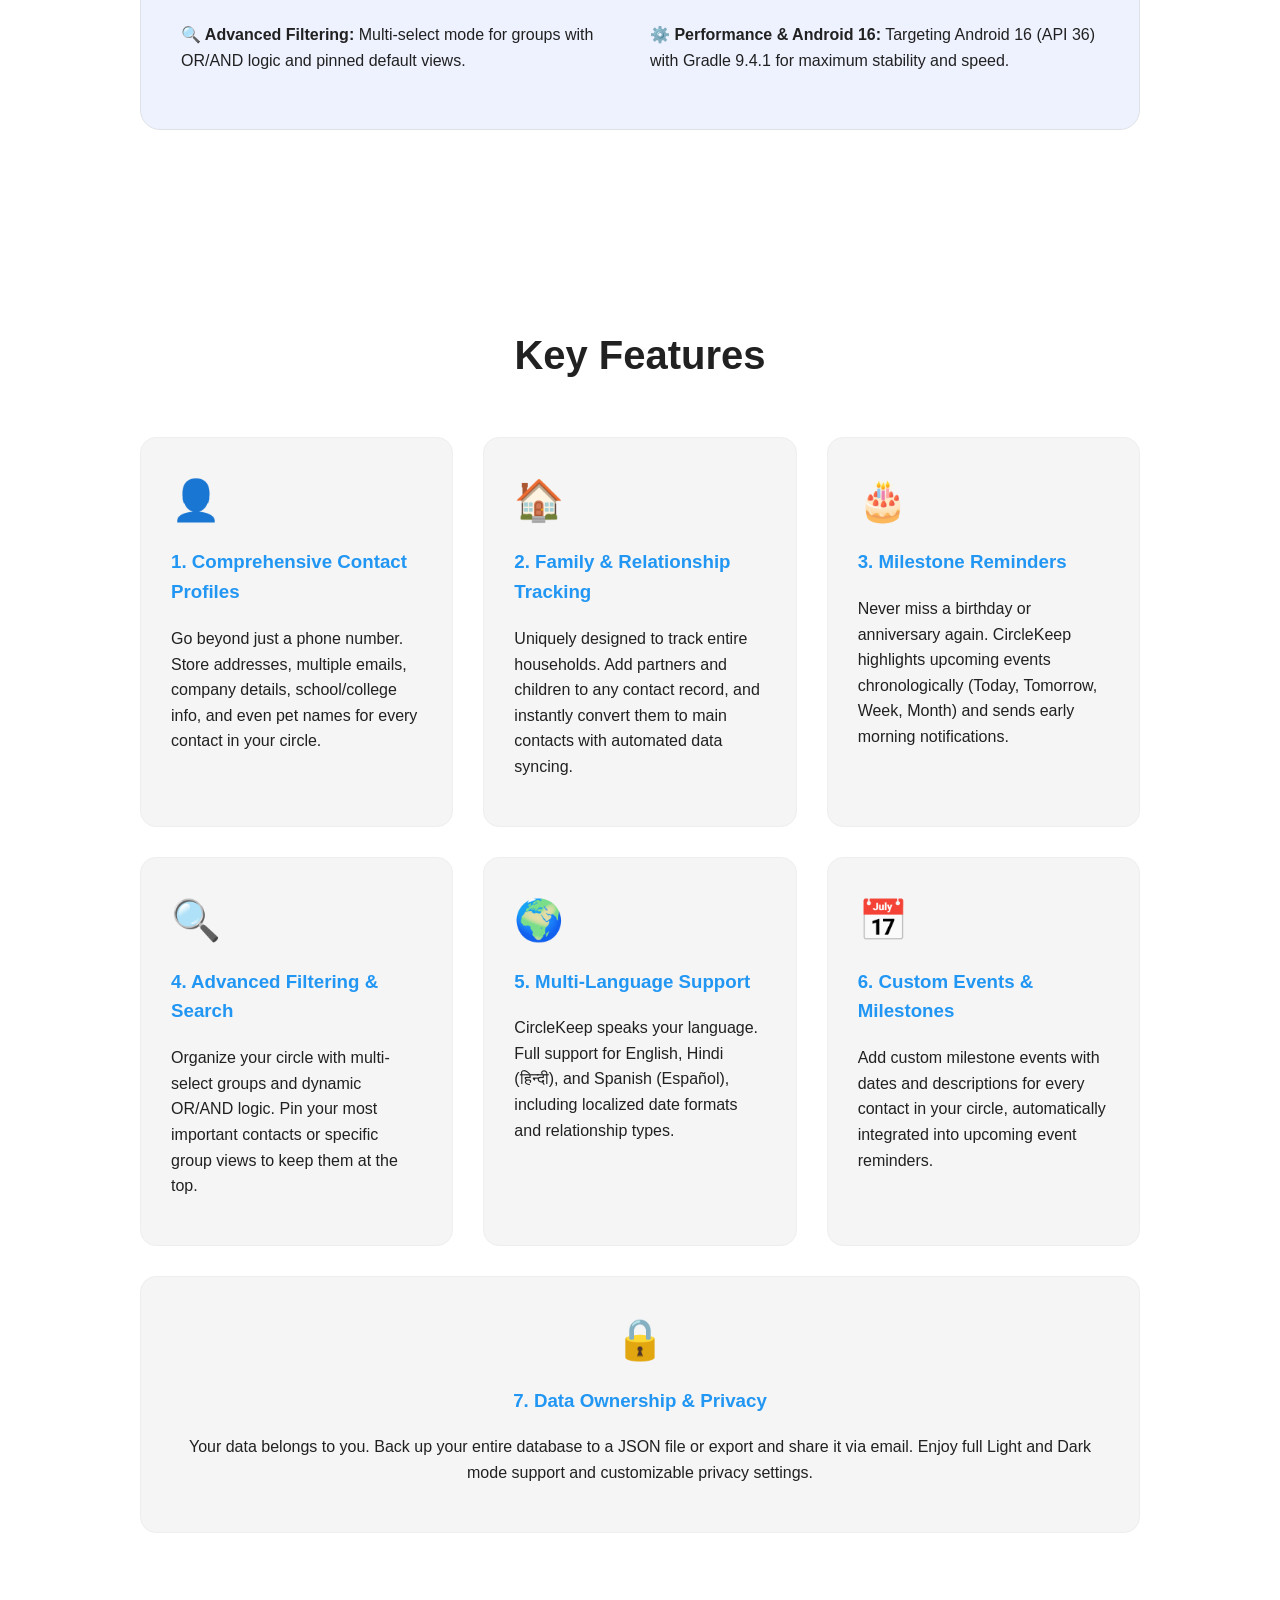
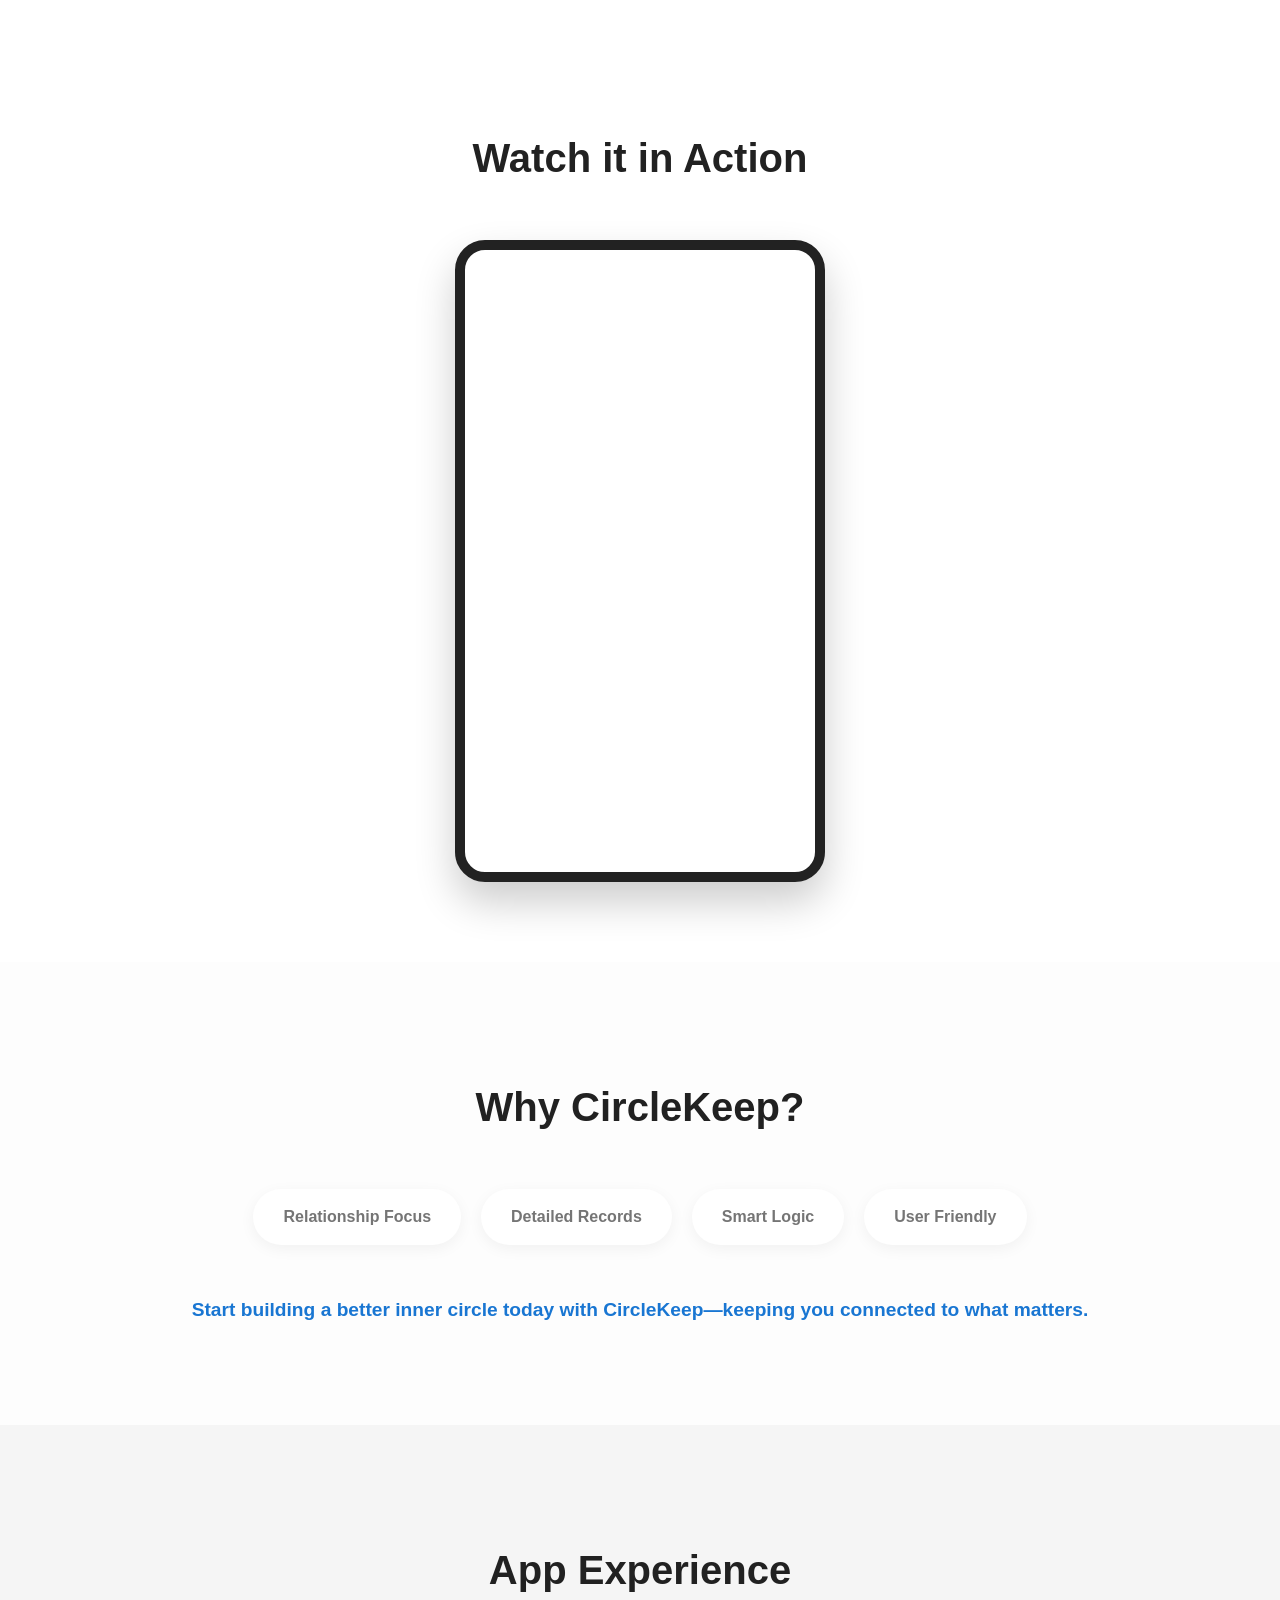
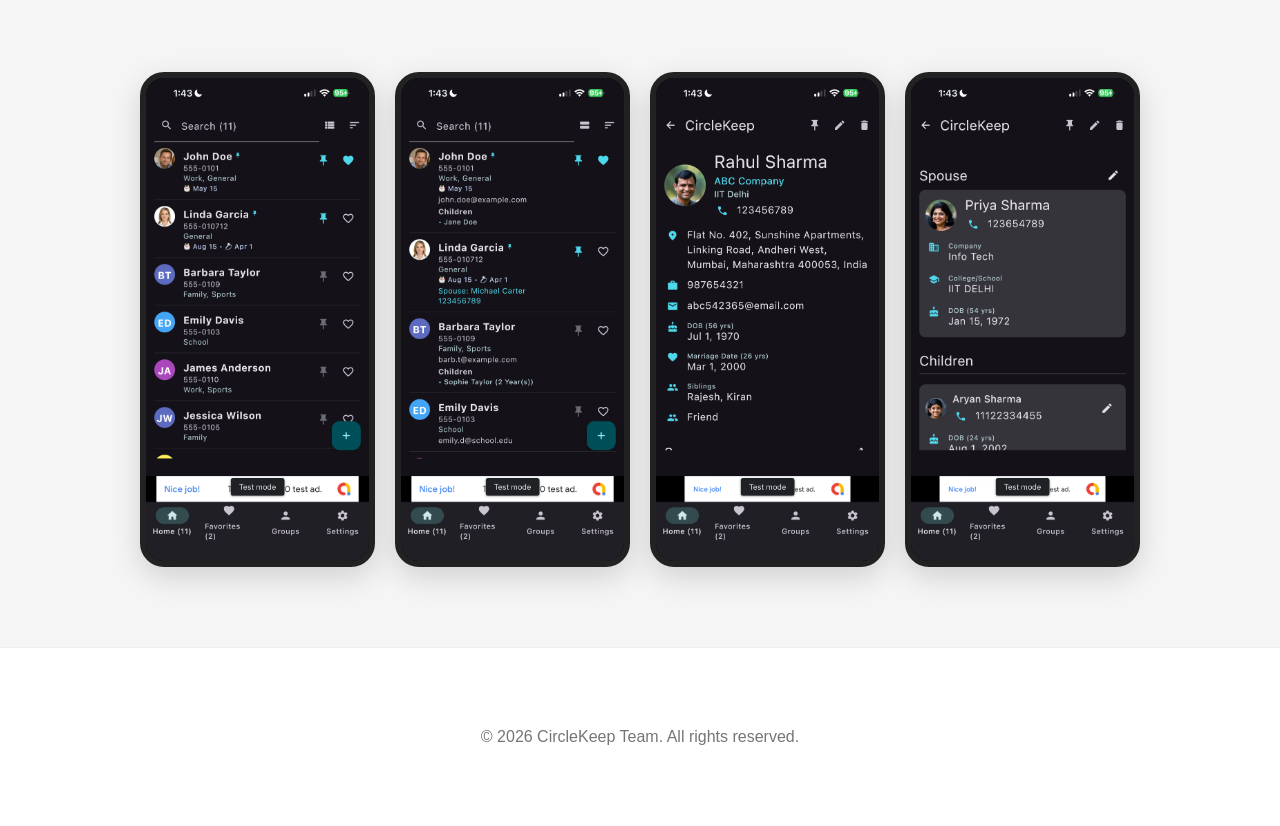
==== commit 65c4b801: "Update website What's New section to v2.9 and remove QR feature references" ====
--- a/index.html
+++ b/index.html
@@ -69,14 +69,14 @@
     <section class="features" style="background-color: #fff; padding-top: 0;">
         <div class="container">
             <div style="background: #eef2ff; padding: 40px; border-radius: 20px; border: 1px solid #dee2e6;">
-                <h2 style="margin-top: 0;" data-i18n="whats_new_title">What's New (v2.7)</h2>
+                <h2 style="margin-top: 0;" data-i18n="whats_new_title">What's New (v2.9)</h2>
                 <ul style="list-style: none; padding: 0; display: grid; grid-template-columns: repeat(auto-fit, minmax(300px, 1fr)); gap: 20px;">
+                    <li><strong data-i18n="wn_hid_title">🔒 Hidden Groups:</strong> <span data-i18n="wn_hid_desc">Hide private groups and contacts by default, with an "Include hidden group" option in the options menu.</span></li>
+                    <li><strong data-i18n="wn_ce_title">📅 Custom Events:</strong> <span data-i18n="wn_ce_desc">Add up to 2 custom milestone events per contact, fully integrated into upcoming event reminders.</span></li>
+                    <li><strong data-i18n="wn_share_title">📤 Direct Sharing & Deep Linking:</strong> <span data-i18n="wn_share_desc">Export and import via .ckjson files with direct WhatsApp sharing and group order preservation.</span></li>
                     <li><strong data-i18n="wn_loc_title">🌍 Global Localization:</strong> <span data-i18n="wn_loc_desc">Full support for English, Hindi, and Spanish with localized date formats.</span></li>
-                    <li><strong data-i18n="wn_filt_title">🔍 Advanced Filtering:</strong> <span data-i18n="wn_filt_desc">New multi-select mode for groups with OR/AND logic and pinned views.</span></li>
-                    <li><strong data-i18n="wn_evt_title">🎂 Smart Events:</strong> <span data-i18n="wn_evt_desc">Chronological grouping (Today, Tomorrow, This Week) with early morning reminders.</span></li>
-                    <li><strong data-i18n="wn_qr_title">📲 QR Integration:</strong> <span data-i18n="wn_qr_desc">Built-in scanner and generator for instant, secure contact sharing.</span></li>
-                    <li><strong data-i18n="wn_sync_title">🏠 Household Sync:</strong> <span data-i18n="wn_sync_desc">Seamlessly convert partners and children into main contacts with deep-sync technology.</span></li>
-                    <li><strong data-i18n="wn_stab_title">⚙️ Performance & Stability:</strong> <span data-i18n="wn_stab_desc">Optimized for Android 15 with improved R8 code shrinking and enhanced data migration reliability.</span></li>
+                    <li><strong data-i18n="wn_filt_title">🔍 Advanced Filtering:</strong> <span data-i18n="wn_filt_desc">Multi-select mode for groups with OR/AND logic and pinned default views.</span></li>
+                    <li><strong data-i18n="wn_stab_title">⚙️ Performance & Android 16:</strong> <span data-i18n="wn_stab_desc">Targeting Android 16 (API 36) with Gradle 9.4.1 for maximum stability and speed.</span></li>
                 </ul>
             </div>
         </div>
@@ -112,9 +112,9 @@
                     <p data-i18n="f5_desc">CircleKeep speaks your language. Full support for English, Hindi (हिन्दी), and Spanish (Español), including localized date formats and relationship types.</p>
                 </div>
                 <div class="feature-card">
-                    <span class="feature-icon">📲</span>
-                    <h3 data-i18n="f6_title">6. QR Contact Sharing</h3>
-                    <p data-i18n="f6_desc">Share your contact details instantly with a built-in QR generator and scanner. Seamlessly import friends and family into your inner circle in seconds.</p>
+                    <span class="feature-icon">📅</span>
+                    <h3 data-i18n="f6_title">6. Custom Events & Milestones</h3>
+                    <p data-i18n="f6_desc">Add custom milestone events with dates and descriptions for every contact in your circle, automatically integrated into upcoming event reminders.</p>
                 </div>
             </div>
             <div class="feature-card" style="margin-top: 30px; text-align: center;">
@@ -193,19 +193,19 @@
                 cta_playstore: "Get it on Google Play",
                 about_title: "About this App",
                 about_desc: "In a world where connections are easily lost in a cluttered phone book, CircleKeep helps you focus on your \"inner circle.\" Whether it’s remembering a friend’s child’s name, a partner’s birthday, or a marriage anniversary, CircleKeep ensures you have the information you need at your fingertips.",
-                whats_new_title: "What's New (v2.7)",
+                whats_new_title: "What's New (v2.9)",
+                wn_hid_title: "🔒 Hidden Groups:",
+                wn_hid_desc: "Hide private groups and contacts by default, with an \"Include hidden group\" option in the options menu.",
+                wn_ce_title: "📅 Custom Events:",
+                wn_ce_desc: "Add up to 2 custom milestone events per contact, fully integrated into upcoming event reminders.",
+                wn_share_title: "📤 Direct Sharing & Deep Linking:",
+                wn_share_desc: "Export and import via .ckjson files with direct WhatsApp sharing and group order preservation.",
                 wn_loc_title: "🌍 Global Localization:",
                 wn_loc_desc: "Full support for English, Hindi, and Spanish with localized date formats.",
                 wn_filt_title: "🔍 Advanced Filtering:",
-                wn_filt_desc: "New multi-select mode for groups with OR/AND logic and pinned views.",
-                wn_evt_title: "🎂 Smart Events:",
-                wn_evt_desc: "Chronological grouping (Today, Tomorrow, This Week) with early morning reminders.",
-                wn_qr_title: "📲 QR Integration:",
-                wn_qr_desc: "Built-in scanner and generator for instant, secure contact sharing.",
-                wn_sync_title: "🏠 Household Sync:",
-                wn_sync_desc: "Seamlessly convert partners and children into main contacts with deep-sync technology.",
-                wn_stab_title: "⚙️ Performance & Stability:",
-                wn_stab_desc: "Optimized for Android 15 with improved R8 code shrinking and enhanced data migration reliability.",
+                wn_filt_desc: "Multi-select mode for groups with OR/AND logic and pinned default views.",
+                wn_stab_title: "⚙️ Performance & Android 16:",
+                wn_stab_desc: "Targeting Android 16 (API 36) with Gradle 9.4.1 for maximum stability and speed.",
                 features_title: "Key Features",
                 f1_title: "1. Comprehensive Contact Profiles",
                 f1_desc: "Go beyond just a phone number. Store addresses, multiple emails, company details, school/college info, and even pet names for every contact in your circle.",
@@ -217,8 +217,8 @@
                 f4_desc: "Organize your circle with multi-select groups and dynamic OR/AND logic. Pin your most important contacts or specific group views to keep them at the top.",
                 f5_title: "5. Multi-Language Support",
                 f5_desc: "CircleKeep speaks your language. Full support for English, Hindi (हिन्दी), and Spanish (Español), including localized date formats and relationship types.",
-                f6_title: "6. QR Contact Sharing",
-                f6_desc: "Share your contact details instantly with a built-in QR generator and scanner. Seamlessly import friends and family into your inner circle in seconds.",
+                f6_title: "6. Custom Events & Milestones",
+                f6_desc: "Add custom milestone events with dates and descriptions for every contact in your circle, automatically integrated into upcoming event reminders.",
                 f7_title: "7. Data Ownership & Privacy",
                 f7_desc: "Your data belongs to you. Back up your entire database to a JSON file or export and share it via email. Enjoy full Light and Dark mode support and customizable privacy settings.",
                 demo_title: "Watch it in Action",
@@ -243,19 +243,19 @@
                 cta_playstore: "गूगल प्ले पर प्राप्त करें",
                 about_title: "इस ऐप के बारे में",
                 about_desc: "ऐसी दुनिया में जहां एक अव्यवस्थित फोन बुक में संबंध आसानी से खो जाते हैं, सर्कल कीप आपको अपने \"आंतरिक दायरे\" पर ध्यान केंद्रित करने में मदद करता है। चाहे वह किसी मित्र के बच्चे का नाम याद रखना हो, साथी का जन्मदिन हो, या शादी की सालगिरह, सर्कल कीप यह सुनिश्चित करता है कि आपके पास आपकी ज़रूरत की जानकारी आपकी उंगलियों पर हो।",
-                whats_new_title: "नया क्या है (v2.7)",
+                whats_new_title: "नया क्या है (v2.9)",
+                wn_hid_title: "🔒 छिपे हुए समूह:",
+                wn_hid_desc: "निजी समूहों और संपर्कों को डिफ़ॉल्ट रूप से छिपाएं, विकल्प मेनू में \"छिपे हुए समूह शामिल करें\" विकल्प के साथ।",
+                wn_ce_title: "📅 कस्टम इवेंट्स:",
+                wn_ce_desc: "प्रति संपर्क 2 कस्टम मील के पत्थर ईवेंट जोड़ें, जो आगामी ईवेंट अनुस्मारक में पूरी तरह से एकीकृत हैं।",
+                wn_share_title: "📤 डायरेक्ट शेयरिंग और डीप लिंक:",
+                wn_share_desc: "डायरेक्ट व्हाट्सएप शेयरिंग और समूह क्रम संरक्षण के साथ .ckjson फाइलों के माध्यम से निर्यात/आयात करें।",
                 wn_loc_title: "🌍 वैश्विक स्थानीयकरण:",
                 wn_loc_desc: "स्थानीयकृत तिथि प्रारूपों के साथ अंग्रेजी, हिंदी और स्पेनिश के लिए पूर्ण समर्थन।",
                 wn_filt_title: "🔍 उन्नत फ़िल्टरिंग:",
-                wn_filt_desc: "OR/AND लॉजिक और पिन किए गए व्यू के साथ समूहों के लिए नया मल्टी-सिलेक्ट मोड।",
-                wn_evt_title: "🎂 स्मार्ट ईवेंट्स:",
-                wn_evt_desc: "सुबह जल्दी सूचनाओं के साथ कालानुक्रमिक समूहन (आज, कल, इस सप्ताह)।",
-                wn_qr_title: "📲 QR एकीकरण:",
-                wn_qr_desc: "त्वरित, सुरक्षित संपर्क साझाकरण के लिए अंतर्निहित स्कैनर और जनरेटर।",
-                wn_sync_title: "🏠 घरेलू सिंक:",
-                wn_sync_desc: "डीप-सिंक तकनीक के साथ भागीदारों और बच्चों को मुख्य संपर्कों में सहजता से बदलें।",
-                wn_stab_title: "⚙️ प्रदर्शन और स्थिरता:",
-                wn_stab_desc: "बेहतर R8 कोड श्रिंकिंग और एन्हांस्ड डेटा माइग्रेशन विश्वसनीयता के साथ एंड्रॉइड 15 के लिए अनुकूलित।",
+                wn_filt_desc: "OR/AND लॉजिक और पिन किए गए डिफ़ॉल्ट दृश्यों के साथ समूहों के लिए मल्टी-सिलेक्ट मोड।",
+                wn_stab_title: "⚙️ प्रदर्शन और एंड्रॉइड 16:",
+                wn_stab_desc: "अधिकतम स्थिरता के लिए ग्रेडेल 9.4.1 के साथ एंड्रॉइड 16 (API 36) को लक्षित करना।",
                 features_title: "प्रमुख विशेषताएं",
                 f1_title: "1. व्यापक संपर्क प्रोफाइल",
                 f1_desc: "सिर्फ एक फोन नंबर से आगे बढ़ें। अपने दायरे के हर संपर्क के लिए पते, कई ईमेल, कंपनी विवरण, स्कूल/कॉलेज की जानकारी और यहां तक कि पालतू जानवरों के नाम भी संग्रहीत करें।",
@@ -267,8 +267,8 @@
                 f4_desc: "मल्टी-सिलेक्ट समूहों और गतिशील OR/AND लॉजिक के साथ अपने दायरे को व्यवस्थित करें। अपने सबसे महत्वपूर्ण संपर्कों या विशिष्ट समूह दृश्यों को शीर्ष पर रखने के लिए पिन करें।",
                 f5_title: "5. बहु-भाषा समर्थन",
                 f5_desc: "सर्कल कीप आपकी भाषा बोलता है। स्थानीयकृत तिथि प्रारूपों और संबंध प्रकारों सहित अंग्रेजी, हिंदी (हिन्दी), और स्पेनिश (Español) के लिए पूर्ण समर्थन।",
-                f6_title: "6. QR संपर्क साझाकरण",
-                f6_desc: "अंतर्निहित QR जनरेटर और स्कैनर के साथ अपने संपर्क विवरण तुरंत साझा करें। सेकंडों में अपने आंतरिक दायरे में मित्रों और परिवार को सहजता से आयात करें।",
+                f6_title: "6. कस्टम ईवेंट और मील के पत्थर",
+                f6_desc: "अपने दायरे के हर संपर्क के लिए तिथियों और विवरणों के साथ कस्टम ईवेंट जोड़ें, जो स्वचालित रूप से आगामी ईवेंट अनुस्मारक में एकीकृत होते हैं।",
                 f7_title: "7. डेटा स्वामित्व और गोपनीयता",
                 f7_desc: "आपका डेटा आपका है। अपने पूरे डेटाबेस को JSON फ़ाइल में बैकअप लें या ईमेल के माध्यम से निर्यात और साझा करें। पूर्ण लाइट और डार्क मोड समर्थन और अनुकूलन योग्य गोपनीयता सेटिंग्स का आनंद लें।",
                 demo_title: "इसे क्रियान्वित होते देखें",
@@ -293,19 +293,19 @@
                 cta_playstore: "Consíguelo en Google Play",
                 about_title: "Acerca de esta App",
                 about_desc: "En un mundo donde las conexiones se pierden fácilmente en una agenda saturada, CircleKeep te ayuda a enfocarte en tu \"círculo interno\". Ya sea recordar el nombre del hijo de un amigo, el cumpleaños de una pareja o un aniversario de boda, CircleKeep asegura que tengas la información que necesitas al alcance de tu mano.",
-                whats_new_title: "Novedades (v2.7)",
+                whats_new_title: "Novedades (v2.9)",
+                wn_hid_title: "🔒 Grupos Ocultos:",
+                wn_hid_desc: "Oculta grupos y contactos privados por defecto, con la opción \"Incluir grupos ocultos\" en el menú de opciones.",
+                wn_ce_title: "📅 Eventos Personalizados:",
+                wn_ce_desc: "Agrega hasta 2 eventos personalizados por contacto, totalmente integrados en los recordatorios de próximos eventos.",
+                wn_share_title: "📤 Compartición Directa y Enlaces Profundos:",
+                wn_share_desc: "Exporta e importa mediante archivos .ckjson con intercambio directo en WhatsApp y preservación del orden de grupos.",
                 wn_loc_title: "🌍 Localización Global:",
                 wn_loc_desc: "Soporte completo para inglés, hindi y español con formatos de fecha localizados.",
                 wn_filt_title: "🔍 Filtrado Avanzado:",
-                wn_filt_desc: "Nuevo modo multiselección para grupos con lógica OR/AND y vistas fijadas.",
-                wn_evt_title: "🎂 Eventos Inteligentes:",
-                wn_evt_desc: "Agrupación cronológica (Hoy, Mañana, Esta semana) con recordatorios temprano en la mañana.",
-                wn_qr_title: "📲 Integración QR:",
-                wn_qr_desc: "Escáner y generador integrados para compartir contactos de forma instantánea y segura.",
-                wn_sync_title: "🏠 Sincronización del Hogar:",
-                wn_sync_desc: "Convierte sin problemas a parejas e hijos en contactos principales con tecnología de sincronización profunda.",
-                wn_stab_title: "⚙️ Rendimiento y Estabilidad:",
-                wn_stab_desc: "Optimizado para Android 15 con una reducción de código R8 mejorada y una mayor confiabilidad en la migración de datos.",
+                wn_filt_desc: "Modo de selección múltiple para grupos con lógica OR/AND y vistas predeterminadas fijadas.",
+                wn_stab_title: "⚙️ Rendimiento y Android 16:",
+                wn_stab_desc: "Optimizado para Android 16 (API 36) con Gradle 9.4.1 para una máxima estabilidad y velocidad.",
                 features_title: "Características Principales",
                 f1_title: "1. Perfiles de Contacto Completos",
                 f1_desc: "Ve más allá de un simple número de teléfono. Almacena direcciones, múltiples correos electrónicos, detalles de la empresa, información de escuela/universidad e incluso nombres de mascotas para cada contacto en tu círculo.",
@@ -317,8 +317,8 @@
                 f4_desc: "Organiza tu círculo con grupos de selección múltiple y lógica dinámica OR/AND. Fija tus contactos más importantes o vistas de grupos específicos para mantenerlos en la parte superior.",
                 f5_title: "5. Soporte Multi-idioma",
                 f5_desc: "CircleKeep habla tu idioma. Soporte completo para inglés, hindi (हिन्दी) y español (Español), incluyendo formatos de fecha localizados y tipos de relaciones.",
-                f6_title: "6. Intercambio de Contactos por QR",
-                f6_desc: "Comparte tus datos de contacto al instante con un generador y escáner QR integrados. Importa sin problemas a amigos y familiares a tu círculo interno en segundos.",
+                f6_title: "6. Eventos Personalizados e Hitos",
+                f6_desc: "Agrega eventos personalizados con fechas y descripciones para cada contacto en tu círculo, integrados automáticamente en los recordatorios de próximos eventos.",
                 f7_title: "7. Propiedad de Datos y Privacidad",
                 f7_desc: "Tus datos te pertenecen. Realiza copias de seguridad de toda tu base de datos en un archivo JSON o expórtala y compártela por correo electrónico. Disfruta de soporte completo para modo claro y oscuro y configuraciones de privacidad personalizables.",
                 demo_title: "Míralo en Acción",
